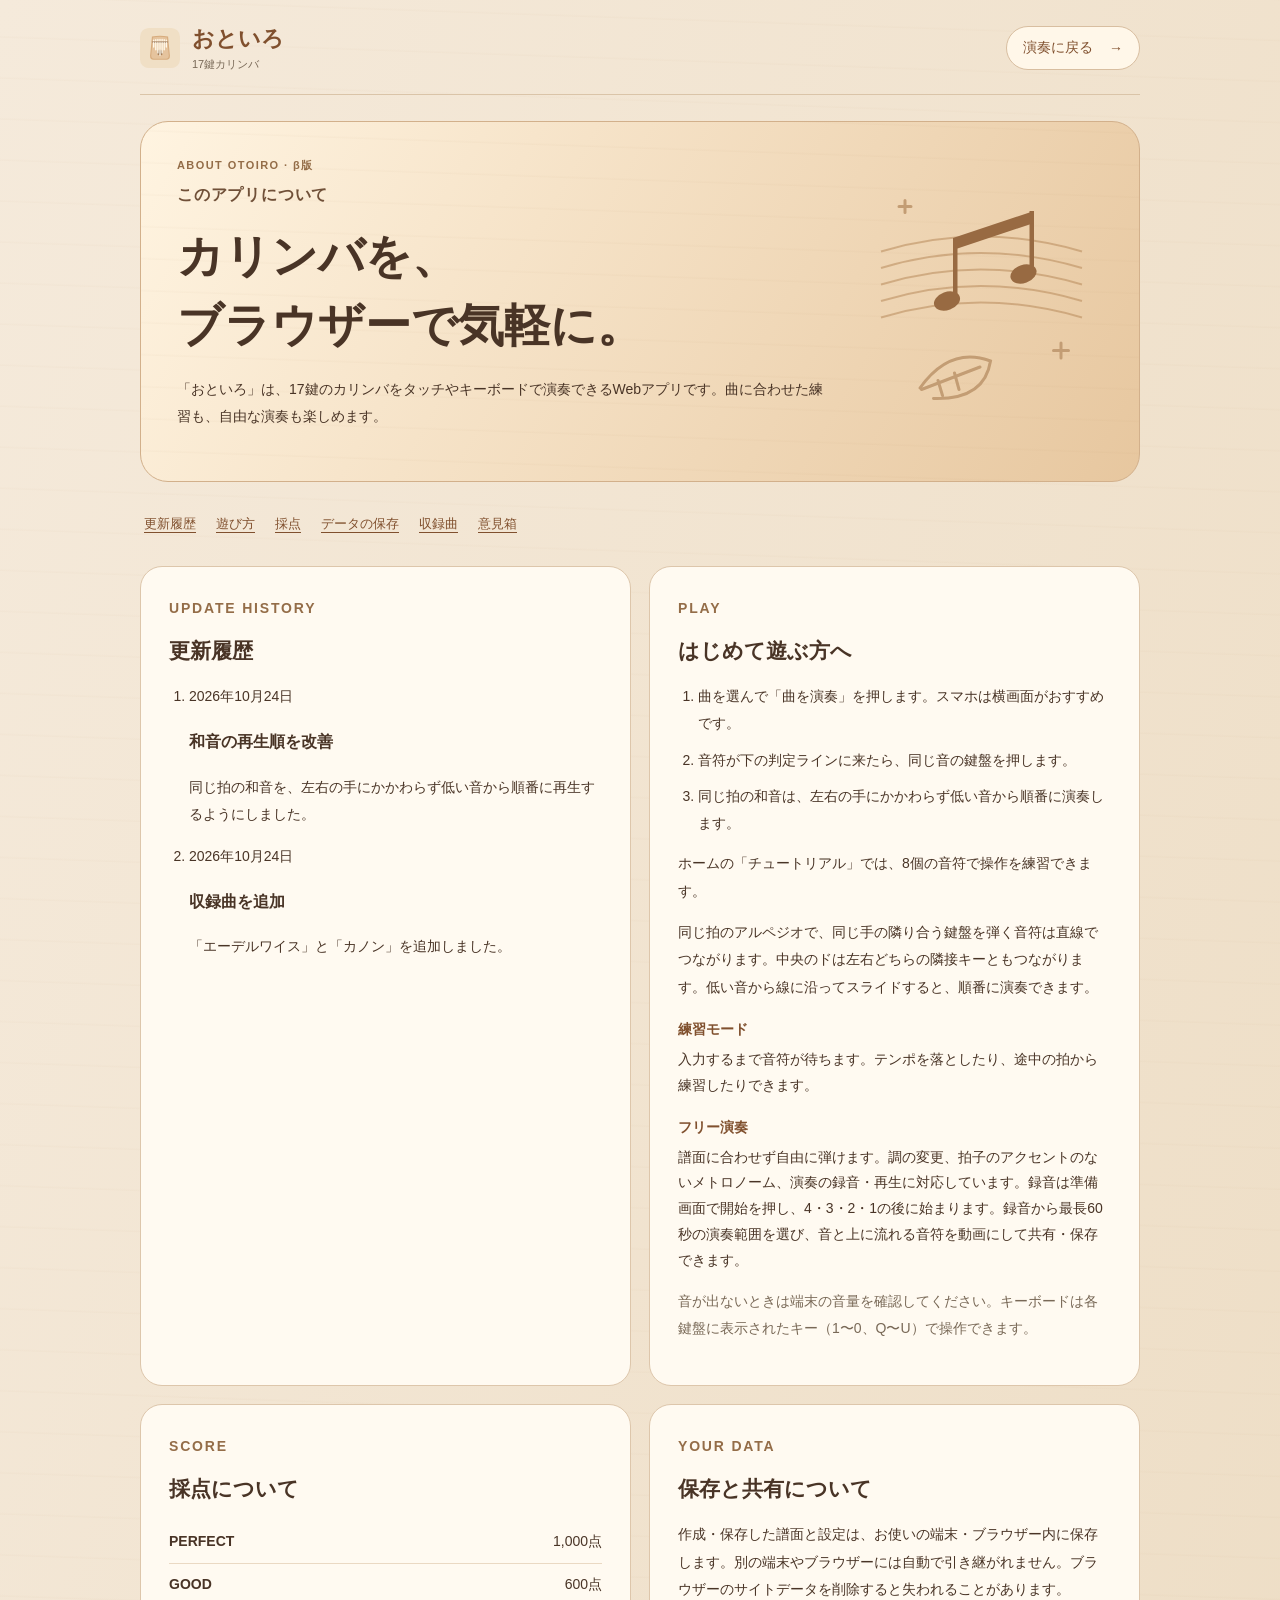
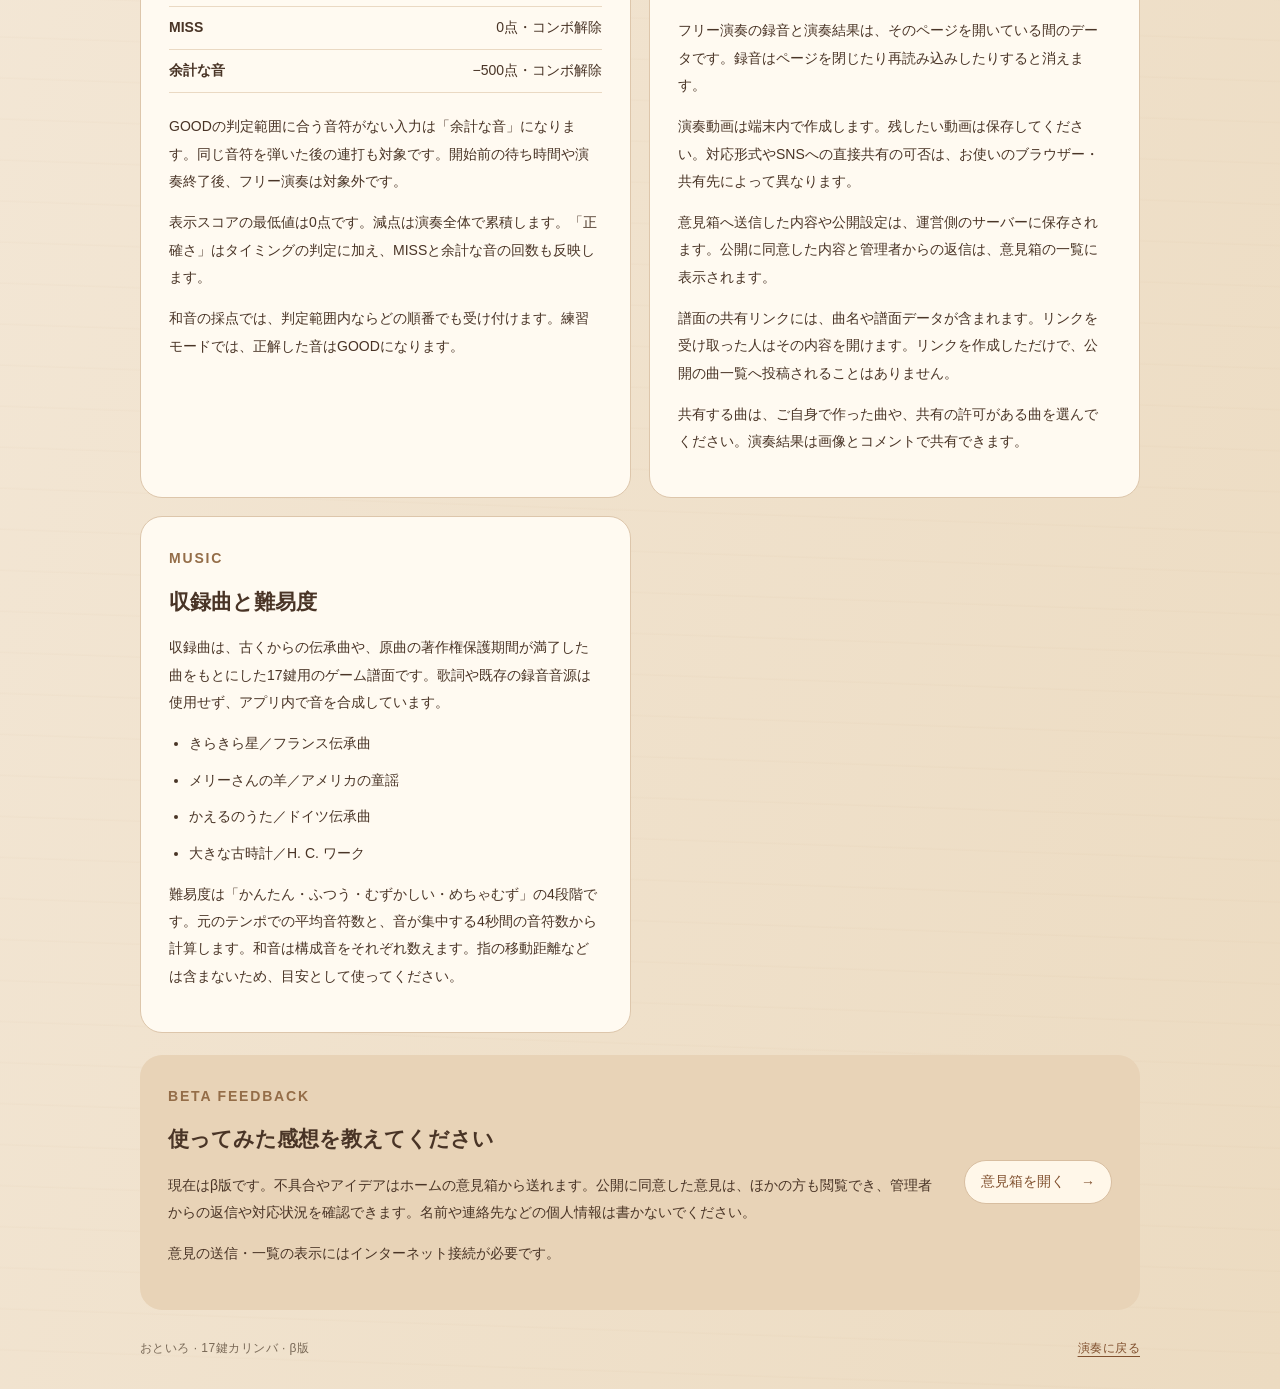
==== about.html @ ce640eb2 "Fix HTML encoding issues in about.html Add a dated update history section to the about page." ====
<!doctype html>
<html lang="ja">
<head>
  <meta charset="utf-8">
  <meta name="viewport" content="width=device-width, initial-scale=1">
  <meta name="theme-color" content="#f3e7d5">
  <meta name="description" content="17鍵カリンバで遊べる「おといろ」の紹介、遊び方、採点、データの保存と収録曲について。">
  <link rel="icon" href="assets/icons/kalimba.svg" type="image/svg+xml">
  <link rel="stylesheet" href="assets/css/style.css">
  <link rel="stylesheet" href="assets/css/about.css">
  <title>このアプリについて — おといろ</title>
</head>
<body>
  <a class="about-skip" href="#aboutMain">本文へ</a>
  <div class="about-shell">
    <header class="about-header">
      <a class="about-brand" href="./index.html"><img src="assets/icons/kalimba.svg" width="40" height="40" alt=""><span>おといろ<small>17鍵カリンバ</small></span></a>
      <a class="about-back" href="./index.html">演奏に戻る <span aria-hidden="true">→</span></a>
    </header>
    <main id="aboutMain">
      <section class="about-hero" aria-labelledby="aboutTitle">
        <div><p class="about-eyebrow">ABOUT OTOIRO · β版</p><h1 id="aboutTitle">このアプリについて</h1><p class="about-lead">カリンバを、<br>ブラウザーで気軽に。</p><p>「おといろ」は、17鍵のカリンバをタッチやキーボードで演奏できるWebアプリです。曲に合わせた練習も、自由な演奏も楽しめます。</p></div>
        <img class="about-art" src="assets/icons/wood-music.svg" width="240" height="270" alt="" aria-hidden="true">
      </section>
      <nav class="about-nav" aria-label="このページの内容"><a href="#updates">更新履歴</a><a href="#howto">遊び方</a><a href="#scoring">採点</a><a href="#data">データの保存</a><a href="#music">収録曲</a><a href="#feedbackInfo">意見箱</a></nav>
      <div class="about-grid">         <section class="about-card" id="updates" aria-labelledby="updatesTitle"><p class="about-eyebrow">UPDATE HISTORY</p><h2 id="updatesTitle">更新履歴</h2>           <ol class="about-updates">             <li><time datetime="2026-10-24">2026年10月24日</time><h3>和音の再生順を改善</h3><p>同じ拍の和音を、左右の手にかかわらず低い音から順番に再生するようにしました。</p></li>             <li><time datetime="2026-10-24">2026年10月24日</time><h3>収録曲を追加</h3><p>「エーデルワイス」と「カノン」を追加しました。</p></li>           </ol>         </section>
        <section class="about-card" id="howto" aria-labelledby="howtoTitle"><p class="about-eyebrow">PLAY</p><h2 id="howtoTitle">はじめて遊ぶ方へ</h2>
          <ol><li>曲を選んで「曲を演奏」を押します。スマホは横画面がおすすめです。</li><li>音符が下の判定ラインに来たら、同じ音の鍵盤を押します。</li><li>同じ拍の和音は、左右の手にかかわらず低い音から順番に演奏します。</li></ol>
          <p>ホームの「チュートリアル」では、8個の音符で操作を練習できます。</p>
          <p>同じ拍のアルペジオで、同じ手の隣り合う鍵盤を弾く音符は直線でつながります。中央のドは左右どちらの隣接キーともつながります。低い音から線に沿ってスライドすると、順番に演奏できます。</p>
          <dl class="about-modes"><div><dt>練習モード</dt><dd>入力するまで音符が待ちます。テンポを落としたり、途中の拍から練習したりできます。</dd></div><div><dt>フリー演奏</dt><dd>譜面に合わせず自由に弾けます。調の変更、拍子のアクセントのないメトロノーム、演奏の録音・再生に対応しています。録音は準備画面で開始を押し、4・3・2・1の後に始まります。録音から最長60秒の演奏範囲を選び、音と上に流れる音符を動画にして共有・保存できます。</dd></div></dl>
          <p class="about-note">音が出ないときは端末の音量を確認してください。キーボードは各鍵盤に表示されたキー（1〜0、Q〜U）で操作できます。</p>
        </section>
        <section class="about-card" id="scoring" aria-labelledby="scoringTitle"><p class="about-eyebrow">SCORE</p><h2 id="scoringTitle">採点について</h2>
          <dl class="about-score"><div><dt>PERFECT</dt><dd>1,000点</dd></div><div><dt>GOOD</dt><dd>600点</dd></div><div><dt>MISS</dt><dd>0点・コンボ解除</dd></div><div><dt>余計な音</dt><dd>−500点・コンボ解除</dd></div></dl>
          <p>GOODの判定範囲に合う音符がない入力は「余計な音」になります。同じ音符を弾いた後の連打も対象です。開始前の待ち時間や演奏終了後、フリー演奏は対象外です。</p>
          <p>表示スコアの最低値は0点です。減点は演奏全体で累積します。「正確さ」はタイミングの判定に加え、MISSと余計な音の回数も反映します。</p>
          <p>和音の採点では、判定範囲内ならどの順番でも受け付けます。練習モードでは、正解した音はGOODになります。</p>
        </section>
        <section class="about-card" id="data" aria-labelledby="dataTitle"><p class="about-eyebrow">YOUR DATA</p><h2 id="dataTitle">保存と共有について</h2>
          <p>作成・保存した譜面と設定は、お使いの端末・ブラウザー内に保存します。別の端末やブラウザーには自動で引き継がれません。ブラウザーのサイトデータを削除すると失われることがあります。</p>
          <p>フリー演奏の録音と演奏結果は、そのページを開いている間のデータです。録音はページを閉じたり再読み込みしたりすると消えます。</p>
          <p>演奏動画は端末内で作成します。残したい動画は保存してください。対応形式やSNSへの直接共有の可否は、お使いのブラウザー・共有先によって異なります。</p>
          <p>意見箱へ送信した内容や公開設定は、運営側のサーバーに保存されます。公開に同意した内容と管理者からの返信は、意見箱の一覧に表示されます。</p>
          <p>譜面の共有リンクには、曲名や譜面データが含まれます。リンクを受け取った人はその内容を開けます。リンクを作成しただけで、公開の曲一覧へ投稿されることはありません。</p>
          <p>共有する曲は、ご自身で作った曲や、共有の許可がある曲を選んでください。演奏結果は画像とコメントで共有できます。</p>
        </section>
        <section class="about-card" id="music" aria-labelledby="musicTitle"><p class="about-eyebrow">MUSIC</p><h2 id="musicTitle">収録曲と難易度</h2>
          <p>収録曲は、古くからの伝承曲や、原曲の著作権保護期間が満了した曲をもとにした17鍵用のゲーム譜面です。歌詞や既存の録音音源は使用せず、アプリ内で音を合成しています。</p>
          <ul class="about-songs"><li>きらきら星／フランス伝承曲</li><li>メリーさんの羊／アメリカの童謡</li><li>かえるのうた／ドイツ伝承曲</li><li>大きな古時計／H. C. ワーク</li></ul>
          <p>難易度は「かんたん・ふつう・むずかしい・めちゃむず」の4段階です。元のテンポでの平均音符数と、音が集中する4秒間の音符数から計算します。和音は構成音をそれぞれ数えます。指の移動距離などは含まないため、目安として使ってください。</p>
        </section>
      </div>
      <section class="about-feedback" id="feedbackInfo" aria-labelledby="feedbackTitle"><div><p class="about-eyebrow">BETA FEEDBACK</p><h2 id="feedbackTitle">使ってみた感想を教えてください</h2><p>現在はβ版です。不具合やアイデアはホームの意見箱から送れます。公開に同意した意見は、ほかの方も閲覧でき、管理者からの返信や対応状況を確認できます。名前や連絡先などの個人情報は書かないでください。</p><p>意見の送信・一覧の表示にはインターネット接続が必要です。</p></div><a class="about-back" href="./index.html#feedback">意見箱を開く <span aria-hidden="true">→</span></a></section>
    </main>
    <footer class="about-footer"><span>おといろ · 17鍵カリンバ · β版</span><a href="./index.html">演奏に戻る</a></footer>
  </div>
</body>
</html>
---- assets/css/style.css ----
:root {
      color-scheme: light;
      --bg: #f3e7d5;
      --panel: #fbf6eb;
      --panel-2: #efe4d1;
      --line: rgba(105,75,48,.18);
      --muted: #796957;
      --text: #35271d;
      --mint: #8b5a36;
      --gold: #a66a2d;
      --pink: #ad4e3e;
      --blue: #607d86;
      --mono: "Courier New", monospace;
      --sans: "Yu Gothic", "Hiragino Kaku Gothic ProN", Meiryo, sans-serif;
    }

    * { box-sizing: border-box; }
    html { -webkit-text-size-adjust: 100%; }
    body {
      margin: 0;
      min-width: 320px;
      min-height: 100vh;
      min-height: 100dvh;
      background:
        repeating-linear-gradient(0deg, transparent 0 31px, rgba(106,76,47,.035) 32px, transparent 33px),
        #f1e8d8;
      color: var(--text);
      font-family: var(--sans);
    }
    button, select { font: inherit; }
    button { color: inherit; -webkit-tap-highlight-color: transparent; touch-action: manipulation; }
    .app { max-width: 1440px; margin: auto; padding: 26px 38px max(28px, env(safe-area-inset-bottom)); }
    .app.is-playing { max-width: none; height: 100vh; height: 100dvh; min-height: 0; padding: max(6px, env(safe-area-inset-top)) max(12px, env(safe-area-inset-right)) max(6px, env(safe-area-inset-bottom)) max(12px, env(safe-area-inset-left)); display: flex; flex-direction: column; overflow: hidden; }
    .sr-only { position: absolute; width: 1px; height: 1px; padding: 0; margin: -1px; overflow: hidden; clip: rect(0,0,0,0); white-space: nowrap; border: 0; }
    header { display: flex; align-items: center; justify-content: space-between; margin-bottom: 30px; }
    .brand { display: flex; align-items: center; gap: 12px; }
    .brand-mark {
      width: 38px; height: 38px; border-radius: 10px;
      display: grid; place-items: center; color: #fbf2df; background: #80502e;
      box-shadow: inset 0 1px rgba(255,255,255,.25), 0 2px 4px rgba(63,39,22,.18);
    }
    .brand-mark svg { width: 22px; }
    .brand-name { font-family: "Yu Mincho", "Hiragino Mincho ProN", serif; font-size: 21px; font-weight: 700; letter-spacing: .08em; }
    .brand-caption { font-size: 11px; color: var(--muted); letter-spacing: .08em; margin-top: 2px; }
    .header-right { display: flex; align-items: center; gap: 22px; color: var(--muted); font-size: 12px; }
    .live-indicator { display: flex; align-items: center; gap: 8px; }
    .live-dot { width: 7px; height: 7px; background: #a66a38; border-radius: 50%; }

    .layout { display: grid; grid-template-columns: minmax(0, 1fr) 300px; gap: 22px; align-items: start; }
    .app.is-playing header, .app.is-playing .section-top, .app.is-playing .side-column, .app.is-playing footer { display: none; }
    .app.is-playing .creator-mode { display: none; }
    .app.is-playing .community-panel { display: none; }
    .app.is-playing .beta-feedback { display: none; }
    .app.is-playing .layout, .app.is-playing .main-column { min-width: 0; min-height: 0; flex: 1; }
    .app.is-playing .layout { display: flex; flex-direction: column; align-items: stretch; width: 100%; }
    .app.is-playing .main-column { display: flex; flex-direction: column; width: 100%; }
    .app.is-playing .game-card { position: relative; min-height: 0; flex: 1; display: flex; flex-direction: column; padding: 6px; overflow: hidden; }
    .app.is-playing .playfield { height: auto; max-height: none; min-height: 0; flex: 1; }
    .app.is-playing .field-top, .app.is-playing .track-labels { display: none; }
    .app.is-playing .key-row { position: absolute; z-index: 5; right: 16px; bottom: 12px; left: 16px; flex: none; gap: 5px; margin: 0; padding: 6px 7px 5px; }
    .app.is-playing .key { height: calc(clamp(48px, 10vh, 76px) - var(--key-shortening, 0px)); min-height: 36px; }
    .app.is-playing .key-hit-hint { display: none; }
    .app.is-playing .game-hud { display: flex; }
    .free-play-exit, .free-play-info { display: none; }
    .app.is-free-play .game-hud { justify-content: flex-end; }
    .app.is-free-play .hud-combo, .app.is-free-play #pauseButton { display: none; }
    .app.is-free-play .free-play-exit { display: block; }
    .app.is-free-play .free-play-info { display: flex; position: absolute; inset: 50px 10px 85px; flex-direction: column; align-items: center; justify-content: center; gap: 8px; color: #60452d; text-align: center; pointer-events: none; }
    .free-play-info strong { font-size: 14px; }
    .free-record-controls { display: flex; flex-wrap: wrap; justify-content: center; gap: 6px; max-width: 420px; pointer-events: auto; }
    .free-record-controls output { flex-basis: 100%; font-size: 11px; }
    .free-metronome { display: flex; align-items: center; justify-content: center; gap: 8px; flex-basis: 100%; }
    .free-metronome label { display: flex; align-items: center; gap: 6px; font-size: 12px; }
    .free-metronome input { width: 70px; padding: 7px; border: 1px solid #b7916a; border-radius: 8px; background: #fff8eb; color: #573b29; font: 16px var(--sans); }
    .recording-countdown { position: absolute; z-index: 6; top: 18%; left: 50%; transform: translateX(-50%); color: #ffe1a8; font: 700 clamp(52px, 16vh, 100px)/1 var(--sans); text-shadow: 0 3px 18px #35271d; pointer-events: none; }
    .app.is-counting .free-play-info > strong, .app.is-counting .free-play-info > span { visibility: hidden; }
    .free-play-info > span { font: 500 clamp(28px, 10vh, 64px) var(--mono); }
    .free-play-info p { margin: 0; font-size: 11px; line-height: 1.7; }
    .app.is-free-play .key .key-note { font-size: clamp(8px, 1.2vw, 12px); }
    .key.has-accidental .key-note { font-size: clamp(8px, 1.2vw, 12px); }
    .free-tuning { margin: 0 3px 14px; padding: 10px 12px; border: 1px solid var(--line); border-radius: 9px; background: #fbf6eb; color: var(--text); font-size: 12px; }
    .free-tuning summary { cursor: pointer; font-weight: 700; }
    .free-tuning-content { display: grid; gap: 10px; margin-top: 12px; }
    .free-tuning-content > label { display: grid; gap: 5px; }
    .free-tuning-content select { width: 100%; min-height: 38px; border: 1px solid var(--line); border-radius: 6px; padding: 7px; background: #fffdf8; color: var(--text); font: inherit; }
    .free-tuning-content p { margin: 0; color: var(--muted); line-height: 1.7; }
    .free-tuning-content [hidden] { display: none; }
    .free-custom-keys { display: grid; grid-template-columns: repeat(auto-fit, minmax(140px, 1fr)); gap: 8px; margin-top: 8px; }
    .free-custom-key { padding: 8px; border: 1px solid var(--line); border-radius: 7px; background: #fffdf8; }
    .free-custom-key > span { display: block; margin-bottom: 5px; font-size: 11px; }
    .free-custom-key > div { display: flex; align-items: center; justify-content: space-between; gap: 4px; }
    .free-custom-key button { width: 36px; height: 36px; border: 1px solid var(--line); border-radius: 6px; background: #efe4d1; font-size: 18px; }
    .free-custom-key button:disabled { opacity: .4; }
    .free-custom-key output { font: 12px var(--mono); }
    #freeTuningSummary { color: #80502e; line-height: 1.7; }
    .app.is-playing:not(.is-free-play) .free-tuning { display: none; }
    .app.is-free-play .main-column { position: relative; }
    .app.is-free-play .free-tuning { position: absolute; z-index: 8; top: 12px; left: 12px; margin: 0; max-width: calc(100% - 24px); }
    .app.is-free-play .free-tuning[open] { top: 56px; width: min(600px, calc(100% - 24px)); max-height: calc(100% - 155px); overflow-y: auto; overscroll-behavior: contain; }
    .main-column { min-width: 0; }
    .section-top { display: flex; align-items: end; justify-content: space-between; margin: 0 3px 16px; }
    .eyebrow { color: #9b5f34; font-size: 11px; letter-spacing: .1em; margin-bottom: 7px; }
    h1 { margin: 0; font-family: "Yu Mincho", "Hiragino Mincho ProN", serif; font-size: clamp(22px, 3vw, 30px); font-weight: 600; letter-spacing: .01em; }
    .subheading { margin: 6px 0 0; color: var(--muted); font-size: 12px; }
    .song-select {
      appearance: none; border: 1px solid var(--line); border-radius: 10px; padding: 10px 35px 10px 13px;
      color: var(--text); background: var(--panel) no-repeat right 12px center;
      background-image: url("data:image/svg+xml,%3Csvg xmlns='http://www.w3.org/2000/svg' width='12' height='12' viewBox='0 0 24 24' fill='none' stroke='%23e9b96f' stroke-width='2'%3E%3Cpath d='m6 9 6 6 6-6'/%3E%3C/svg%3E");
      font-size: 12px; cursor: pointer;
    }
    .song-select:focus-visible, button:focus-visible { outline: 2px solid var(--mint); outline-offset: 3px; }
    .selection-controls { display: flex; align-items: center; gap: 12px; }
    .practice-mode { display: flex; align-items: center; gap: 6px; color: var(--text); font-size: 11px; white-space: nowrap; cursor: pointer; }
    .practice-mode input { width: 16px; height: 16px; margin: 0; accent-color: #9b5f34; }
    .practice-mode small { color: var(--muted); font-size: 10px; }
    .selection-controls :disabled { opacity: .55; }
    .practice-start-control { display: flex; align-items: center; gap: 9px; margin: -8px 3px 12px; color: var(--muted); font-size: 10px; }
    .practice-start-control[hidden] { display: none; }
    .practice-start-control label, .start-beat-control { display: flex; align-items: center; gap: 7px; color: #60452d; font-size: 10px; font-weight: 700; }
    .practice-start-control input, .start-beat-control input { width: 84px; min-height: 34px; border: 1px solid var(--line); border-radius: 6px; padding: 6px 8px; background: #fffdf8; color: var(--text); font: 12px var(--mono); }
    .practice-start-control input:focus-visible, .start-beat-control input:focus-visible { outline: 2px solid var(--mint); outline-offset: 2px; }
    .game-settings { margin: -4px 3px 14px; color: var(--text); }
    .game-settings[open] { padding: 11px 13px 12px; border: 1px solid var(--line); border-radius: 10px; background: rgba(251,246,235,.75); }
    .game-settings summary { width: fit-content; color: #80502e; font-size: 11px; cursor: pointer; }
    .settings-list { display: grid; gap: 10px; margin-top: 11px; }
    .key-color-setting { min-width: 0; padding-bottom: 10px; border-bottom: 1px solid var(--line); }
    .key-color-setting > label { display: flex; flex-wrap: wrap; align-items: center; gap: 8px 14px; font-size: 11px; }
    .key-color-setting select { max-width: 100%; min-height: 36px; padding: 6px 9px; border: 1px solid var(--line); border-radius: 6px; background: #fffdf8; color: var(--text); font: inherit; }
    .key-color-setting p { margin: 6px 0 8px; color: var(--muted); font-size: 10px; line-height: 1.6; }
    .key-color-preview { display: grid; grid-template-columns: repeat(17, minmax(0, 1fr)); gap: 2px; }
    .key-color-preview span { min-width: 0; padding: 5px 0; border: 1px solid #d6c8b1; border-top: 6px solid var(--marker-color, #d6c8b1); border-radius: 3px; background: #fffdf8; color: #30251b; text-align: center; font: 10px var(--mono); }
    .key-color-preview small { font-size: 8px; }
    .setting-row { display: grid; grid-template-columns: minmax(120px, 1fr) minmax(100px, 1.5fr) 42px; gap: 12px; align-items: center; }
    .setting-row > span strong, .setting-row > span small { display: block; }
    .setting-row > span strong { font-size: 11px; }
    .setting-row > span small { margin-top: 2px; color: var(--muted); font-size: 9px; }
    .setting-row input[type="range"] { width: 100%; accent-color: #9b5f34; }
    .setting-row output { color: #80502e; font: 11px var(--mono); text-align: right; }
    .practice-tempo-setting[hidden] { display: none; }
    .creator-mode { margin: -4px 3px 14px; color: var(--text); }
    .creator-mode[open] { padding: 12px 14px 14px; border: 1px solid var(--line); border-radius: 10px; background: rgba(251,246,235,.82); }
    .creator-mode summary { width: fit-content; color: #80502e; font-size: 11px; font-weight: 700; cursor: pointer; }
    .creator-content { display: grid; gap: 10px; margin-top: 12px; }
    .creator-help, .chart-help { margin: 0; color: var(--muted); font-size: 10px; line-height: 1.7; }
    .creator-help code { padding: 1px 4px; border-radius: 3px; background: #efe4d1; color: #60452d; }
    .creator-fields { display: grid; grid-template-columns: minmax(0, 1fr) 110px; gap: 10px; }
    .creator-fields label, .chart-label { display: grid; gap: 5px; color: #60452d; font-size: 10px; font-weight: 700; }
    .creator-fields input, .creator-mode textarea { width: 100%; border: 1px solid var(--line); border-radius: 6px; padding: 8px 9px; background: #fffdf8; color: var(--text); font: 12px var(--sans); }
    .creator-fields input:focus-visible, .creator-mode textarea:focus-visible { outline: 2px solid var(--mint); outline-offset: 2px; }
    .sheet-preview { min-width: 0; margin: 0; overflow: hidden; border: 1px solid #dfcba9; border-radius: 7px; background: #fffdf8; }
    .sheet-preview figcaption { display: flex; justify-content: space-between; align-items: center; gap: 8px; padding: 7px 10px; border-bottom: 1px solid #e6dccb; color: #60452d; font-size: 10px; font-weight: 700; }
    .sheet-preview figcaption small { margin-left: 5px; color: var(--muted); font-size: 9px; font-weight: 400; }
    .sheet-preview figcaption output { flex: none; color: var(--muted); font: 9px var(--mono); }
    .sheet-scroll { overflow-x: auto; overscroll-behavior-x: contain; }
    .sheet-scroll:focus-visible { outline: 2px solid var(--mint); outline-offset: -2px; }
    .sheet-svg { display: block; height: 176px; }
    .sheet-accidental { fill: #80502e; font-size: 13px; pointer-events: none; }
    .sheet-preview figcaption { flex-wrap: wrap; }
    .creator-fields select { width: 100%; min-height: 38px; padding: 7px; border: 1px solid var(--line); border-radius: 6px; background: #fffdf8; color: var(--text); font: inherit; }
    .sheet-editor-tools { display: flex; flex-wrap: wrap; align-items: center; gap: 6px 14px; padding: 8px 10px; color: #60452d; font-size: 11px; }
    .sheet-editor-tools label { display: flex; align-items: center; gap: 6px; }
    .sheet-editor-tools select { padding: 5px; font: inherit; }
    .sheet-hit-target { fill: transparent; stroke: none; cursor: grab; touch-action: none; }
    .sheet-notehead { pointer-events: none; }
    .sheet-hit-target:focus { stroke: #b37b32; stroke-width: 2; outline: none; }
    .sheet-drag-preview { fill: #d89c47; stroke: #80531e; opacity: .8; pointer-events: none; }
    .sheet-staff-line { stroke: #8c7c68; stroke-width: 1; }
    .sheet-beat-line { stroke: #e9e0d2; stroke-width: 1; }
    .sheet-bar-line { stroke: #bba98f; stroke-width: 1.5; }
    .sheet-clef { fill: #60452d; font-family: "Noto Music", "Segoe UI Symbol", serif; font-size: 70px; }
    .sheet-notehead { fill: #493629; stroke: #493629; stroke-width: 1; }
    .sheet-beat-label { fill: #60452d; font: 10px var(--mono); text-anchor: middle; }
    .sheet-empty { fill: #8a7a67; font: 12px var(--sans); }
    .sheet-note { min-height: 1.4em; margin: 0; padding: 0 10px 6px; color: var(--muted); font-size: 9px; line-height: 1.5; }
    .sheet-note.is-error { color: #a13c30; }
    .chart-label { grid-template-columns: 1fr auto; align-items: baseline; }
    .chart-label span { color: var(--muted); font-size: 9px; font-weight: 400; }
    .creator-mode textarea { resize: vertical; min-height: 130px; font: 12px/1.65 var(--mono); tab-size: 2; }
    .creator-actions { display: flex; flex-wrap: wrap; gap: 7px; }
    .community-panel { margin: 12px 0; padding: 14px; border: 1px solid var(--line); border-radius: 10px; background: #fffaf0; }
    .community-panel h2 { margin: 0; font-size: 16px; }
    .beta-feedback { margin: 12px 0; padding: 12px; border: 1px solid var(--line); border-radius: 10px; background: #fffaf0; }
    .beta-feedback summary { cursor: pointer; font-size: 14px; font-weight: bold; }
    .beta-feedback form { display: grid; gap: 10px; padding-top: 10px; }
    .beta-feedback p, .beta-feedback small { margin: 0; font-size: 11px; line-height: 1.7; }
    .beta-feedback label { display: grid; gap: 5px; font-size: 12px; }
    .beta-feedback textarea, .beta-feedback select { width: 100%; padding: 9px; font: inherit; border: 1px solid #bda88d; border-radius: 6px; background: #fffdf8; box-sizing: border-box; }
    .beta-feedback textarea { font-size: 16px; resize: vertical; }
    .beta-feedback .feedback-consent { display: flex; align-items: center; gap: 8px; }
    .feedback-consent input { width: 18px; height: 18px; flex-shrink: 0; }
    .feedback-board { margin-top: 18px; border-top: 1px solid var(--line); padding-top: 12px; }
    .feedback-entry { margin: 10px 0; padding: 12px; border: 1px solid var(--line); border-radius: 8px; background: #fffdf8; }
    .feedback-entry p { white-space: pre-wrap; overflow-wrap: anywhere; margin: 8px 0; }
    .feedback-entry small { color: var(--muted); }
    .feedback-state { display: inline-block; padding: 3px 9px; border-radius: 12px; background: #eee1c6; font-size: 11px; font-weight: bold; }
    .feedback-state.planned { background: #dce9fa; color: #294c7b; }
    .feedback-state.implemented { background: #d7eddd; color: #285938; }
    .feedback-admin-reply { padding: 8px 10px; border-left: 3px solid #a76c37; background: #f6eedf; }
    .community-panel p, .community-publish-help { font-size: 11px; line-height: 1.7; }
    #communitySongs { display: grid; gap: 7px; margin: 10px 0; }
    #communitySongs button { text-align: left; overflow-wrap: anywhere; }
    #publishSongButton, .community-publish-help { display: none; }
    .community-enabled #publishSongButton { display: inline-block; }
    .community-enabled .community-publish-help { display: block; }
    .creator-button { min-height: 36px; padding: 7px 11px; border: 1px solid #bda88d; border-radius: 7px; background: #fffaf0; color: #60452d; font-size: 10px; font-weight: 700; cursor: pointer; }
    .creator-button-primary { border-color: #80502e; background: #80502e; color: #fff6e7; }
    .creator-button-danger { border-color: #bd8977; color: #8a3f32; }
    .creator-button:disabled { opacity: .55; cursor: default; }
    .creator-play-actions { align-items: center; padding-top: 9px; border-top: 1px solid var(--line); }
    .start-beat-help { color: var(--muted); font-size: 9px; }
    .creator-file-actions { padding-top: 9px; border-top: 1px solid var(--line); }
    .project-folder-help { margin: 0 0 2px; padding: 10px 12px; border: 1px solid #dfcba9; border-left: 4px solid #a76c37; border-radius: 7px; background: #f7efdf; color: #60452d; font-size: 11px; line-height: 1.8; }
    .project-folder-help strong { color: #60452d; }
    .project-folder-help code { padding: 1px 4px; border-radius: 3px; background: #efe4d1; color: #60452d; }
    .recording-panel { display: grid; grid-template-columns: minmax(0, 1fr) auto; align-items: center; gap: 9px 14px; padding-top: 10px; border-top: 1px solid var(--line); }
    .recording-panel h3 { margin: 0; color: #80502e; font-size: 11px; }
    .recording-panel p { grid-column: 1 / -1; margin: 0; color: var(--muted); font-size: 10px; line-height: 1.6; }
    .recording-panel > label { display: flex; align-items: center; gap: 8px; color: #60452d; font-size: 10px; font-weight: 700; }
    .recording-panel select { border: 1px solid var(--line); border-radius: 6px; padding: 6px 8px; background: #fffdf8; color: var(--text); font-size: 10px; }
    .recording-panel > .creator-actions { grid-column: 1 / -1; }
    #previewChartButton { border-color: #a76c37; color: #80502e; }
    .creator-status { min-height: 1.4em; margin: 0; color: #547148; font-size: 10px; }
    .creator-status.is-error { color: #a13c30; }

    .game-card { padding: 12px; background: #795033; border: 1px solid #684329; border-radius: 14px; box-shadow: 0 4px 12px rgba(65,42,25,.12); }
    .app.is-playing .game-settings { display: none; }
    .playfield {
      position: relative; height: min(56vh, 490px); min-height: 330px; overflow: hidden;
      border-radius: 9px; background: #29221c;
      background-image: radial-gradient(ellipse at 50% 100%, rgba(193,127,69,.12), transparent 58%);
    }
    #gameCanvas { position: absolute; inset: 0; width: 100%; height: 100%; }
    .game-hud { position: absolute; z-index: 3; inset: 10px 12px auto; display: none; justify-content: space-between; align-items: flex-start; pointer-events: none; }
    .hud-combo { min-width: 80px; padding: 7px 11px; border: 1px solid rgba(242,222,192,.24); border-radius: 9px; background: rgba(42,34,27,.9); }
    .hud-combo span { display: block; color: #abb0bc; font: 9px var(--mono); letter-spacing: .12em; }
    .hud-combo strong { display: block; margin-top: 2px; color: #f3cd87; font: 700 21px var(--mono); }
    .pause-button { min-width: 44px; min-height: 44px; padding: 0 13px; border: 1px solid rgba(242,222,192,.4); border-radius: 9px; background: rgba(42,34,27,.92); color: #f8edda; font-size: 12px; font-weight: 700; pointer-events: auto; touch-action: manipulation; }
    .pause-button:active { background: #5a3b26; border-color: var(--gold); }
    .stop-recording-button { min-height: 44px; padding: 0 14px; border: 1px solid #d9a463; border-radius: 9px; background: rgba(42,34,27,.94); color: #f8edda; font-size: 12px; font-weight: 700; pointer-events: auto; touch-action: manipulation; }
    .app.is-recording .hud-combo, .app.is-recording .pause-button { display: none; }
    .recording-indicator { position: absolute; z-index: 3; top: 14px; left: 50%; max-width: calc(100% - 150px); transform: translateX(-50%); padding: 8px 12px; border: 1px solid rgba(242,222,192,.3); border-radius: 9px; background: rgba(42,34,27,.92); color: #f3cd87; font-size: 12px; font-weight: 700; text-align: center; pointer-events: none; }
    .field-top {
      position: absolute; z-index: 2; top: 14px; left: 16px; right: 16px;
      display: flex; justify-content: space-between; align-items: center; pointer-events: none;
    }
    .status-pill { border: 1px solid rgba(242,222,192,.24); background: rgba(42,34,27,.9); border-radius: 8px; padding: 7px 11px; color: #f1e2cb; font: 10px var(--mono); letter-spacing: .04em; }
    .status-pill strong { color: #f2c47f; font-weight: 500; }
    .track-labels { position: absolute; left: 10px; right: 10px; bottom: 13px; z-index: 2; display: flex; justify-content: center; gap: 5px; pointer-events: none; }
    .track-label { width: calc((100% - 80px) / 17); min-width: 0; text-align: center; color: #858a9b; font: 10px var(--mono); }
    .track-label span { color: #d0d3db; font-size: 12px; display: block; margin-bottom: 4px; }
    .track-label em { font-style: normal; font-size: 9px; opacity: .65; }
    .overlay {
      position: absolute; z-index: 4; inset: 0; display: grid; place-items: center;
      background: rgba(34,27,21,.52); transition: opacity .2s, visibility .2s;
    }
    .overlay.hidden { opacity: 0; visibility: hidden; pointer-events: none; }
    .start-box { text-align: center; padding: 24px; }
    .start-icon {
      width: 58px; height: 58px; margin: 0 auto 16px; border: 1px solid rgba(246,221,184,.32);
      background: rgba(246,221,184,.12); color: #f2c47f; border-radius: 18px; display: grid; place-items: center;
    }
    .start-icon svg { width: 26px; }
    .start-box h2 { font-size: 20px; margin: 0 0 8px; }
    .start-box p { color: #a1a5b1; font-size: 12px; line-height: 1.8; margin: 0 auto 18px; max-width: 300px; }
    .overlay-actions { display: flex; flex-wrap: wrap; justify-content: center; gap: 9px; }
    .primary-button {
      border: 1px solid #b77b40; background: #edc784; color: #3b2818; border-radius: 9px;
      padding: 12px 22px; font-size: 12px; font-weight: 800; cursor: pointer; transition: transform .15s, filter .15s;
    }
    .primary-button:hover { transform: translateY(-1px); filter: brightness(1.06); }
    .primary-button:active { transform: translateY(1px); }
    .stop-button { min-height: 44px; padding: 0 18px; border: 1px solid #a7896c; border-radius: 9px; background: rgba(251,246,235,.92); color: #60452d; font-size: 12px; font-weight: 700; cursor: pointer; }
    .stop-button:hover { background: #f4e8d4; }

    .key-row { display: grid; grid-template-columns: repeat(17, minmax(0, 1fr)); align-items: end; gap: 5px; padding: 8px 9px 6px; border: 1px solid #704628; border-radius: 9px; background: #815532; box-shadow: inset 0 1px rgba(255,224,180,.12), 0 3px 7px rgba(0,0,0,.2); touch-action: none; }
    .key {
      min-width: 0; min-height: 36px; height: calc(54px - var(--key-shortening, 0px)); border: 1px solid #887d6c; border-radius: 7px;
      background: linear-gradient(105deg, #b8ad9a 0%, #eee5d3 18%, #cfc4b1 48%, #f1e8d8 78%, #aaa08f 100%); cursor: pointer; position: relative;
      box-shadow: inset 0 1px 2px rgba(255,255,255,.72), inset 0 -2px 3px rgba(69,52,34,.16), 0 2px 2px rgba(23,13,7,.28);
      transition: transform .08s, background .12s, border-color .12s, box-shadow .12s;
      -webkit-tap-highlight-color: transparent; touch-action: none; user-select: none;
    }
    .key:nth-child(odd) { transform: translateY(0); }
    .key.has-color-marker::after { content: ""; position: absolute; top: 4px; left: 15%; width: 70%; height: 5px; border-radius: 3px; background: var(--marker-color); box-shadow: 0 0 0 1px rgba(0,0,0,.12); pointer-events: none; }
    .key .key-note { color: #30251b; font: 700 12px var(--mono); text-shadow: 0 1px rgba(255,255,255,.55); }
    .key .key-shortcut { display: block; margin-top: 5px; font: 9px var(--mono); color: #655746; }
    .key.next { border-color: #a95f2d; background: linear-gradient(105deg, #d2a66d, #ffe0a7 42%, #dbad73); box-shadow: 0 0 0 2px rgba(245,195,116,.22), 0 0 12px rgba(245,190,111,.3), inset 0 1px rgba(255,255,255,.75); }
    .key.next .key-note { color: #4a2b13; }
    .key:active, .key.pressed { transform: translateY(3px) !important; background: linear-gradient(105deg, #d5a565, #f2c77f); border-color: #f2c77f; box-shadow: 0 0 12px rgba(245,190,111,.38), inset 0 2px 4px rgba(91,48,18,.2); }
    .key-hit-hint { text-align: center; color: #777d8b; font-size: 10px; margin: 12px 0 3px; }
    .touch-hint { display: none; }
    kbd { border: 1px solid #424653; border-radius: 4px; padding: 2px 5px; color: #c5c8d1; font: 9px var(--mono); }

    .side-column { display: grid; gap: 14px; padding-top: 3px; }
    .panel { background: #fbf6eb; border: 1px solid rgba(105,75,48,.2); border-radius: 10px; padding: 17px; box-shadow: 0 2px 5px rgba(71,48,29,.06); }
    .panel-heading { display: flex; align-items: center; justify-content: space-between; margin-bottom: 17px; }
    .panel-heading h2 { margin: 0; font-size: 14px; letter-spacing: .02em; }
    .panel-tag { color: var(--muted); font: 10px var(--sans); }
    .score-label { color: var(--muted); font-size: 10px; letter-spacing: .12em; }
    .score-value { font: 500 34px var(--mono); letter-spacing: -.06em; margin-top: 6px; }
    .score-value span { color: var(--muted); font-size: 13px; letter-spacing: 0; }
    .stats-row { display: grid; grid-template-columns: 1fr 1fr; gap: 10px; margin-top: 15px; }
    .stat-box { background: var(--panel-2); border: 1px solid rgba(105,75,48,.1); border-radius: 7px; padding: 10px; }
    .stat-box span { color: var(--muted); display: block; font-size: 9px; letter-spacing: .1em; }
    .stat-box strong { display: block; font: 16px var(--mono); margin-top: 5px; }
    .combo-row { display: flex; align-items: baseline; justify-content: space-between; padding-top: 13px; border-top: 1px solid var(--line); margin-top: 14px; }
    .combo-row span { color: var(--muted); font-size: 10px; }
    .combo-row strong { font: 18px var(--mono); color: var(--gold); }
    .progress-track { height: 3px; background: #493528; border-radius: 4px; margin-top: 16px; overflow: hidden; }
    .progress-fill { height: 100%; width: 0; background: var(--mint); transition: width .2s; }
    .next-note { display: flex; align-items: center; gap: 12px; }
    .note-orb { width: 42px; height: 42px; flex: 0 0 42px; border-radius: 50%; display: grid; place-items: center; background: rgba(233,185,111,.13); border: 1px solid rgba(233,185,111,.32); color: var(--mint); font: 14px var(--mono); }
    .next-note-info strong { display: block; font: 13px var(--mono); }
    .next-note-info span { color: var(--muted); font-size: 10px; display: block; margin-top: 4px; }
    .finger-guide { display: flex; justify-content: space-between; gap: 4px; margin-top: 14px; padding-top: 13px; border-top: 1px solid var(--line); }
    .finger-guide div { text-align: center; flex: 1; color: #767b89; font-size: 9px; }
    .finger-guide b { font: 10px var(--mono); display: block; color: #c8cbd4; margin-bottom: 4px; }
    .finger-guide .thumb { color: var(--gold); }
    .howto { list-style: none; padding: 0; margin: 0; display: grid; gap: 11px; }
    .howto li { display: flex; align-items: center; gap: 9px; color: #a5a9b5; font-size: 10px; line-height: 1.5; }
    .step-number { width: 19px; height: 19px; border-radius: 6px; background: #493426; display: grid; place-items: center; flex: 0 0 19px; color: var(--mint); font: 9px var(--mono); }
    .practice-tip { margin-top: 13px; padding: 10px; border-radius: 7px; background: #f2e6cf; color: #684b2f; font-size: 10px; line-height: 1.7; }
    footer { color: #676c79; font-size: 9px; text-align: center; margin-top: 22px; letter-spacing: .04em; }
    .toast {
      position: absolute; z-index: 3; left: 50%; top: 43%; transform: translate(-50%,-50%) scale(.85);
      opacity: 0; color: #f2c47f; font: 800 22px var(--sans); letter-spacing: .04em;
      text-shadow: 0 1px 8px rgba(20,12,7,.8); pointer-events: none;
    }
    .toast.show { opacity: 1; transform: translate(-50%,-70%) scale(1); }
    .toast.good { color: #f3d69d; }
    .toast.miss { color: #ff9f87; }

    .app:not(.is-playing) .game-card { padding: 0; border: 0; background: transparent; box-shadow: none; }
    .app:not(.is-playing) .playfield { height: auto; min-height: 250px; border: 1px solid rgba(105,75,48,.2); background: #eadfc9; box-shadow: inset 0 2px 8px rgba(100,70,42,.06); }
    .app:not(.is-playing) #gameCanvas,
    .app:not(.is-playing) .field-top,
    .app:not(.is-playing) .track-labels,
    .app:not(.is-playing) .game-hud,
    .app:not(.is-playing) .key-row,
    .app:not(.is-playing) .key-hit-hint { display: none; }
    .app:not(.is-playing) .overlay { position: relative; inset: auto; min-height: 250px; background: transparent; }
    .app:not(.is-playing) .start-box { color: #463321; }
    .app:not(.is-playing) .start-icon { color: #f8edda; background: #80502e; border-color: #704628; }
    .app:not(.is-playing) .start-box p { color: #715c46; }
    .app:not(.is-playing) .stop-button { background: #fbf6eb; }

    @media (max-width: 940px) {
      .app { padding: 20px 22px; }
      .layout { grid-template-columns: minmax(0, 1fr) 260px; gap: 15px; }
      .panel { padding: 14px; }
    }
    @media (max-width: 720px) {
      .app { padding: max(12px, env(safe-area-inset-top)) 14px max(18px, env(safe-area-inset-bottom)); }
      .app.is-playing { padding: max(6px, env(safe-area-inset-top)) max(8px, env(safe-area-inset-right)) max(6px, env(safe-area-inset-bottom)) max(8px, env(safe-area-inset-left)); }
      header { margin-bottom: 18px; }
      .header-right { gap: 9px; font-size: 10px; }
      .header-right .desktop-only { display: none; }
      .layout { grid-template-columns: 1fr; }
      .section-top { flex-wrap: wrap; gap: 10px; }
      .section-top > div:first-child { flex: 1 1 100%; }
      .selection-controls { margin-left: auto; }
      .selection-controls { gap: 8px; }
      .practice-mode small { display: none; }
      .setting-row { grid-template-columns: minmax(92px, 1fr) minmax(90px, 1.5fr) 38px; gap: 8px; }
      .creator-mode[open] { padding: 10px; }
      .creator-actions { gap: 5px; }
      .creator-button { padding-inline: 8px; }
      .side-column { grid-template-columns: repeat(2, minmax(0, 1fr)); }
      .side-column .panel:last-child { grid-column: 1 / -1; }
      .playfield { height: 38vh; height: clamp(230px, 38svh, 360px); min-height: 230px; }
      .section-top { align-items: start; gap: 10px; }
      .song-select { max-width: 145px; }
      .key-hit-hint { margin: 9px 0 2px; }
      .touch-hint { display: inline; }
      .keyboard-hint { display: none; }
      .key { height: calc(62px - var(--key-shortening, 0px)); min-height: 48px; border-radius: 12px; }
      .app.is-playing .key-row { right: 10px; left: 10px; gap: 3px; }
      .app.is-playing .key { height: calc(clamp(42px, 12vh, 68px) - var(--key-shortening, 0px)); min-height: 36px; border-radius: 9px; }
      .key .key-note { font-size: 11px; }
      .key .key-shortcut { display: none; }
    }
    @media (max-width: 430px) {
      .app { padding-inline: 10px; }
      .game-card { padding: 7px; }
      .playfield { height: 35vh; height: clamp(220px, 35svh, 300px); min-height: 220px; }
      .key-row { gap: 2px; padding-inline: 3px; }
      .key { height: calc(62px - var(--key-shortening, 0px)); }
      .app.is-playing .key-row { right: 7px; left: 7px; gap: 2px; padding-inline: 5px; }
      .app.is-playing .key { min-height: 36px; }
      .track-labels { left: 3px; right: 3px; gap: 1px; bottom: 11px; }
      .track-label { width: calc((100% - 16px) / 17); font-size: 7px; }
      .track-label span { font-size: 8px; }
      .track-label em { font-size: 7px; }
      .side-column { gap: 9px; }
      .panel { padding: 12px; }
      .score-value { font-size: 28px; }
    }
    @media (orientation: landscape) and (max-height: 600px) {
      .app { max-width: none; padding: max(6px, env(safe-area-inset-top)) max(12px, env(safe-area-inset-right)) max(6px, env(safe-area-inset-bottom)) max(12px, env(safe-area-inset-left)); }
      header { display: none; }
      .layout { grid-template-columns: minmax(0, 1fr); gap: 8px; }
      .section-top { flex-wrap: nowrap; align-items: center; margin: 0 2px 6px; }
      .section-top > div:first-child { display: flex; flex: 0 1 auto; align-items: center; gap: 9px; min-width: 0; }
      .eyebrow { display: none; }
      h1 { font-size: 16px; white-space: nowrap; }
      .subheading { display: none; }
      .song-select { flex: 0 0 auto; max-width: 190px; padding-block: 7px; }
      .selection-controls { gap: 7px; }
      .practice-mode { font-size: 10px; }
      .game-card { padding: 6px; border-radius: 12px; }
      .playfield { height: 45vh; height: 45svh; min-height: 140px; max-height: 260px; border-radius: 8px; }
      .overlay { z-index: 10; }
      .start-box { padding: 10px 14px; }
      .start-icon { width: 38px; height: 38px; margin-bottom: 7px; border-radius: 12px; }
      .start-icon svg { width: 19px; }
      .start-box h2 { margin-bottom: 4px; font-size: 16px; }
      .start-box p { margin-bottom: 8px; font-size: 10px; line-height: 1.45; }
      .primary-button { min-height: 44px; padding: 9px 18px; }
      .field-top { top: 7px; left: 9px; right: 9px; }
      .track-labels { bottom: 8px; }
      .key-row { gap: 5px; padding: 5px 10px 0; }
      .key { height: calc(48px - var(--key-shortening, 0px)); min-height: 36px; border-radius: 7px; }
      .key .key-note { font-size: 10px; }
      .key .key-shortcut, .key-hit-hint, footer { display: none; }
      .app.is-playing { padding: max(4px, env(safe-area-inset-top)) max(8px, env(safe-area-inset-right)) max(4px, env(safe-area-inset-bottom)) max(8px, env(safe-area-inset-left)); }
      .app.is-playing .layout { grid-template-columns: minmax(0, 1fr); }
      .app.is-playing .game-card { padding: 4px; }
      .app.is-playing .key-row { right: 16px; bottom: 8px; left: 16px; gap: 5px; padding: 5px 6px 4px; }
      .app.is-playing .key { height: calc(clamp(44px, 12vh, 72px) + 8px - var(--key-shortening, 0px)); min-height: 44px; }
      .side-column { grid-template-columns: minmax(0, 1fr) minmax(0, 1fr); gap: 8px; padding-top: 0; }
      .panel { padding: 8px 11px; border-radius: 10px; }
      .panel-heading { margin-bottom: 5px; }
      .panel-heading h2 { font-size: 10px; }
      .panel-tag, .stats-row, .combo-row, .progress-track, .finger-guide, .side-column .panel:last-child { display: none; }
      .score-label { font-size: 8px; }
      .score-value { font-size: 19px; margin-top: 0; }
      .next-note { gap: 7px; }
      .note-orb { width: 30px; height: 30px; flex-basis: 30px; font-size: 10px; }
      .next-note-info strong { font-size: 11px; }
      .next-note-info span { font-size: 9px; margin-top: 1px; }
    }
    /* A quiet, tactile home for the instrument. Playing geometry stays unchanged. */
    :root {
      --panel: #fffdf7;
      --panel-2: #eee8dc;
      --line: #dac4a8;
      --text: #493426;
      --muted: #80654f;
      --gold: #97704e;
      --sans: "Hiragino Maru Gothic ProN", "Yu Gothic", Meiryo, sans-serif;
    }
    body { background: radial-gradient(ellipse at 8% 0%, #ead3b4 0, transparent 45%), radial-gradient(ellipse at 95% 35%, #f0ddc4 0, transparent 45%), var(--bg); }
    .app:not(.is-playing) { max-width: 1240px; padding-top: 30px; }
    header { padding-bottom: 22px; border-bottom: 1px solid var(--line); margin-bottom: 32px; }
    .brand-mark { width: 44px; height: 44px; border-radius: 16px; background: #9b6d44; box-shadow: inset 0 1px 1px #ffffff80; }
    .brand-name { font-family: var(--sans); font-size: 24px; letter-spacing: .13em; }
    .brand-caption { font-size: 10px; letter-spacing: .12em; }
    .live-indicator { padding: 8px 12px; border-radius: 24px; background: #eddbc4; font-size: 11px; }
    .live-dot { background: #a47548; }
    .layout { grid-template-columns: minmax(0, 1fr) 260px; gap: 28px; }
    .section-top { flex-wrap: wrap; align-items: start; gap: 22px; margin-bottom: 20px; }
    .section-top > div:first-child { flex-basis: 100%; }
    .eyebrow { color: #94673f; font-size: 10px; letter-spacing: .2em; margin-bottom: 12px; }
    h1 { font-family: var(--sans); font-size: clamp(28px, 3.5vw, 40px); font-weight: 700; letter-spacing: .05em; }
    .subheading { font-size: 13px; line-height: 1.9; margin-top: 10px; }
    .selection-controls { width: 100%; justify-content: space-between; gap: 12px; }
    .song-select { max-width: 55%; min-height: 44px; border-radius: 14px; background-color: var(--panel); font-size: 12px; }
    .practice-mode { font-size: 12px; }
    .practice-mode small { font-size: 10px; color: var(--muted); }
    input[type="checkbox"], input[type="range"] { accent-color: #95633e; }
    .app:not(.is-playing) .game-card { margin-bottom: 24px; }
    .app:not(.is-playing) .playfield { min-height: 360px; border: 1px solid #e4ddcc; border-radius: 28px; background: radial-gradient(ellipse at 50% 25%, #fffdf4, #f0eadc); box-shadow: 0 8px 24px #70644b08; }
    .app:not(.is-playing) .overlay { min-height: 360px; }
    .app:not(.is-playing) .start-box { padding: 28px 16px; width: 100%; }
    .start-box h2 { font-family: var(--sans); font-size: 21px; font-weight: 700; color: var(--text); }
    .start-box p { font-size: 12px; line-height: 1.9; }
    .app:not(.is-playing) .start-box p { color: var(--muted); }
    .app:not(.is-playing) .start-icon { width: 150px; height: 125px; margin: 0 auto 12px; background: transparent; border: 0; box-shadow: none; border-radius: 0; }
    .start-icon svg { width: 100%; height: 100%; }
    .primary-button, .stop-button { min-height: 46px; padding: 12px 24px; border-radius: 24px; font-size: 13px; font-weight: 700; letter-spacing: .04em; }
    .primary-button { color: #fffdf5; background: #95633e; border: 1px solid #95633e; box-shadow: 0 3px 0 #704628; }
    .primary-button:hover { background: #79502e; }
    .stop-button, .app:not(.is-playing) .stop-button { background: #fffdf5; color: #795537; border: 1px solid #d6bfa1; box-shadow: 0 2px 0 #e4d2b7; }
    .overlay-actions { gap: 12px; flex-wrap: wrap; }
    .game-settings, .free-tuning, .beta-feedback, .creator-mode, .community-panel { margin: 0 0 14px; padding: 17px 20px; border: 1px solid var(--line); border-radius: 18px; background: var(--panel); font-size: 13px; }
    .game-settings summary, .free-tuning summary, .beta-feedback summary, .creator-mode summary { font-size: 13px; line-height: 1.7; font-weight: 700; cursor: pointer; }
    summary::marker { color: #9b7049; font-size: 11px; }
    .community-panel h2 { font-size: 16px; color: var(--text); }
    .community-panel p, .beta-feedback p, .creator-help, .chart-help, .sheet-note { font-size: 12px; line-height: 1.9; color: var(--muted); }
    .creator-button { min-height: 40px; padding: 9px 14px; border-radius: 12px; font-size: 12px; background: #f1e4d2; color: #725035; border-color: #dcc3a3; }
    .creator-button-primary { background: #95633e; color: #fffdf5; border-color: #95633e; }
    .creator-button-danger { background: #faece5; color: #9b5044; border-color: #e8c7bd; }
    button:disabled { opacity: .48; cursor: default; }
    button:focus-visible, select:focus-visible, input:focus-visible, textarea:focus-visible, summary:focus-visible { outline: 3px solid #c79b6e; outline-offset: 3px; }
    .creator-fields input, .creator-fields select, .beta-feedback textarea, .beta-feedback select, #creatorChart { border-radius: 10px; background: #fffef9; color: var(--text); font-size: 13px; }
    .panel { padding: 22px; border-radius: 22px; background: #fffdf7b8; border: 1px solid var(--line); box-shadow: none; }
    .panel-heading h2 { font-size: 13px; letter-spacing: .04em; }
    .score-label, .stat-box span, .combo-row span, .next-note-info span { font-size: 11px; }
    .score-value { color: #8a5b35; font-family: var(--sans); font-weight: 700; font-size: 34px; letter-spacing: .02em; }
    .stat-box { background: #f0e1cc; border-radius: 12px; }
    .next-note-info strong { font: 600 12px var(--sans); line-height: 1.7; }
    .note-orb { background: #efdfc7; border-color: #ddc7a8; color: #865d39; }
    .finger-guide div, .finger-guide b, .howto li { color: var(--muted); font-size: 11px; }
    .finger-guide b { color: #8a5b35; }
    .howto { gap: 14px; }
    .step-number { background: #eddbc1; color: #845a35; border-radius: 50%; width: 23px; height: 23px; flex-basis: 23px; }
    .practice-tip { background: #f3eddf; color: #79705b; border-radius: 12px; font-size: 11px; }
    .progress-track { background: #e2ceb2; height: 5px; }
    footer { color: var(--muted); font-size: 11px; margin: 26px 0 10px; }
    .app:not(.is-playing) .home-footer { display: block; }
    .home-footer a { display: inline-flex; align-items: center; min-height: 44px; color: #80502e; text-underline-offset: 3px; }
    .app.is-playing .game-card { background: #e5d2b4; border-color: #ceba9c; border-radius: 20px; }
    .app.is-playing .key-row { background: #ac8864; border-color: #987455; border-radius: 14px; }
    .app.is-playing .key { background: linear-gradient(90deg, #eee9db, #fffdf4 45%, #e1dccf); border-color: #b8ac94; color: #65503d; }
    .app.is-playing .key.next { background: linear-gradient(#f5d7a1, #eac080); border-color: #b17d39; box-shadow: 0 0 15px #d5a45c80, inset 0 1px #fff; }
    .app.is-playing .key.pressed { background: #edc991; }
    .app.is-playing .playfield { background-color: #3d2c22; background-image: radial-gradient(ellipse at 50% 100%, #ae754133, transparent 70%); }
    .app.is-playing .overlay { background: #3d2c22ed; }
    .app.is-playing .start-box h2 { color: #faf5e9; }
    .app.is-playing .start-box p, .app.is-free-play .free-play-info { color: #f0dfc9; }
    .hud-combo, .pause-button, .stop-recording-button { background: #563e2deb; border-color: #c4996e80; border-radius: 14px; }
    .hud-combo span { color: #ecd9c2; letter-spacing: .02em; font-family: var(--sans); }
    .toast { color: #f2d89d; }
    @media (max-width: 940px) {
      .layout { grid-template-columns: minmax(0, 1fr) 230px; gap: 20px; }
      .panel { padding: 16px; }
    }
    @media (max-width: 720px) {
      .app:not(.is-playing) { padding-top: max(20px, env(safe-area-inset-top)); }
      header { margin-bottom: 26px; padding-bottom: 18px; }
      .brand-name { font-size: 22px; }
      .live-indicator { font-size: 10px; padding: 7px 9px; }
      .layout { grid-template-columns: minmax(0, 1fr); gap: 20px; }
      .section-top { gap: 18px; }
      h1 { font-size: 30px; }
      .subheading { font-size: 12px; }
      .song-select { max-width: 58%; }
      .app:not(.is-playing) .playfield, .app:not(.is-playing) .overlay { min-height: 340px; }
      .app:not(.is-playing) .start-icon { width: 130px; height: 110px; }
      .start-box h2 { font-size: 19px; }
      .primary-button, .stop-button { padding-inline: 20px; }
      .game-settings, .free-tuning, .beta-feedback, .creator-mode, .community-panel { padding: 15px; border-radius: 16px; }
      .side-column { gap: 12px; }
      .creator-fields input, .creator-fields select, .beta-feedback textarea, .beta-feedback select, .free-tuning-content select, #creatorChart { font-size: 16px; }
    }
    @media (orientation: landscape) and (max-height: 600px) {
      .app:not(.is-playing) .section-top { flex-wrap: nowrap; align-items: center; gap: 12px; }
      .app:not(.is-playing) .section-top > div:first-child { flex-basis: auto; }
      .app:not(.is-playing) .selection-controls { width: auto; }
      h1 { font-size: 20px; }
      .song-select { max-width: 210px; }
      .app:not(.is-playing) .playfield, .app:not(.is-playing) .overlay { min-height: 240px; }
      .app:not(.is-playing) .start-box { padding: 15px; }
      .app:not(.is-playing) .start-icon { width: 90px; height: 75px; margin-bottom: 4px; }
      .start-box h2 { font-size: 18px; }
    }
    .start-box .orientation-hint { margin: -6px auto 16px; color: #8a5d36; font-size: 12px; }
    .app.is-playing .orientation-hint, .app.is-playing .practice-start-control { display: none; }
    .app.is-free-play .free-tuning { top: 10px; left: 10px; max-width: calc(100% - 140px); padding: 10px 14px; }
    .app.is-free-play .free-tuning[open] { top: 10px; width: min(600px, calc(100% - 140px)); max-height: calc(100% - 110px); }
    .app.is-free-play .main-column:has(.free-tuning[open]) .free-play-info { visibility: hidden; }
    .app.is-playing .overlay { overflow-y: auto; overscroll-behavior: contain; }
    @media (orientation: landscape) and (max-height: 600px) {
      .app:not(.is-playing) .section-top { flex-wrap: wrap; gap: 12px; }
      .app:not(.is-playing) .section-top > div:first-child { display: block; flex: 1 1 100%; }
      .app:not(.is-playing) .selection-controls { width: 100%; min-width: 0; flex-wrap: wrap; }
      .app:not(.is-playing) .song-select { max-width: 65%; min-width: 0; }
      .app:not(.is-playing) h1 { white-space: normal; }
      .app:not(.is-playing) .start-box { padding: 16px; }
      .app:not(.is-playing) .start-icon { width: 76px; height: 63px; }
      .app:not(.is-playing) .start-box p { margin-bottom: 10px; }
      .app.is-free-play .free-play-info { inset: 62px 12px 88px; display: grid; grid-template-columns: auto auto; align-content: center; justify-content: center; gap: 6px 16px; }
      .free-play-info > strong { font-size: 12px; }
      .app.is-free-play .free-play-info > span { font-size: 26px; line-height: 1; }
      .app.is-free-play .free-record-controls { grid-column: 1 / -1; gap: 5px; }
      .app.is-free-play .free-play-info > p { display: none; }
      .free-record-controls .creator-button { min-height: 40px; padding: 8px 12px; }
      .free-record-controls output { font-size: 11px; line-height: 1.4; }
      .app.is-playing .start-icon { display: none; }
      .app.is-playing .start-box { padding: 16px; max-width: 100%; }
      .app.is-playing .start-box p { margin-bottom: 12px; font-size: 12px; line-height: 1.5; }
      .app.is-playing .start-box h2 { font-size: 18px; }
      .app.is-playing .overlay-actions { gap: 10px; }
      .app.is-playing .hud-combo { display: flex; align-items: center; gap: 10px; padding: 7px 12px; min-height: 44px; }
      .app.is-playing .hud-combo strong { margin: 0; font-size: 19px; }
      .app.is-free-play .hud-combo { display: none; }
    }
    .side-column, .panel { min-width: 0; }
    .side-column .panel { container-type: inline-size; }
    .score-value { font-size: 26px; font-size: clamp(16px, 11cqw, 32px); letter-spacing: 0; overflow-wrap: anywhere; line-height: 1.3; }
    .score-value span { display: inline-block; font-size: 12px; }
    .result-panel { margin: 0 0 28px; padding: 24px; border: 1px solid #d7b993; border-radius: 24px; background: #f6ead7; color: var(--text); }
    .result-panel[hidden] { display: none; }
    .result-panel:focus { outline: none; }
    .result-heading { display: flex; align-items: center; justify-content: space-between; flex-wrap: wrap; gap: 20px; }
    .result-heading .eyebrow { display: block; margin: 0 0 6px; }
    .result-heading h2 { font-size: 22px; margin: 0; }
    #resultSong { margin: 8px 0 0; font-size: 13px; color: var(--muted); overflow-wrap: anywhere; }
    .result-score { min-width: 0; max-width: 100%; color: #79502e; }
    .result-score > span { display: block; color: var(--muted); font-size: 12px; }
    .result-score strong { font-size: clamp(24px, 5vw, 42px); overflow-wrap: anywhere; }
    .result-score small { margin-left: 6px; }
    .result-stats { display: grid; grid-template-columns: repeat(6, minmax(0, 1fr)); gap: 12px; margin: 20px 0 0; }
    .result-stats > div { min-width: 0; background: #fffdf7; border-radius: 14px; padding: 14px; }
    .result-stats dt { font-size: 11px; color: var(--muted); }
    .result-stats dd { font-size: 24px; font-weight: 700; margin: 8px 0 0; overflow-wrap: anywhere; }
    .app.is-playing .result-panel { display: none; }
    @media (max-width: 720px) {
      .result-panel { padding: 18px; border-radius: 18px; }
      .result-heading { gap: 12px; }
      .result-heading h2 { font-size: 19px; }
      .result-stats { grid-template-columns: repeat(3, minmax(0, 1fr)); gap: 8px; }
      .result-stats > div { padding: 12px 8px; }
      .result-stats dt { font-size: 10px; }
      .result-stats dd { font-size: 21px; }
    }
    @media (orientation: landscape) {
      .app:not(.is-playing) { max-width: none; }
      .app:not(.is-playing) .layout { grid-template-columns: minmax(0, 1fr); }
      .app:not(.is-playing) .side-column { grid-template-columns: minmax(0, 1fr); }
      .app:not(.is-playing) .side-column .panel:last-child { display: block; }
    }
    body { background: repeating-linear-gradient(2deg, transparent 0 38px, #a9774107 39px, transparent 41px), linear-gradient(110deg, #f5eadb, #ecdbc1); }
    .app:not(.is-playing) .playfield { background: repeating-linear-gradient(2deg, transparent 0 23px, #a8774508 24px, transparent 26px), radial-gradient(ellipse at 50% 25%, #fff9ed, #ead4b5); border-color: #d5b992; }
    .app:not(.is-playing) .start-box { position: relative; z-index: 1; }
    .app:not(.is-playing) .playfield::before, .app:not(.is-playing) .playfield::after { content: ""; position: absolute; width: 140px; height: 160px; top: 50%; transform: translateY(-50%); background: url("data:image/svg+xml,%3Csvg%20xmlns%3D%22http%3A%2F%2Fwww.w3.org%2F2000%2Fsvg%22%20viewBox%3D%220%200%20160%20180%22%20fill%3D%22none%22%3E%0A%20%20%3Cg%20stroke%3D%22%23b88a5b%22%20stroke-width%3D%221.3%22%20opacity%3D%22.55%22%3E%0A%20%20%20%20%3Cpath%20d%3D%22M12%2057q66-20%20134%200M12%2068q66-20%20134%200M12%2079q66-20%20134%200M12%2090q66-20%20134%200M12%20101q66-20%20134%200%22%2F%3E%0A%20%20%3C%2Fg%3E%0A%20%20%3Cg%20fill%3D%22%23986a42%22%3E%0A%20%20%20%20%3Cellipse%20cx%3D%2256%22%20cy%3D%2290%22%20rx%3D%229%22%20ry%3D%226%22%20transform%3D%22rotate(-20%2056%2090)%22%2F%3E%0A%20%20%20%20%3Cellipse%20cx%3D%22107%22%20cy%3D%2272%22%20rx%3D%229%22%20ry%3D%226%22%20transform%3D%22rotate(-20%20107%2072)%22%2F%3E%0A%20%20%20%20%3Cpath%20d%3D%22M63%2048v41h-3V48Zm51-18v41h-3V30Z%22%2F%3E%0A%20%20%20%20%3Cpath%20d%3D%22m60%2048%2054-18v8L60%2056Z%22%2F%3E%0A%20%20%3C%2Fg%3E%0A%20%20%3Cg%20stroke%3D%22%23c39d74%22%20stroke-linecap%3D%22round%22%20stroke-width%3D%222%22%3E%0A%20%20%20%20%3Cpath%20d%3D%22M38%20148q20-28%2047-18q-4%2026-38%2025M39%20149l39-15M50%20143l3%2010M61%20138l3%2011M132%20118v10m-5-5h10%22%2F%3E%0A%20%20%20%20%3Cpath%20d%3D%22M28%2023v8m-4-4h8%22%2F%3E%0A%20%20%3C%2Fg%3E%0A%3C%2Fsvg%3E") center / contain no-repeat; opacity: .65; pointer-events: none; }
    .app:not(.is-playing) .playfield::before { left: 5%; }
    .app:not(.is-playing) .playfield::after { right: 5%; transform: translateY(-50%) rotate(12deg); }
    .app.is-playing .key-row { background: repeating-linear-gradient(3deg, #ac8059 0 14px, #a37750 15px, #ac8059 17px); }
    .section-icon { width: 21px; height: 21px; display: inline-block; vertical-align: -.25em; margin-right: 7px; color: #9b7049; }
    @media (max-width: 720px) {
      .app:not(.is-playing) .playfield::before, .app:not(.is-playing) .playfield::after { width: 62px; height: 76px; top: 22%; opacity: .4; }
      .app:not(.is-playing) .playfield::before { left: 3%; }
      .app:not(.is-playing) .playfield::after { right: 3%; }
    }
    .chart-sharing { border: 1px solid #dac4a8; border-radius: 12px; padding: 14px; background: #f6ead7; }
    .chart-sharing [hidden] { display: none !important; }
    .share-link-output { width: 100%; min-height: 44px; padding: 10px; border: 1px solid var(--line); border-radius: 8px; background: #fffdf7; color: var(--text); font: 16px var(--sans); }
    .shared-song-panel { padding: 18px; margin-bottom: 18px; border: 1px solid var(--line); border-radius: 16px; background: #f6ead7; }
    .shared-song-panel h2 { margin: 0; font-size: 18px; overflow-wrap: anywhere; }
    .shared-song-panel p { font-size: 13px; line-height: 1.7; }
    .shared-song-panel[hidden], .shared-song-panel [hidden], .app.is-playing .shared-song-panel { display: none; }
    .result-share-actions { margin-top: 20px; }
    .result-share-actions [hidden], .result-image-preview img[hidden] { display: none; }
    .result-image-preview { margin-top: 12px; color: var(--muted); font-size: 12px; }
    .result-image-preview summary { cursor: pointer; }
    .result-image-preview img { display: block; width: min(100%, 360px); height: auto; margin-top: 12px; border-radius: 12px; }
    .result-comment { margin-top: 20px; }
    .result-comment label { display: block; font-size: 13px; font-weight: 700; margin-bottom: 8px; }
    .result-comment label small { color: var(--muted); font-weight: 400; margin-left: 8px; }
    .result-comment textarea { display: block; width: 100%; min-height: 120px; resize: vertical; padding: 12px; margin-bottom: 10px; border: 1px solid var(--line); border-radius: 12px; background: #fffdf7; color: var(--text); font: 16px/1.6 var(--sans); }
    .song-select[hidden], .app.is-playing .song-library { display: none !important; }
    .song-library { padding: 22px; margin: 0 0 24px; border: 1px solid #d7bb97; border-radius: 24px; background: linear-gradient(135deg, #fffaf1, #f1e2cd); }
    .song-library-heading { display: flex; align-items: center; justify-content: space-between; margin-bottom: 16px; }
    .song-library-heading .eyebrow { display: block; margin-bottom: 5px; font-size: 9px; }
    .song-library-heading h2 { margin: 0; font-size: 20px; letter-spacing: .04em; }
    .song-library-symbol { font-size: 38px; line-height: 1; color: #b88a5b; }
    .song-library-tools { display: grid; grid-template-columns: minmax(0, 1fr) auto; gap: 10px; margin-bottom: 14px; }
    .song-library-tools input, .song-library-tools select { width: 100%; min-height: 44px; padding: 10px 12px; border: 1px solid #dbc5a8; border-radius: 12px; background: #fffdf8; color: var(--text); font: 16px var(--sans); }
    .song-cards { display: grid; grid-template-columns: repeat(auto-fit, minmax(min(100%, 220px), 1fr)); gap: 12px; max-height: 352px; overflow-y: auto; overscroll-behavior: contain; padding: 4px; margin: -4px; }
    .song-card { --difficulty-color: #8a7148; position: relative; display: grid; grid-template-columns: 48px minmax(0, 1fr); gap: 12px; min-width: 0; min-height: 152px; padding: 16px; border: 2px solid #e4d1b7; border-radius: 18px; background: #fffdf7; color: var(--text); text-align: left; cursor: pointer; box-shadow: 0 3px 0 #dec5a32b; }
    .song-card[data-level="1"] { --difficulty-color: #a87930; }
    .song-card[data-level="2"] { --difficulty-color: #a45f39; }
    .song-card[data-level="3"] { --difficulty-color: #854844; }
    .song-card:hover:not(:disabled) { border-color: #be986d; background: #fff8e9; }
    .song-card[aria-pressed="true"] { border-color: #94633d; background: #f9edd8; box-shadow: inset 0 0 0 1px #fff7e7, 0 3px 0 #94633d22; }
    .song-card-art { display: grid; place-items: center; align-self: start; width: 48px; height: 58px; border-radius: 12px 12px 18px 18px; background: radial-gradient(circle at 45% 35%, #e9cda5, #c69a68); color: #fffaf0; font-size: 35px; text-shadow: 0 2px #98673e55; border: 1px solid #cda779; }
    .song-card-info { display: flex; flex-direction: column; gap: 6px; padding-right: 10px; min-width: 0; }
    .song-card-title { display: -webkit-box; -webkit-box-orient: vertical; -webkit-line-clamp: 2; overflow: hidden; overflow-wrap: anywhere; font-size: 15px; line-height: 1.5; }
    .song-card-meta, .song-card-density { color: var(--muted); font-size: 11px; line-height: 1.5; }
    .song-card-footer { grid-column: 1 / -1; display: flex; justify-content: space-between; align-items: center; gap: 8px; }
    .song-difficulty { padding: 4px 9px; border-radius: 20px; color: var(--difficulty-color); background: #f2e6d4; font-size: 11px; font-weight: 700; white-space: nowrap; }
    .song-difficulty-meter { display: inline-flex; align-items: end; gap: 3px; height: 18px; }
    .song-difficulty-meter i { display: block; width: 6px; height: 6px; border-radius: 2px; background: #e6d8c6; }
    .song-difficulty-meter i:nth-child(2) { height: 10px; }
    .song-difficulty-meter i:nth-child(3) { height: 14px; }
    .song-difficulty-meter i:nth-child(4) { height: 18px; }
    .song-difficulty-meter i.filled { background: var(--difficulty-color); }
    .song-card-check { position: absolute; top: 9px; right: 9px; width: 18px; height: 18px; border-radius: 50%; font-size: 12px; text-align: center; line-height: 18px; color: #fffaf0; }
    .song-card[aria-pressed="true"] .song-card-check { background: #94633d; }
    .song-library-selection { display: flex; flex-wrap: wrap; align-items: center; justify-content: space-between; gap: 12px; border-top: 1px solid var(--line); padding-top: 16px; margin-top: 16px; }
    .song-library-selection p { margin: 0; min-width: 0; overflow-wrap: anywhere; font-size: 12px; flex: 1 1 180px; }
    .song-difficulty-help { margin-top: 14px; color: var(--muted); font-size: 11px; line-height: 1.8; }
    .song-difficulty-help summary { cursor: pointer; }
    .song-difficulty-help p { margin-bottom: 0; }
    @media (max-width: 720px) {
      .song-library { padding: 15px; border-radius: 18px; }
      .song-cards { grid-template-columns: repeat(2, minmax(0, 1fr)); gap: 9px; max-height: 330px; }
      .song-card { grid-template-columns: 34px minmax(0, 1fr); gap: 9px; padding: 12px; min-height: 148px; border-radius: 14px; }
      .song-card-art { width: 34px; height: 45px; font-size: 28px; border-radius: 9px 9px 13px 13px; }
      .song-card-title { font-size: 13px; }
      .song-card-info { padding-right: 2px; }
      .song-card-check { top: 5px; right: 5px; width: 14px; height: 14px; font-size: 10px; line-height: 14px; }
      .song-card-meta, .song-card-density { font-size: 10px; }
      .song-difficulty { font-size: 10px; padding-inline: 7px; }
      .song-library-tools { grid-template-columns: minmax(0, 1fr) minmax(0, 1fr); }
      .song-library-tools input, .song-library-tools select { font-size: 16px; padding-inline: 9px; }
      .song-library-selection .creator-button { width: 100%; }
    }
    @media (orientation: landscape) and (max-height: 600px) {
      .song-cards { grid-template-columns: repeat(auto-fit, minmax(190px, 1fr)); max-height: 240px; }
      .song-library { padding: 16px; }
    }
    @media (prefers-reduced-motion: reduce) {
      *, *::before, *::after { scroll-behavior: auto !important; transition-duration: .01ms !important; animation-duration: .01ms !important; }
    }
    .orientation-dialog { box-sizing: border-box; width: min(420px, calc(100% - 32px)); max-height: calc(100dvh - 32px); overflow-y: auto; padding: 24px; border: 1px solid #c9a781; border-radius: 20px; background: #fff7eb; color: #573b29; box-shadow: 0 16px 60px #38241440; text-align: center; }
    .orientation-dialog::backdrop { background: #30201499; }
    .orientation-dialog h2 { font-size: 20px; margin: 8px 0 12px; }
    .orientation-dialog p { font-size: 15px; line-height: 1.7; margin: 0 0 20px; }
    .orientation-symbol { font-size: 36px; color: #95663e; }
    .orientation-actions { display: flex; flex-wrap: wrap; justify-content: center; gap: 10px; }
    .orientation-actions button { min-height: 44px; }
    .free-video-dialog { width: min(540px, calc(100% - 24px)); text-align: left; }
    .free-video-range { display: grid; grid-template-columns: 1fr 1fr; gap: 12px; margin-bottom: 16px; }
    .free-video-range label, .free-video-comment { font-size: 13px; }
    .free-video-range input, .free-video-comment textarea { display: block; width: 100%; box-sizing: border-box; margin: 6px 0 12px; padding: 10px; background: #fffdf7; border: 1px solid #d8bea0; border-radius: 10px; color: #573b29; font: 16px/1.5 var(--sans); }
    .free-video-dialog canvas, .free-video-dialog video { display: block; width: min(100%, 290px); height: auto; margin: 12px auto; border-radius: 14px; }
    .free-video-dialog [hidden] { display: none; }
    .tutorial-lessons { padding-left: 24px; text-align: left; font-size: 14px; line-height: 1.8; margin: 0 0 20px; }
    .tutorial-guide { position: absolute; z-index: 4; top: 52px; left: 50%; transform: translateX(-50%); width: min(400px, calc(100% - 32px)); box-sizing: border-box; margin: 0; padding: 8px 12px; border-radius: 12px; background: #fff4dfeb; color: #573b29; font-size: 13px; line-height: 1.5; text-align: center; pointer-events: none; }
    .app:not(.is-playing) .tutorial-guide { display: none; }
---- assets/css/about.css ----
.about-shell { max-width: 1040px; margin: auto; padding: 24px max(20px, env(safe-area-inset-right)) 32px max(20px, env(safe-area-inset-left)); }
.about-shell a { color: #80502e; text-underline-offset: 4px; }
.about-shell a:focus-visible, .about-skip:focus-visible { outline: 3px solid #80502e; outline-offset: 5px; border-radius: 4px; }
.about-skip { position: absolute; top: -100px; left: 20px; padding: 12px; background: #fff7e9; z-index: 10; }
.about-skip:focus { top: 10px; }
.about-header { display: flex; gap: 16px; margin-bottom: 26px; }
.about-brand { display: flex; gap: 12px; align-items: center; text-decoration: none; font-size: 22px; font-weight: 700; }
.about-brand small { display: block; font-size: 11px; font-weight: 400; color: #796957; margin-top: 3px; }
.about-back { display: inline-flex; align-items: center; justify-content: center; gap: 16px; min-height: 44px; padding: 10px 16px; background: #fff7e9; border: 1px solid #d8bea0; border-radius: 24px; text-decoration: none; font-size: 14px; white-space: nowrap; }
.about-hero { display: grid; grid-template-columns: minmax(0, 1fr) 240px; align-items: center; gap: 28px; padding: 36px; border-radius: 28px; border: 1px solid #d2b08b; background: repeating-linear-gradient(2deg, transparent 0 29px, #9c6e3c08 30px, transparent 32px), linear-gradient(120deg, #fff4e1, #e7c79f); }
.about-eyebrow { color: #946d48; font-size: 11px; font-weight: 700; letter-spacing: .13em; margin: 0 0 12px; }
.about-hero h1 { font-size: 16px; color: #705038; margin: 0; }
.about-lead { font-family: "Yu Mincho", "Hiragino Mincho ProN", serif; font-size: clamp(30px, 5vw, 46px); font-weight: 700; line-height: 1.5; margin: 16px 0; }
.about-hero p:last-child, .about-card p, .about-feedback p { font-size: 14px; line-height: 1.95; }
.about-art { max-width: 100%; height: auto; }
.about-nav { display: flex; flex-wrap: wrap; gap: 8px 20px; padding: 20px 4px; font-size: 13px; }
.about-nav a { display: inline-flex; align-items: center; min-height: 44px; }
.about-grid { display: grid; grid-template-columns: repeat(2, minmax(0, 1fr)); gap: 18px; }
.about-card { min-width: 0; padding: 28px; background: #fffaf1; border: 1px solid #ddc6ab; border-radius: 22px; scroll-margin-top: 18px; }
.about-card h2, .about-feedback h2 { font-size: 21px; line-height: 1.6; margin: 0 0 16px; }
.about-card ol, .about-songs { padding-left: 20px; font-size: 14px; line-height: 1.9; }
.about-card li { margin-bottom: 10px; }
.about-modes { font-size: 14px; line-height: 1.85; }
.about-modes div { margin-top: 16px; }
.about-modes dt { font-weight: 700; color: #80502e; }
.about-modes dd { margin: 4px 0 0; }
.about-note { color: #796957; }
.about-score { margin: 0 0 20px; }
.about-score div { display: flex; justify-content: space-between; flex-wrap: wrap; gap: 8px; padding: 12px 0; border-bottom: 1px solid #ead9c3; font-size: 14px; }
.about-score dt { font-weight: 700; }
.about-score dd { margin: 0; }
.about-feedback { display: flex; align-items: center; gap: 24px; margin-top: 22px; padding: 28px; border-radius: 22px; background: #e8d3b7; }
.about-feedback > div { min-width: 0; flex: 1; }
.about-footer { display: flex; justify-content: space-between; flex-wrap: wrap; gap: 16px; padding: 30px 0 0; margin: 0; color: #796957; font-size: 12px; }
@media (max-width: 680px) {
  .about-shell { padding-top: 18px; }
  .about-hero { grid-template-columns: minmax(0, 1fr) 70px; gap: 12px; padding: 24px 20px; }
  .about-grid { grid-template-columns: minmax(0, 1fr); }
  .about-card { padding: 22px; }
  .about-art { align-self: start; margin-top: 30px; }
  .about-feedback { align-items: stretch; flex-direction: column; padding: 22px; gap: 10px; }
  .about-brand { font-size: 19px; }
  .about-back { padding: 10px 12px; gap: 8px; }
}
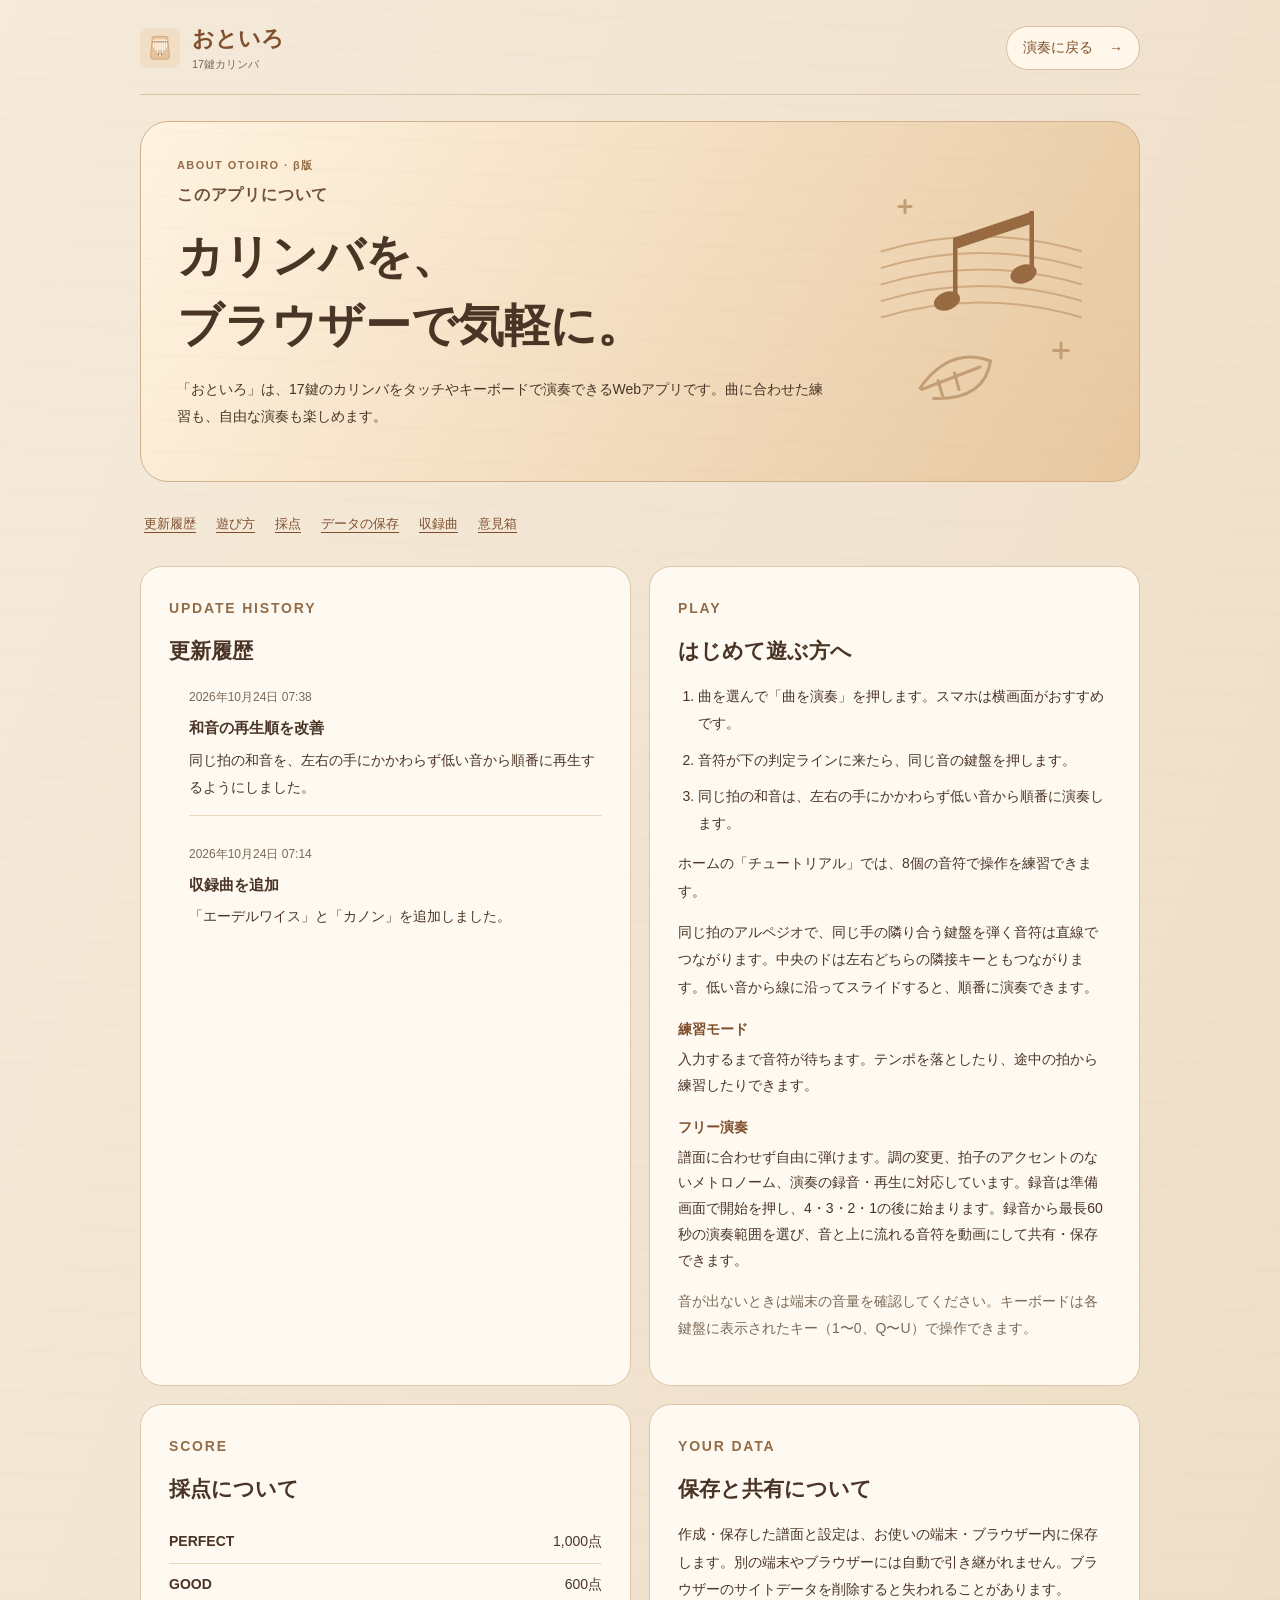
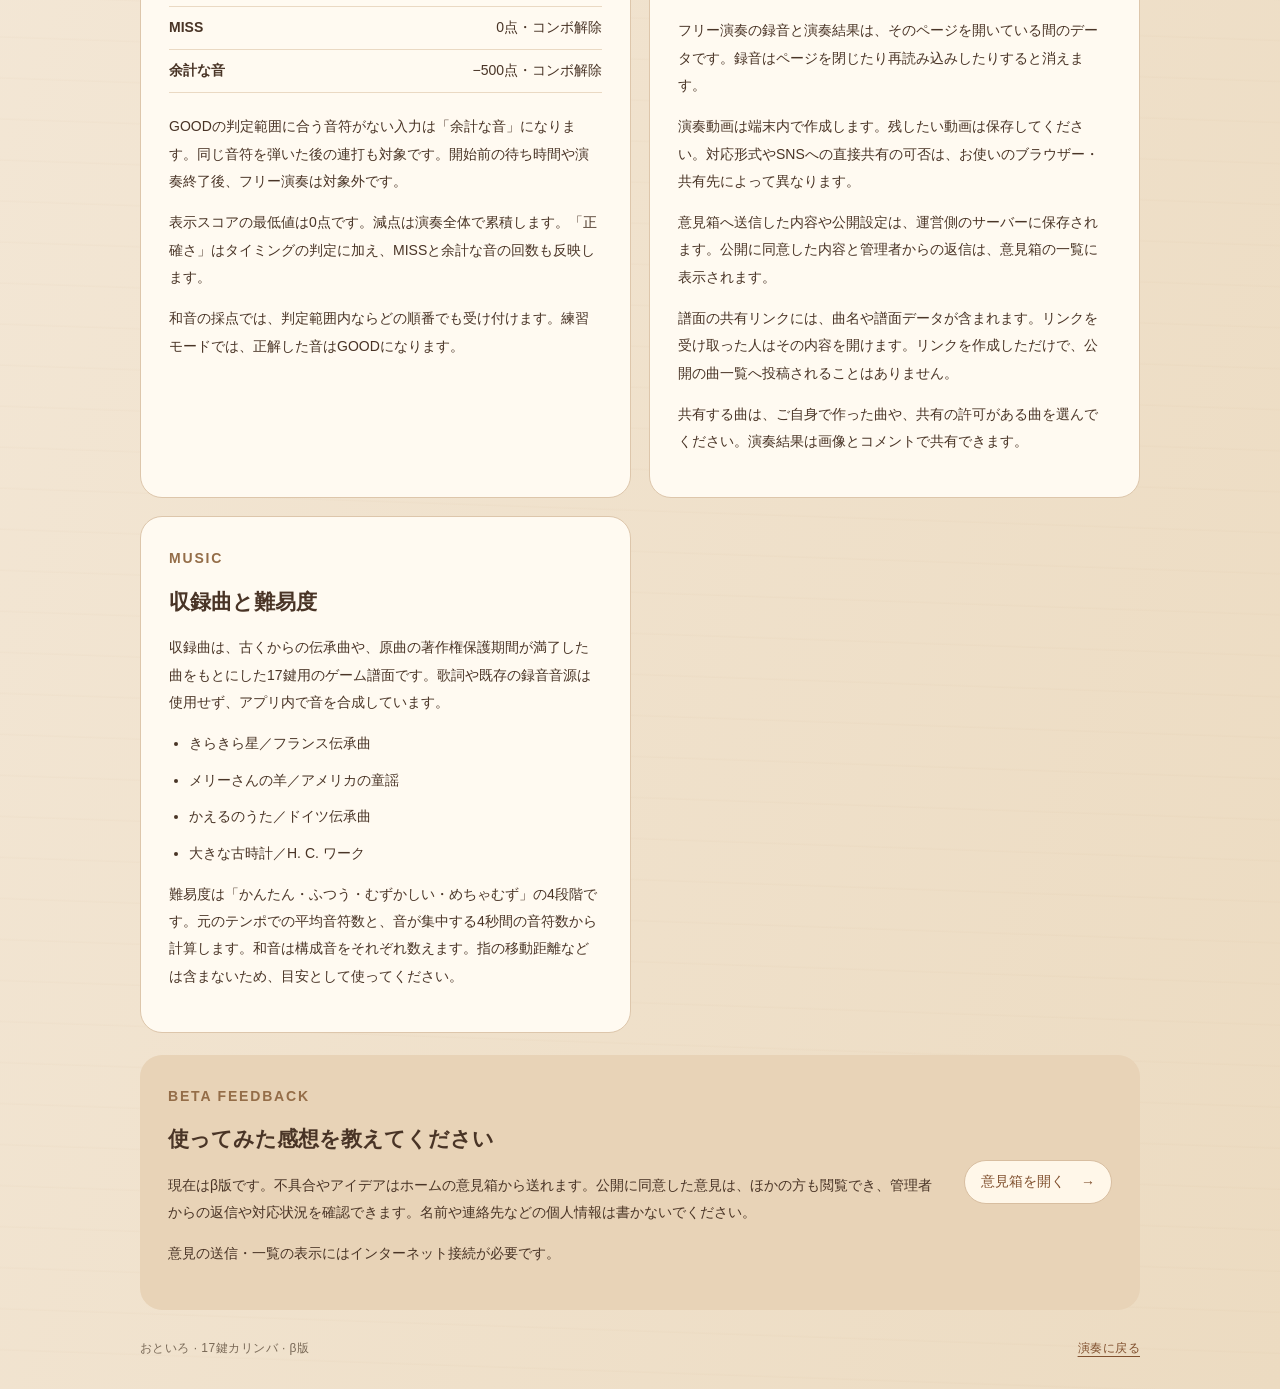
==== commit 973c6f13: "Show update history times Include Japan Standard Time in the existing release entries." ====
--- a/about.html
+++ b/about.html
@@ -23,7 +23,7 @@
         <img class="about-art" src="assets/icons/wood-music.svg" width="240" height="270" alt="" aria-hidden="true">
       </section>
       <nav class="about-nav" aria-label="このページの内容"><a href="#updates">更新履歴</a><a href="#howto">遊び方</a><a href="#scoring">採点</a><a href="#data">データの保存</a><a href="#music">収録曲</a><a href="#feedbackInfo">意見箱</a></nav>
-      <div class="about-grid">         <section class="about-card" id="updates" aria-labelledby="updatesTitle"><p class="about-eyebrow">UPDATE HISTORY</p><h2 id="updatesTitle">更新履歴</h2>           <ol class="about-updates">             <li><time datetime="2026-10-24">2026年10月24日</time><h3>和音の再生順を改善</h3><p>同じ拍の和音を、左右の手にかかわらず低い音から順番に再生するようにしました。</p></li>             <li><time datetime="2026-10-24">2026年10月24日</time><h3>収録曲を追加</h3><p>「エーデルワイス」と「カノン」を追加しました。</p></li>           </ol>         </section>
+      <div class="about-grid">         <section class="about-card" id="updates" aria-labelledby="updatesTitle"><p class="about-eyebrow">UPDATE HISTORY</p><h2 id="updatesTitle">更新履歴</h2>           <ol class="about-updates">             <li><time datetime="2026-10-24T07:38:24+09:00">2026年10月24日 07:38</time><h3>和音の再生順を改善</h3><p>同じ拍の和音を、左右の手にかかわらず低い音から順番に再生するようにしました。</p></li>             <li><time datetime="2026-10-24T07:14:09+09:00">2026年10月24日 07:14</time><h3>収録曲を追加</h3><p>「エーデルワイス」と「カノン」を追加しました。</p></li>           </ol>         </section>
         <section class="about-card" id="howto" aria-labelledby="howtoTitle"><p class="about-eyebrow">PLAY</p><h2 id="howtoTitle">はじめて遊ぶ方へ</h2>
           <ol><li>曲を選んで「曲を演奏」を押します。スマホは横画面がおすすめです。</li><li>音符が下の判定ラインに来たら、同じ音の鍵盤を押します。</li><li>同じ拍の和音は、左右の手にかかわらず低い音から順番に演奏します。</li></ol>
           <p>ホームの「チュートリアル」では、8個の音符で操作を練習できます。</p>
--- a/assets/css/about.css
+++ b/assets/css/about.css
@@ -1,45 +1,53 @@
-.about-shell { max-width: 1040px; margin: auto; padding: 24px max(20px, env(safe-area-inset-right)) 32px max(20px, env(safe-area-inset-left)); }
-.about-shell a { color: #80502e; text-underline-offset: 4px; }
-.about-shell a:focus-visible, .about-skip:focus-visible { outline: 3px solid #80502e; outline-offset: 5px; border-radius: 4px; }
-.about-skip { position: absolute; top: -100px; left: 20px; padding: 12px; background: #fff7e9; z-index: 10; }
-.about-skip:focus { top: 10px; }
-.about-header { display: flex; gap: 16px; margin-bottom: 26px; }
-.about-brand { display: flex; gap: 12px; align-items: center; text-decoration: none; font-size: 22px; font-weight: 700; }
-.about-brand small { display: block; font-size: 11px; font-weight: 400; color: #796957; margin-top: 3px; }
-.about-back { display: inline-flex; align-items: center; justify-content: center; gap: 16px; min-height: 44px; padding: 10px 16px; background: #fff7e9; border: 1px solid #d8bea0; border-radius: 24px; text-decoration: none; font-size: 14px; white-space: nowrap; }
-.about-hero { display: grid; grid-template-columns: minmax(0, 1fr) 240px; align-items: center; gap: 28px; padding: 36px; border-radius: 28px; border: 1px solid #d2b08b; background: repeating-linear-gradient(2deg, transparent 0 29px, #9c6e3c08 30px, transparent 32px), linear-gradient(120deg, #fff4e1, #e7c79f); }
-.about-eyebrow { color: #946d48; font-size: 11px; font-weight: 700; letter-spacing: .13em; margin: 0 0 12px; }
-.about-hero h1 { font-size: 16px; color: #705038; margin: 0; }
-.about-lead { font-family: "Yu Mincho", "Hiragino Mincho ProN", serif; font-size: clamp(30px, 5vw, 46px); font-weight: 700; line-height: 1.5; margin: 16px 0; }
-.about-hero p:last-child, .about-card p, .about-feedback p { font-size: 14px; line-height: 1.95; }
-.about-art { max-width: 100%; height: auto; }
-.about-nav { display: flex; flex-wrap: wrap; gap: 8px 20px; padding: 20px 4px; font-size: 13px; }
-.about-nav a { display: inline-flex; align-items: center; min-height: 44px; }
-.about-grid { display: grid; grid-template-columns: repeat(2, minmax(0, 1fr)); gap: 18px; }
-.about-card { min-width: 0; padding: 28px; background: #fffaf1; border: 1px solid #ddc6ab; border-radius: 22px; scroll-margin-top: 18px; }
-.about-card h2, .about-feedback h2 { font-size: 21px; line-height: 1.6; margin: 0 0 16px; }
-.about-card ol, .about-songs { padding-left: 20px; font-size: 14px; line-height: 1.9; }
-.about-card li { margin-bottom: 10px; }
-.about-modes { font-size: 14px; line-height: 1.85; }
-.about-modes div { margin-top: 16px; }
-.about-modes dt { font-weight: 700; color: #80502e; }
-.about-modes dd { margin: 4px 0 0; }
-.about-note { color: #796957; }
-.about-score { margin: 0 0 20px; }
-.about-score div { display: flex; justify-content: space-between; flex-wrap: wrap; gap: 8px; padding: 12px 0; border-bottom: 1px solid #ead9c3; font-size: 14px; }
-.about-score dt { font-weight: 700; }
-.about-score dd { margin: 0; }
-.about-feedback { display: flex; align-items: center; gap: 24px; margin-top: 22px; padding: 28px; border-radius: 22px; background: #e8d3b7; }
-.about-feedback > div { min-width: 0; flex: 1; }
-.about-footer { display: flex; justify-content: space-between; flex-wrap: wrap; gap: 16px; padding: 30px 0 0; margin: 0; color: #796957; font-size: 12px; }
-@media (max-width: 680px) {
-  .about-shell { padding-top: 18px; }
-  .about-hero { grid-template-columns: minmax(0, 1fr) 70px; gap: 12px; padding: 24px 20px; }
-  .about-grid { grid-template-columns: minmax(0, 1fr); }
-  .about-card { padding: 22px; }
-  .about-art { align-self: start; margin-top: 30px; }
-  .about-feedback { align-items: stretch; flex-direction: column; padding: 22px; gap: 10px; }
-  .about-brand { font-size: 19px; }
-  .about-back { padding: 10px 12px; gap: 8px; }
-}
+.about-shell { max-width: 1040px; margin: auto; padding: 24px max(20px, env(safe-area-inset-right)) 32px max(20px, env(safe-area-inset-left)); }
+.about-shell a { color: #80502e; text-underline-offset: 4px; }
+.about-shell a:focus-visible, .about-skip:focus-visible { outline: 3px solid #80502e; outline-offset: 5px; border-radius: 4px; }
+.about-skip { position: absolute; top: -100px; left: 20px; padding: 12px; background: #fff7e9; z-index: 10; }
+.about-skip:focus { top: 10px; }
+.about-header { display: flex; gap: 16px; margin-bottom: 26px; }
+.about-brand { display: flex; gap: 12px; align-items: center; text-decoration: none; font-size: 22px; font-weight: 700; }
+.about-brand small { display: block; font-size: 11px; font-weight: 400; color: #796957; margin-top: 3px; }
+.about-back { display: inline-flex; align-items: center; justify-content: center; gap: 16px; min-height: 44px; padding: 10px 16px; background: #fff7e9; border: 1px solid #d8bea0; border-radius: 24px; text-decoration: none; font-size: 14px; white-space: nowrap; }
+.about-hero { display: grid; grid-template-columns: minmax(0, 1fr) 240px; align-items: center; gap: 28px; padding: 36px; border-radius: 28px; border: 1px solid #d2b08b; background: repeating-linear-gradient(2deg, transparent 0 29px, #9c6e3c08 30px, transparent 32px), linear-gradient(120deg, #fff4e1, #e7c79f); }
+.about-eyebrow { color: #946d48; font-size: 11px; font-weight: 700; letter-spacing: .13em; margin: 0 0 12px; }
+.about-hero h1 { font-size: 16px; color: #705038; margin: 0; }
+.about-lead { font-family: "Yu Mincho", "Hiragino Mincho ProN", serif; font-size: clamp(30px, 5vw, 46px); font-weight: 700; line-height: 1.5; margin: 16px 0; }
+.about-hero p:last-child, .about-card p, .about-feedback p { font-size: 14px; line-height: 1.95; }
+.about-art { max-width: 100%; height: auto; }
+.about-nav { display: flex; flex-wrap: wrap; gap: 8px 20px; padding: 20px 4px; font-size: 13px; }
+.about-nav a { display: inline-flex; align-items: center; min-height: 44px; }
+.about-grid { display: grid; grid-template-columns: repeat(2, minmax(0, 1fr)); gap: 18px; }
+.about-card { min-width: 0; padding: 28px; background: #fffaf1; border: 1px solid #ddc6ab; border-radius: 22px; scroll-margin-top: 18px; }
+.about-card h2, .about-feedback h2 { font-size: 21px; line-height: 1.6; margin: 0 0 16px; }
+.about-card ol, .about-songs { padding-left: 20px; font-size: 14px; line-height: 1.9; }
+.about-card li { margin-bottom: 10px; }
+.about-modes { font-size: 14px; line-height: 1.85; }
+.about-modes div { margin-top: 16px; }
+.about-modes dt { font-weight: 700; color: #80502e; }
+.about-modes dd { margin: 4px 0 0; }
+.about-note { color: #796957; }
+.about-score { margin: 0 0 20px; }
+.about-score div { display: flex; justify-content: space-between; flex-wrap: wrap; gap: 8px; padding: 12px 0; border-bottom: 1px solid #ead9c3; font-size: 14px; }
+.about-score dt { font-weight: 700; }
+.about-score dd { margin: 0; }
+.about-feedback { display: flex; align-items: center; gap: 24px; margin-top: 22px; padding: 28px; border-radius: 22px; background: #e8d3b7; }
+.about-feedback > div { min-width: 0; flex: 1; }
+.about-footer { display: flex; justify-content: space-between; flex-wrap: wrap; gap: 16px; padding: 30px 0 0; margin: 0; color: #796957; font-size: 12px; }
+@media (max-width: 680px) {
+  .about-shell { padding-top: 18px; }
+  .about-hero { grid-template-columns: minmax(0, 1fr) 70px; gap: 12px; padding: 24px 20px; }
+  .about-grid { grid-template-columns: minmax(0, 1fr); }
+  .about-card { padding: 22px; }
+  .about-art { align-self: start; margin-top: 30px; }
+  .about-feedback { align-items: stretch; flex-direction: column; padding: 22px; gap: 10px; }
+  .about-brand { font-size: 19px; }
+  .about-back { padding: 10px 12px; gap: 8px; }
+}
 
+
+.about-updates { list-style: none; margin: 0; padding: 0; }
+.about-updates li { padding: 14px 0; border-bottom: 1px solid #ead9c3; }
+.about-updates li:first-child { padding-top: 0; }
+.about-updates li:last-child { padding-bottom: 0; border-bottom: 0; }
+.about-updates time { color: #796957; font-size: 12px; }
+.about-updates h3 { margin: 4px 0; font-size: 15px; }
+.about-updates p { margin: 0; }
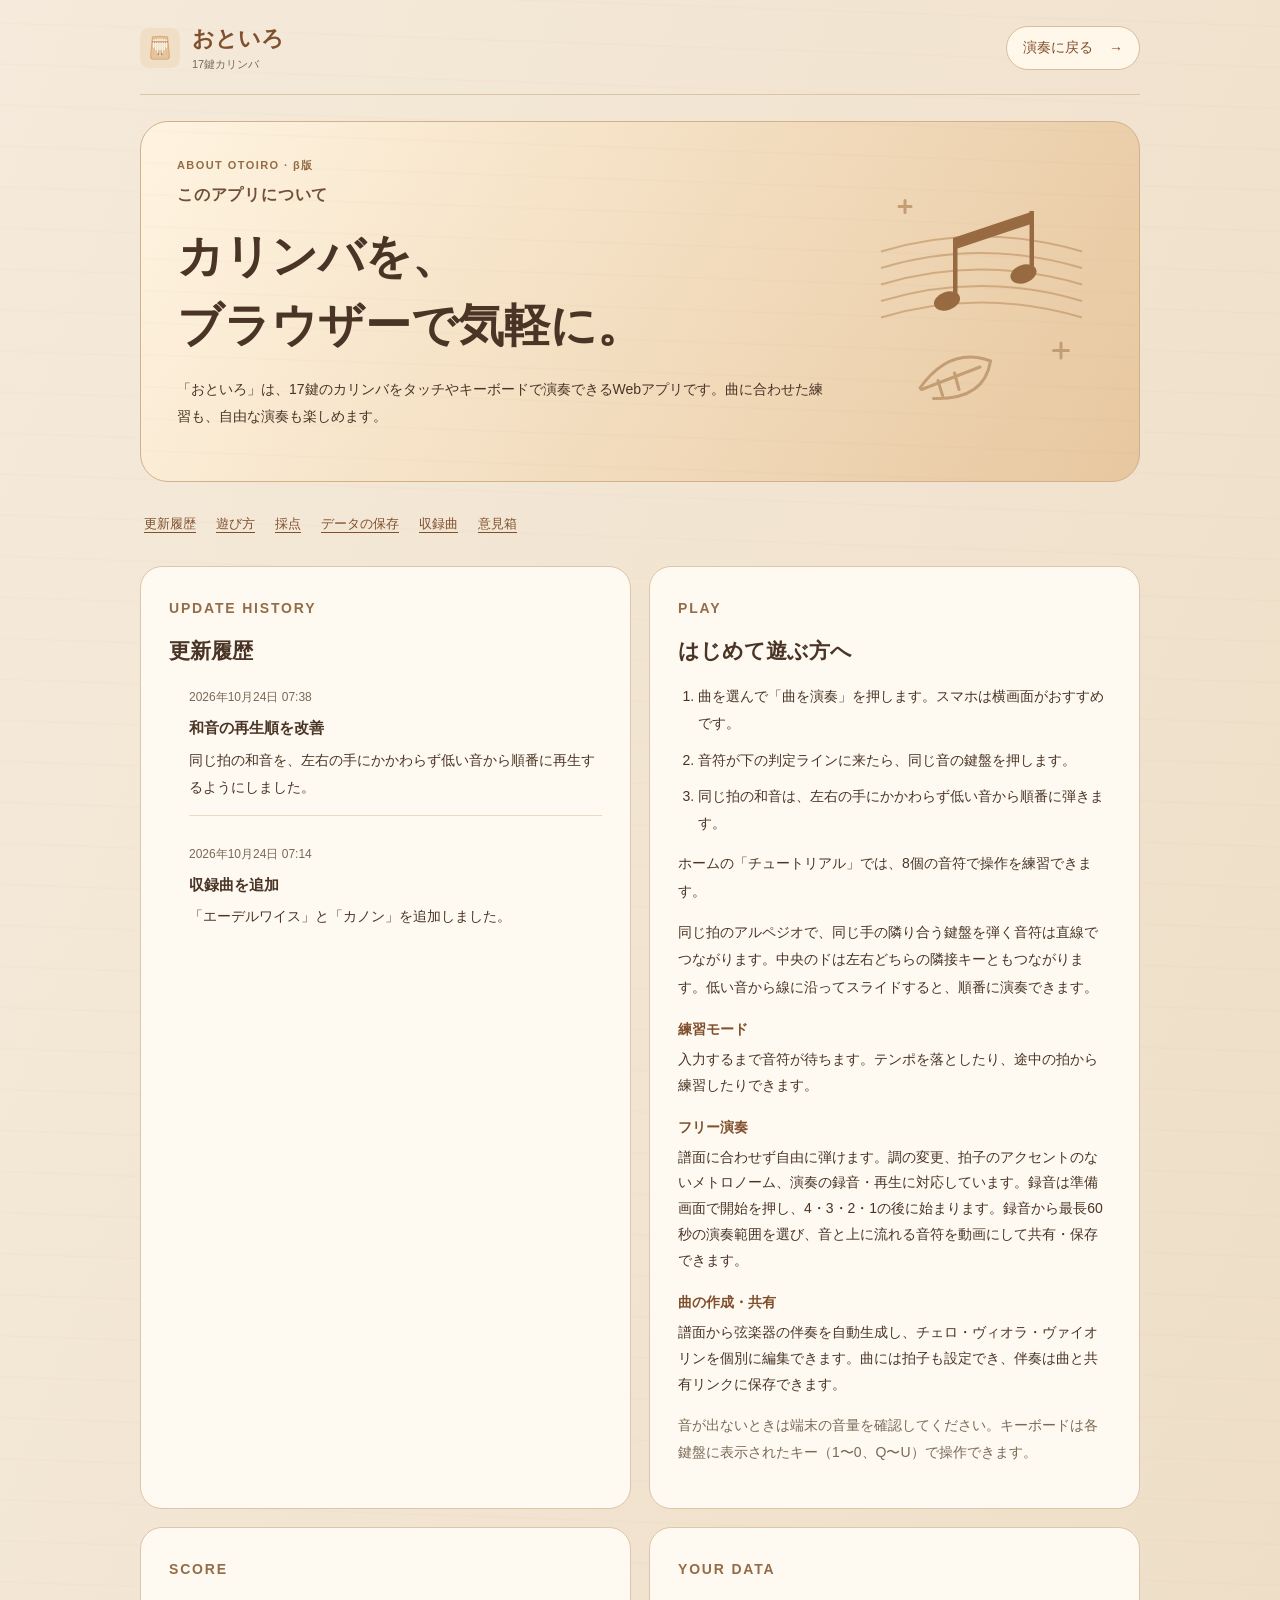
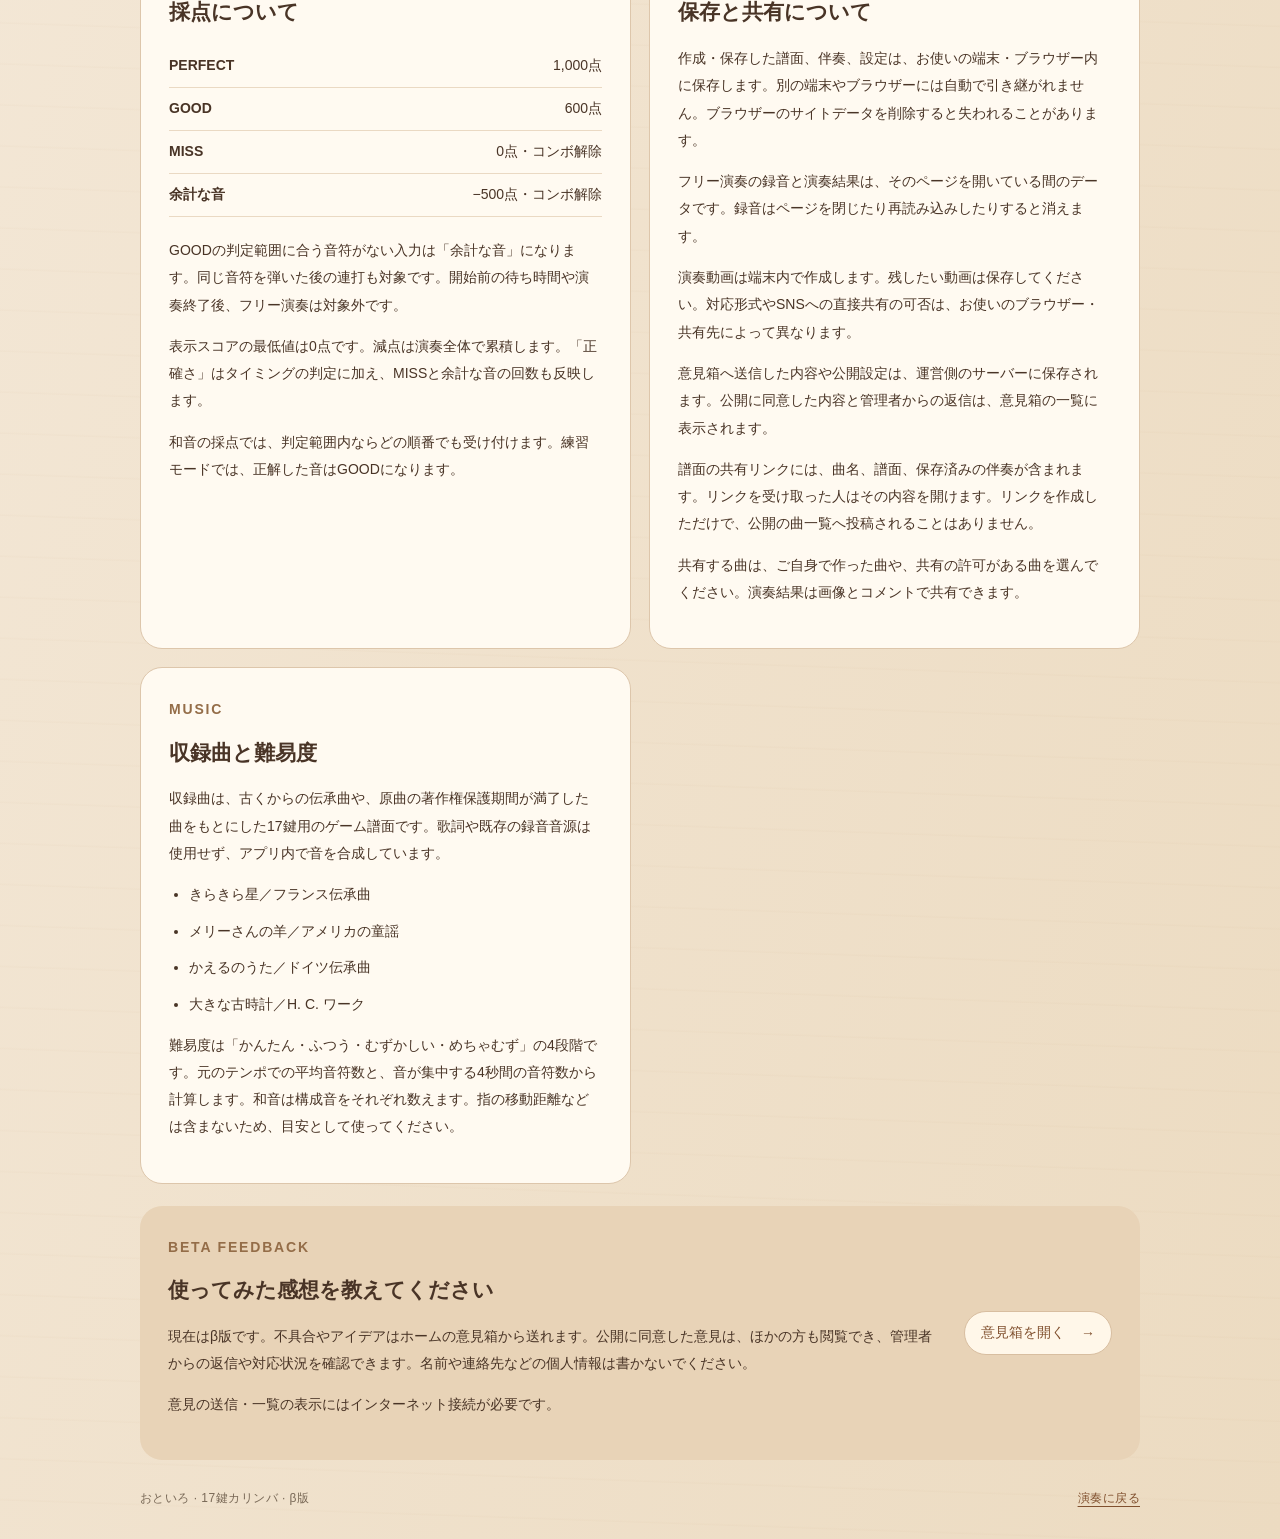
==== commit 2b904509: "Add editable string accompaniment generation" ====
--- a/about.html
+++ b/about.html
@@ -1,60 +1,66 @@
-<!doctype html>
-<html lang="ja">
-<head>
-  <meta charset="utf-8">
-  <meta name="viewport" content="width=device-width, initial-scale=1">
-  <meta name="theme-color" content="#f3e7d5">
-  <meta name="description" content="17鍵カリンバで遊べる「おといろ」の紹介、遊び方、採点、データの保存と収録曲について。">
-  <link rel="icon" href="assets/icons/kalimba.svg" type="image/svg+xml">
-  <link rel="stylesheet" href="assets/css/style.css">
-  <link rel="stylesheet" href="assets/css/about.css">
-  <title>このアプリについて — おといろ</title>
-</head>
-<body>
-  <a class="about-skip" href="#aboutMain">本文へ</a>
-  <div class="about-shell">
-    <header class="about-header">
-      <a class="about-brand" href="./index.html"><img src="assets/icons/kalimba.svg" width="40" height="40" alt=""><span>おといろ<small>17鍵カリンバ</small></span></a>
-      <a class="about-back" href="./index.html">演奏に戻る <span aria-hidden="true">→</span></a>
-    </header>
-    <main id="aboutMain">
-      <section class="about-hero" aria-labelledby="aboutTitle">
-        <div><p class="about-eyebrow">ABOUT OTOIRO · β版</p><h1 id="aboutTitle">このアプリについて</h1><p class="about-lead">カリンバを、<br>ブラウザーで気軽に。</p><p>「おといろ」は、17鍵のカリンバをタッチやキーボードで演奏できるWebアプリです。曲に合わせた練習も、自由な演奏も楽しめます。</p></div>
-        <img class="about-art" src="assets/icons/wood-music.svg" width="240" height="270" alt="" aria-hidden="true">
-      </section>
-      <nav class="about-nav" aria-label="このページの内容"><a href="#updates">更新履歴</a><a href="#howto">遊び方</a><a href="#scoring">採点</a><a href="#data">データの保存</a><a href="#music">収録曲</a><a href="#feedbackInfo">意見箱</a></nav>
-      <div class="about-grid">         <section class="about-card" id="updates" aria-labelledby="updatesTitle"><p class="about-eyebrow">UPDATE HISTORY</p><h2 id="updatesTitle">更新履歴</h2>           <ol class="about-updates">             <li><time datetime="2026-10-24T07:38:24+09:00">2026年10月24日 07:38</time><h3>和音の再生順を改善</h3><p>同じ拍の和音を、左右の手にかかわらず低い音から順番に再生するようにしました。</p></li>             <li><time datetime="2026-10-24T07:14:09+09:00">2026年10月24日 07:14</time><h3>収録曲を追加</h3><p>「エーデルワイス」と「カノン」を追加しました。</p></li>           </ol>         </section>
-        <section class="about-card" id="howto" aria-labelledby="howtoTitle"><p class="about-eyebrow">PLAY</p><h2 id="howtoTitle">はじめて遊ぶ方へ</h2>
-          <ol><li>曲を選んで「曲を演奏」を押します。スマホは横画面がおすすめです。</li><li>音符が下の判定ラインに来たら、同じ音の鍵盤を押します。</li><li>同じ拍の和音は、左右の手にかかわらず低い音から順番に演奏します。</li></ol>
-          <p>ホームの「チュートリアル」では、8個の音符で操作を練習できます。</p>
-          <p>同じ拍のアルペジオで、同じ手の隣り合う鍵盤を弾く音符は直線でつながります。中央のドは左右どちらの隣接キーともつながります。低い音から線に沿ってスライドすると、順番に演奏できます。</p>
-          <dl class="about-modes"><div><dt>練習モード</dt><dd>入力するまで音符が待ちます。テンポを落としたり、途中の拍から練習したりできます。</dd></div><div><dt>フリー演奏</dt><dd>譜面に合わせず自由に弾けます。調の変更、拍子のアクセントのないメトロノーム、演奏の録音・再生に対応しています。録音は準備画面で開始を押し、4・3・2・1の後に始まります。録音から最長60秒の演奏範囲を選び、音と上に流れる音符を動画にして共有・保存できます。</dd></div></dl>
-          <p class="about-note">音が出ないときは端末の音量を確認してください。キーボードは各鍵盤に表示されたキー（1〜0、Q〜U）で操作できます。</p>
-        </section>
-        <section class="about-card" id="scoring" aria-labelledby="scoringTitle"><p class="about-eyebrow">SCORE</p><h2 id="scoringTitle">採点について</h2>
-          <dl class="about-score"><div><dt>PERFECT</dt><dd>1,000点</dd></div><div><dt>GOOD</dt><dd>600点</dd></div><div><dt>MISS</dt><dd>0点・コンボ解除</dd></div><div><dt>余計な音</dt><dd>−500点・コンボ解除</dd></div></dl>
-          <p>GOODの判定範囲に合う音符がない入力は「余計な音」になります。同じ音符を弾いた後の連打も対象です。開始前の待ち時間や演奏終了後、フリー演奏は対象外です。</p>
-          <p>表示スコアの最低値は0点です。減点は演奏全体で累積します。「正確さ」はタイミングの判定に加え、MISSと余計な音の回数も反映します。</p>
-          <p>和音の採点では、判定範囲内ならどの順番でも受け付けます。練習モードでは、正解した音はGOODになります。</p>
-        </section>
-        <section class="about-card" id="data" aria-labelledby="dataTitle"><p class="about-eyebrow">YOUR DATA</p><h2 id="dataTitle">保存と共有について</h2>
-          <p>作成・保存した譜面と設定は、お使いの端末・ブラウザー内に保存します。別の端末やブラウザーには自動で引き継がれません。ブラウザーのサイトデータを削除すると失われることがあります。</p>
-          <p>フリー演奏の録音と演奏結果は、そのページを開いている間のデータです。録音はページを閉じたり再読み込みしたりすると消えます。</p>
-          <p>演奏動画は端末内で作成します。残したい動画は保存してください。対応形式やSNSへの直接共有の可否は、お使いのブラウザー・共有先によって異なります。</p>
-          <p>意見箱へ送信した内容や公開設定は、運営側のサーバーに保存されます。公開に同意した内容と管理者からの返信は、意見箱の一覧に表示されます。</p>
-          <p>譜面の共有リンクには、曲名や譜面データが含まれます。リンクを受け取った人はその内容を開けます。リンクを作成しただけで、公開の曲一覧へ投稿されることはありません。</p>
-          <p>共有する曲は、ご自身で作った曲や、共有の許可がある曲を選んでください。演奏結果は画像とコメントで共有できます。</p>
-        </section>
-        <section class="about-card" id="music" aria-labelledby="musicTitle"><p class="about-eyebrow">MUSIC</p><h2 id="musicTitle">収録曲と難易度</h2>
-          <p>収録曲は、古くからの伝承曲や、原曲の著作権保護期間が満了した曲をもとにした17鍵用のゲーム譜面です。歌詞や既存の録音音源は使用せず、アプリ内で音を合成しています。</p>
-          <ul class="about-songs"><li>きらきら星／フランス伝承曲</li><li>メリーさんの羊／アメリカの童謡</li><li>かえるのうた／ドイツ伝承曲</li><li>大きな古時計／H. C. ワーク</li></ul>
-          <p>難易度は「かんたん・ふつう・むずかしい・めちゃむず」の4段階です。元のテンポでの平均音符数と、音が集中する4秒間の音符数から計算します。和音は構成音をそれぞれ数えます。指の移動距離などは含まないため、目安として使ってください。</p>
-        </section>
-      </div>
-      <section class="about-feedback" id="feedbackInfo" aria-labelledby="feedbackTitle"><div><p class="about-eyebrow">BETA FEEDBACK</p><h2 id="feedbackTitle">使ってみた感想を教えてください</h2><p>現在はβ版です。不具合やアイデアはホームの意見箱から送れます。公開に同意した意見は、ほかの方も閲覧でき、管理者からの返信や対応状況を確認できます。名前や連絡先などの個人情報は書かないでください。</p><p>意見の送信・一覧の表示にはインターネット接続が必要です。</p></div><a class="about-back" href="./index.html#feedback">意見箱を開く <span aria-hidden="true">→</span></a></section>
-    </main>
-    <footer class="about-footer"><span>おといろ · 17鍵カリンバ · β版</span><a href="./index.html">演奏に戻る</a></footer>
-  </div>
-</body>
-</html>
+<!doctype html>
+<html lang="ja">
+<head>
+  <meta charset="utf-8">
+  <meta name="viewport" content="width=device-width, initial-scale=1">
+  <meta name="theme-color" content="#f3e7d5">
+  <meta name="description" content="17鍵カリンバで遊べる「おといろ」の紹介、遊び方、採点、データの保存と収録曲について。">
+  <link rel="icon" href="assets/icons/kalimba.svg" type="image/svg+xml">
+  <link rel="stylesheet" href="assets/css/style.css">
+  <link rel="stylesheet" href="assets/css/about.css">
+  <title>このアプリについて — おといろ</title>
+</head>
+<body>
+  <a class="about-skip" href="#aboutMain">本文へ</a>
+  <div class="about-shell">
+    <header class="about-header">
+      <a class="about-brand" href="./index.html"><img src="assets/icons/kalimba.svg" width="40" height="40" alt=""><span>おといろ<small>17鍵カリンバ</small></span></a>
+      <a class="about-back" href="./index.html">演奏に戻る <span aria-hidden="true">→</span></a>
+    </header>
+    <main id="aboutMain">
+      <section class="about-hero" aria-labelledby="aboutTitle">
+        <div><p class="about-eyebrow">ABOUT OTOIRO · β版</p><h1 id="aboutTitle">このアプリについて</h1><p class="about-lead">カリンバを、<br>ブラウザーで気軽に。</p><p>「おといろ」は、17鍵のカリンバをタッチやキーボードで演奏できるWebアプリです。曲に合わせた練習も、自由な演奏も楽しめます。</p></div>
+        <img class="about-art" src="assets/icons/wood-music.svg" width="240" height="270" alt="" aria-hidden="true">
+      </section>
+      <nav class="about-nav" aria-label="このページの内容"><a href="#updates">更新履歴</a><a href="#howto">遊び方</a><a href="#scoring">採点</a><a href="#data">データの保存</a><a href="#music">収録曲</a><a href="#feedbackInfo">意見箱</a></nav>
+      <div class="about-grid">
+        <section class="about-card" id="updates" aria-labelledby="updatesTitle"><p class="about-eyebrow">UPDATE HISTORY</p><h2 id="updatesTitle">更新履歴</h2>
+          <ol class="about-updates">
+            <li><time datetime="2026-10-24T07:38:24+09:00">2026年10月24日 07:38</time><h3>和音の再生順を改善</h3><p>同じ拍の和音を、左右の手にかかわらず低い音から順番に再生するようにしました。</p></li>
+            <li><time datetime="2026-10-24T07:14:09+09:00">2026年10月24日 07:14</time><h3>収録曲を追加</h3><p>「エーデルワイス」と「カノン」を追加しました。</p></li>
+          </ol>
+        </section>
+        <section class="about-card" id="howto" aria-labelledby="howtoTitle"><p class="about-eyebrow">PLAY</p><h2 id="howtoTitle">はじめて遊ぶ方へ</h2>
+          <ol><li>曲を選んで「曲を演奏」を押します。スマホは横画面がおすすめです。</li><li>音符が下の判定ラインに来たら、同じ音の鍵盤を押します。</li><li>同じ拍の和音は、左右の手にかかわらず低い音から順番に弾きます。</li></ol>
+          <p>ホームの「チュートリアル」では、8個の音符で操作を練習できます。</p>
+          <p>同じ拍のアルペジオで、同じ手の隣り合う鍵盤を弾く音符は直線でつながります。中央のドは左右どちらの隣接キーともつながります。低い音から線に沿ってスライドすると、順番に演奏できます。</p>
+          <dl class="about-modes"><div><dt>練習モード</dt><dd>入力するまで音符が待ちます。テンポを落としたり、途中の拍から練習したりできます。</dd></div><div><dt>フリー演奏</dt><dd>譜面に合わせず自由に弾けます。調の変更、拍子のアクセントのないメトロノーム、演奏の録音・再生に対応しています。録音は準備画面で開始を押し、4・3・2・1の後に始まります。録音から最長60秒の演奏範囲を選び、音と上に流れる音符を動画にして共有・保存できます。</dd></div><div><dt>曲の作成・共有</dt><dd>譜面から弦楽器の伴奏を自動生成し、チェロ・ヴィオラ・ヴァイオリンを個別に編集できます。曲には拍子も設定でき、伴奏は曲と共有リンクに保存できます。</dd></div></dl>
+          <p class="about-note">音が出ないときは端末の音量を確認してください。キーボードは各鍵盤に表示されたキー（1〜0、Q〜U）で操作できます。</p>
+        </section>
+        <section class="about-card" id="scoring" aria-labelledby="scoringTitle"><p class="about-eyebrow">SCORE</p><h2 id="scoringTitle">採点について</h2>
+          <dl class="about-score"><div><dt>PERFECT</dt><dd>1,000点</dd></div><div><dt>GOOD</dt><dd>600点</dd></div><div><dt>MISS</dt><dd>0点・コンボ解除</dd></div><div><dt>余計な音</dt><dd>−500点・コンボ解除</dd></div></dl>
+          <p>GOODの判定範囲に合う音符がない入力は「余計な音」になります。同じ音符を弾いた後の連打も対象です。開始前の待ち時間や演奏終了後、フリー演奏は対象外です。</p>
+          <p>表示スコアの最低値は0点です。減点は演奏全体で累積します。「正確さ」はタイミングの判定に加え、MISSと余計な音の回数も反映します。</p>
+          <p>和音の採点では、判定範囲内ならどの順番でも受け付けます。練習モードでは、正解した音はGOODになります。</p>
+        </section>
+        <section class="about-card" id="data" aria-labelledby="dataTitle"><p class="about-eyebrow">YOUR DATA</p><h2 id="dataTitle">保存と共有について</h2>
+          <p>作成・保存した譜面、伴奏、設定は、お使いの端末・ブラウザー内に保存します。別の端末やブラウザーには自動で引き継がれません。ブラウザーのサイトデータを削除すると失われることがあります。</p>
+          <p>フリー演奏の録音と演奏結果は、そのページを開いている間のデータです。録音はページを閉じたり再読み込みしたりすると消えます。</p>
+          <p>演奏動画は端末内で作成します。残したい動画は保存してください。対応形式やSNSへの直接共有の可否は、お使いのブラウザー・共有先によって異なります。</p>
+          <p>意見箱へ送信した内容や公開設定は、運営側のサーバーに保存されます。公開に同意した内容と管理者からの返信は、意見箱の一覧に表示されます。</p>
+          <p>譜面の共有リンクには、曲名、譜面、保存済みの伴奏が含まれます。リンクを受け取った人はその内容を開けます。リンクを作成しただけで、公開の曲一覧へ投稿されることはありません。</p>
+          <p>共有する曲は、ご自身で作った曲や、共有の許可がある曲を選んでください。演奏結果は画像とコメントで共有できます。</p>
+        </section>
+        <section class="about-card" id="music" aria-labelledby="musicTitle"><p class="about-eyebrow">MUSIC</p><h2 id="musicTitle">収録曲と難易度</h2>
+          <p>収録曲は、古くからの伝承曲や、原曲の著作権保護期間が満了した曲をもとにした17鍵用のゲーム譜面です。歌詞や既存の録音音源は使用せず、アプリ内で音を合成しています。</p>
+          <ul class="about-songs"><li>きらきら星／フランス伝承曲</li><li>メリーさんの羊／アメリカの童謡</li><li>かえるのうた／ドイツ伝承曲</li><li>大きな古時計／H. C. ワーク</li></ul>
+          <p>難易度は「かんたん・ふつう・むずかしい・めちゃむず」の4段階です。元のテンポでの平均音符数と、音が集中する4秒間の音符数から計算します。和音は構成音をそれぞれ数えます。指の移動距離などは含まないため、目安として使ってください。</p>
+        </section>
+      </div>
+      <section class="about-feedback" id="feedbackInfo" aria-labelledby="feedbackTitle"><div><p class="about-eyebrow">BETA FEEDBACK</p><h2 id="feedbackTitle">使ってみた感想を教えてください</h2><p>現在はβ版です。不具合やアイデアはホームの意見箱から送れます。公開に同意した意見は、ほかの方も閲覧でき、管理者からの返信や対応状況を確認できます。名前や連絡先などの個人情報は書かないでください。</p><p>意見の送信・一覧の表示にはインターネット接続が必要です。</p></div><a class="about-back" href="./index.html#feedback">意見箱を開く <span aria-hidden="true">→</span></a></section>
+    </main>
+    <footer class="about-footer"><span>おといろ · 17鍵カリンバ · β版</span><a href="./index.html">演奏に戻る</a></footer>
+  </div>
+</body>
+</html>
 
--- a/assets/css/style.css
+++ b/assets/css/style.css
@@ -635,7 +635,7 @@
     }
     .chart-sharing { border: 1px solid #dac4a8; border-radius: 12px; padding: 14px; background: #f6ead7; }
     .chart-sharing [hidden] { display: none !important; }
-    .share-link-output { width: 100%; min-height: 44px; padding: 10px; border: 1px solid var(--line); border-radius: 8px; background: #fffdf7; color: var(--text); font: 16px var(--sans); }
+    .share-link-output { width: 100%; min-height: 72px; padding: 10px; border: 1px solid var(--line); border-radius: 8px; background: #fffdf7; color: var(--text); font: 16px var(--sans); line-height: 1.5; resize: vertical; }
     .shared-song-panel { padding: 18px; margin-bottom: 18px; border: 1px solid var(--line); border-radius: 16px; background: #f6ead7; }
     .shared-song-panel h2 { margin: 0; font-size: 18px; overflow-wrap: anywhere; }
     .shared-song-panel p { font-size: 13px; line-height: 1.7; }
@@ -711,6 +711,40 @@
     .orientation-symbol { font-size: 36px; color: #95663e; }
     .orientation-actions { display: flex; flex-wrap: wrap; justify-content: center; gap: 10px; }
     .orientation-actions button { min-height: 44px; }
+    .accompaniment-dialog { width: min(980px, calc(100% - 20px)); max-height: calc(100dvh - 20px); text-align: left; }
+    .accompaniment-dialog > h2, .accompaniment-dialog > p { text-align: center; }
+    .accomp-controls, .accomp-part-controls, .accomp-note-tools { display: flex; flex-wrap: wrap; align-items: end; gap: 8px; }
+    .accomp-controls label, .accomp-part-controls label, .accomp-note-tools label { display: grid; gap: 4px; color: #60452d; font-size: 11px; font-weight: 700; }
+    .accomp-controls select, .accomp-part-controls select, .accomp-note-tools select, .accomp-note-tools input { min-height: 40px; padding: 7px 9px; border: 1px solid #d5bd9f; border-radius: 9px; background: #fffdf8; color: #573b29; font: 14px var(--sans); }
+    .accomp-chord-section, .accomp-part-section { margin: 14px 0; padding: 12px; border: 1px solid #e0c9a8; border-radius: 14px; background: #fffaf1; }
+    .accomp-chord-section h3 { margin: 0 0 10px; font-size: 13px; }
+    .accomp-chords { display: flex; gap: 8px; overflow-x: auto; padding: 2px; }
+    .accomp-chord { min-width: 94px; display: grid; gap: 4px; color: #765638; font-size: 10px; }
+    .accomp-chord select { min-height: 38px; padding: 6px; border: 1px solid #d5bd9f; border-radius: 8px; background: white; color: #573b29; font: 13px var(--sans); }
+    .accomp-part-controls { align-items: center; }
+    .accomp-part-controls .accomp-volume { min-width: 130px; }
+    .accomp-part-controls .accomp-volume input { accent-color: #95633e; }
+    .accomp-part-controls .accomp-toggle { display: flex; align-items: center; }
+    .accomp-roll-scroll { max-width: 100%; overflow: auto; overscroll-behavior: contain; border: 1px solid #e2d3bd; border-radius: 10px; background: linear-gradient(#fffdf8,#f9f0e1); touch-action: pan-x pan-y; }
+    .accomp-roll { display: block; min-height: 286px; }
+    .accomp-roll-line { stroke: #eadfce; stroke-width: .7; }
+    .accomp-roll-c { stroke: #d8c7ae; stroke-width: .9; }
+    .accomp-roll-octave { stroke: #cbb18e; stroke-width: 1.2; }
+    .accomp-roll-beat { stroke: #e5d8c5; stroke-width: .7; }
+    .accomp-roll-bar { stroke: #c7a67f; stroke-width: 1.3; }
+    .accomp-melody-mark { fill: #bcae97; opacity: .5; pointer-events: none; }
+    .accomp-note { fill: #b17a4e; stroke: #8c5c39; stroke-width: .8; cursor: grab; }
+    .accomp-note.is-selected { fill: #dd9f58; stroke: #69442e; stroke-width: 2; }
+    .accomp-note-tools { margin-top: 10px; }
+    .accomp-note-tools input { width: 94px; }
+    .accomp-seek { display: flex; align-items: center; gap: 10px; margin-top: 12px; color: #60452d; font-size: 11px; }
+    .accomp-seek input { flex: 1; accent-color: #95633e; }
+    .accomp-live-settings { margin: 10px 0; padding: 10px 14px; }
+    .accomp-live-settings summary { font-size: 12px; }
+    .accomp-live-controls { display: flex; flex-wrap: wrap; gap: 12px 22px; padding-top: 10px; }
+    .accomp-live-controls label { display: flex; align-items: center; gap: 7px; color: #60452d; font-size: 11px; }
+    .accomp-live-controls input[type="range"] { width: 84px; accent-color: #95633e; }
+    @media (max-width: 620px) { .accompaniment-dialog { padding: 14px; } .accomp-part-controls > * { flex: 1 1 42%; } .accomp-note-tools label { flex: 1 1 28%; } .accomp-note-tools input, .accomp-note-tools select { width: 100%; box-sizing: border-box; } }
     .free-video-dialog { width: min(540px, calc(100% - 24px)); text-align: left; }
     .free-video-range { display: grid; grid-template-columns: 1fr 1fr; gap: 12px; margin-bottom: 16px; }
     .free-video-range label, .free-video-comment { font-size: 13px; }
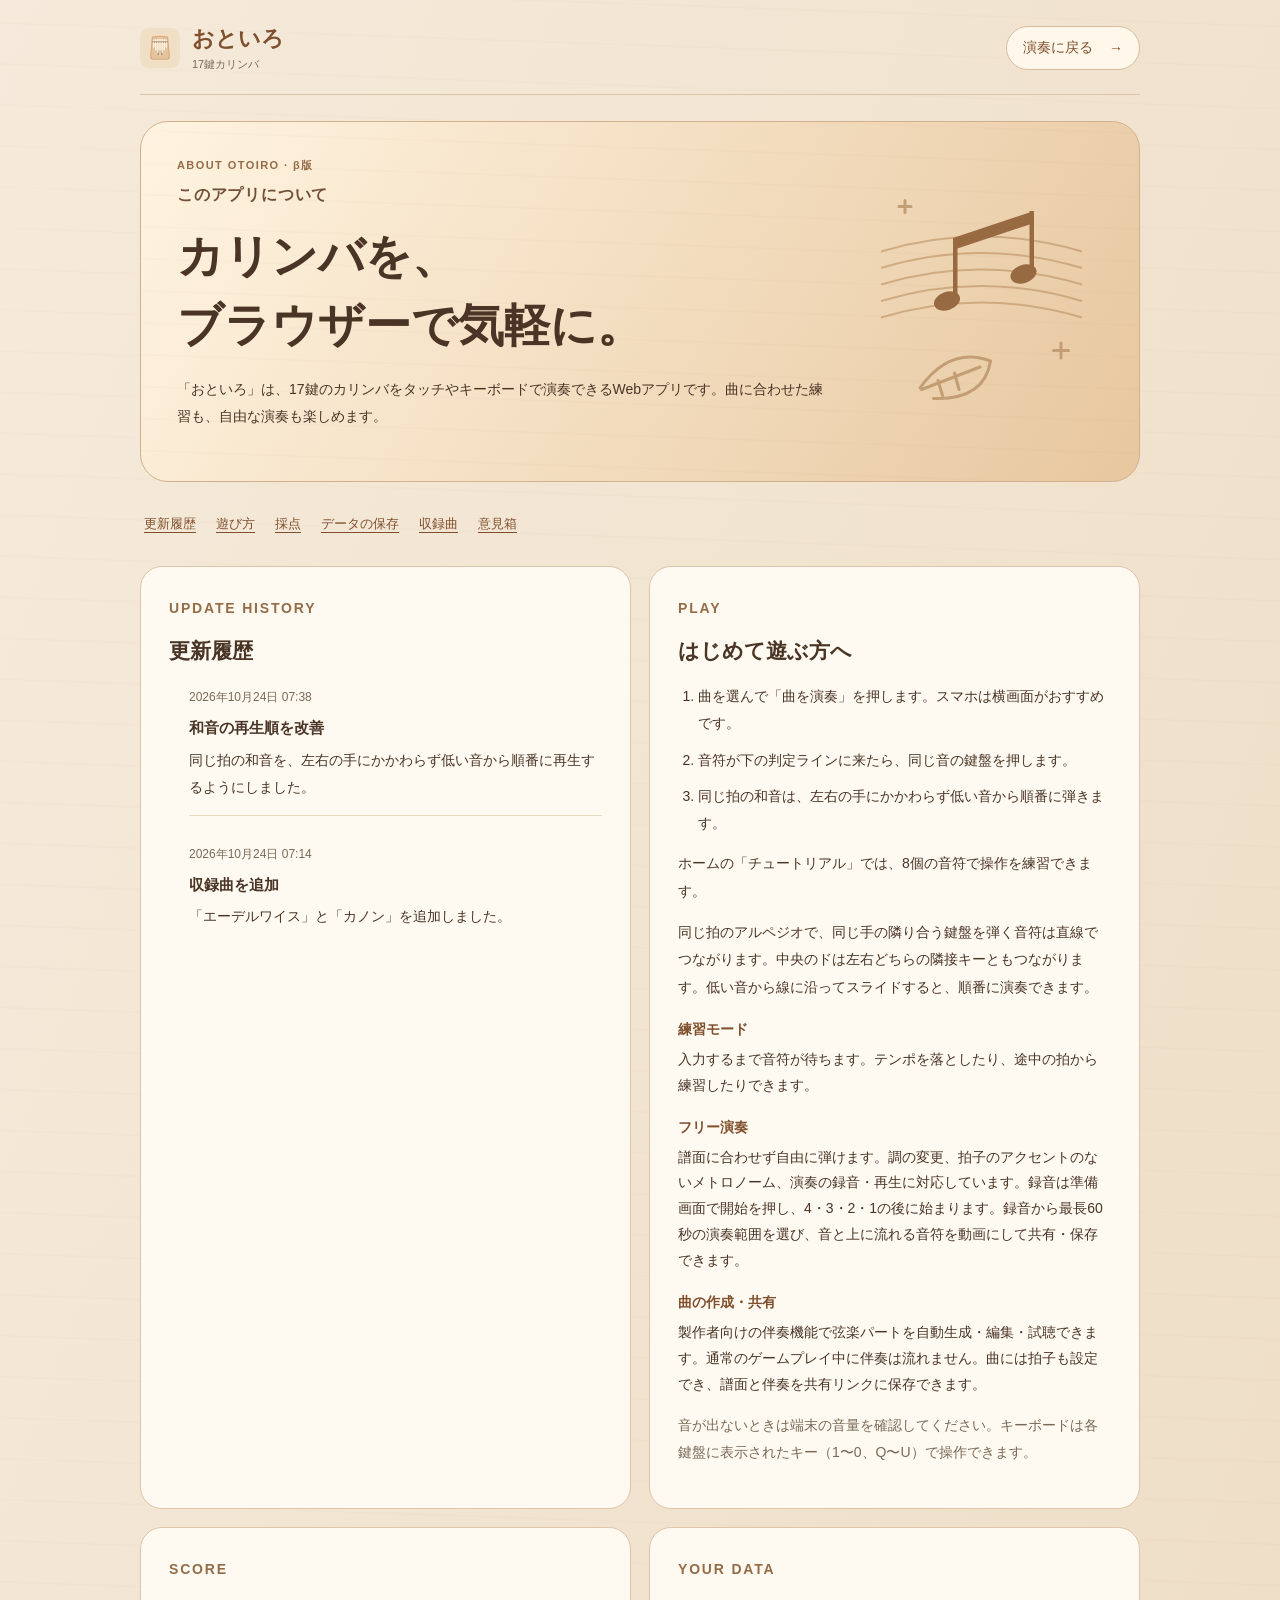
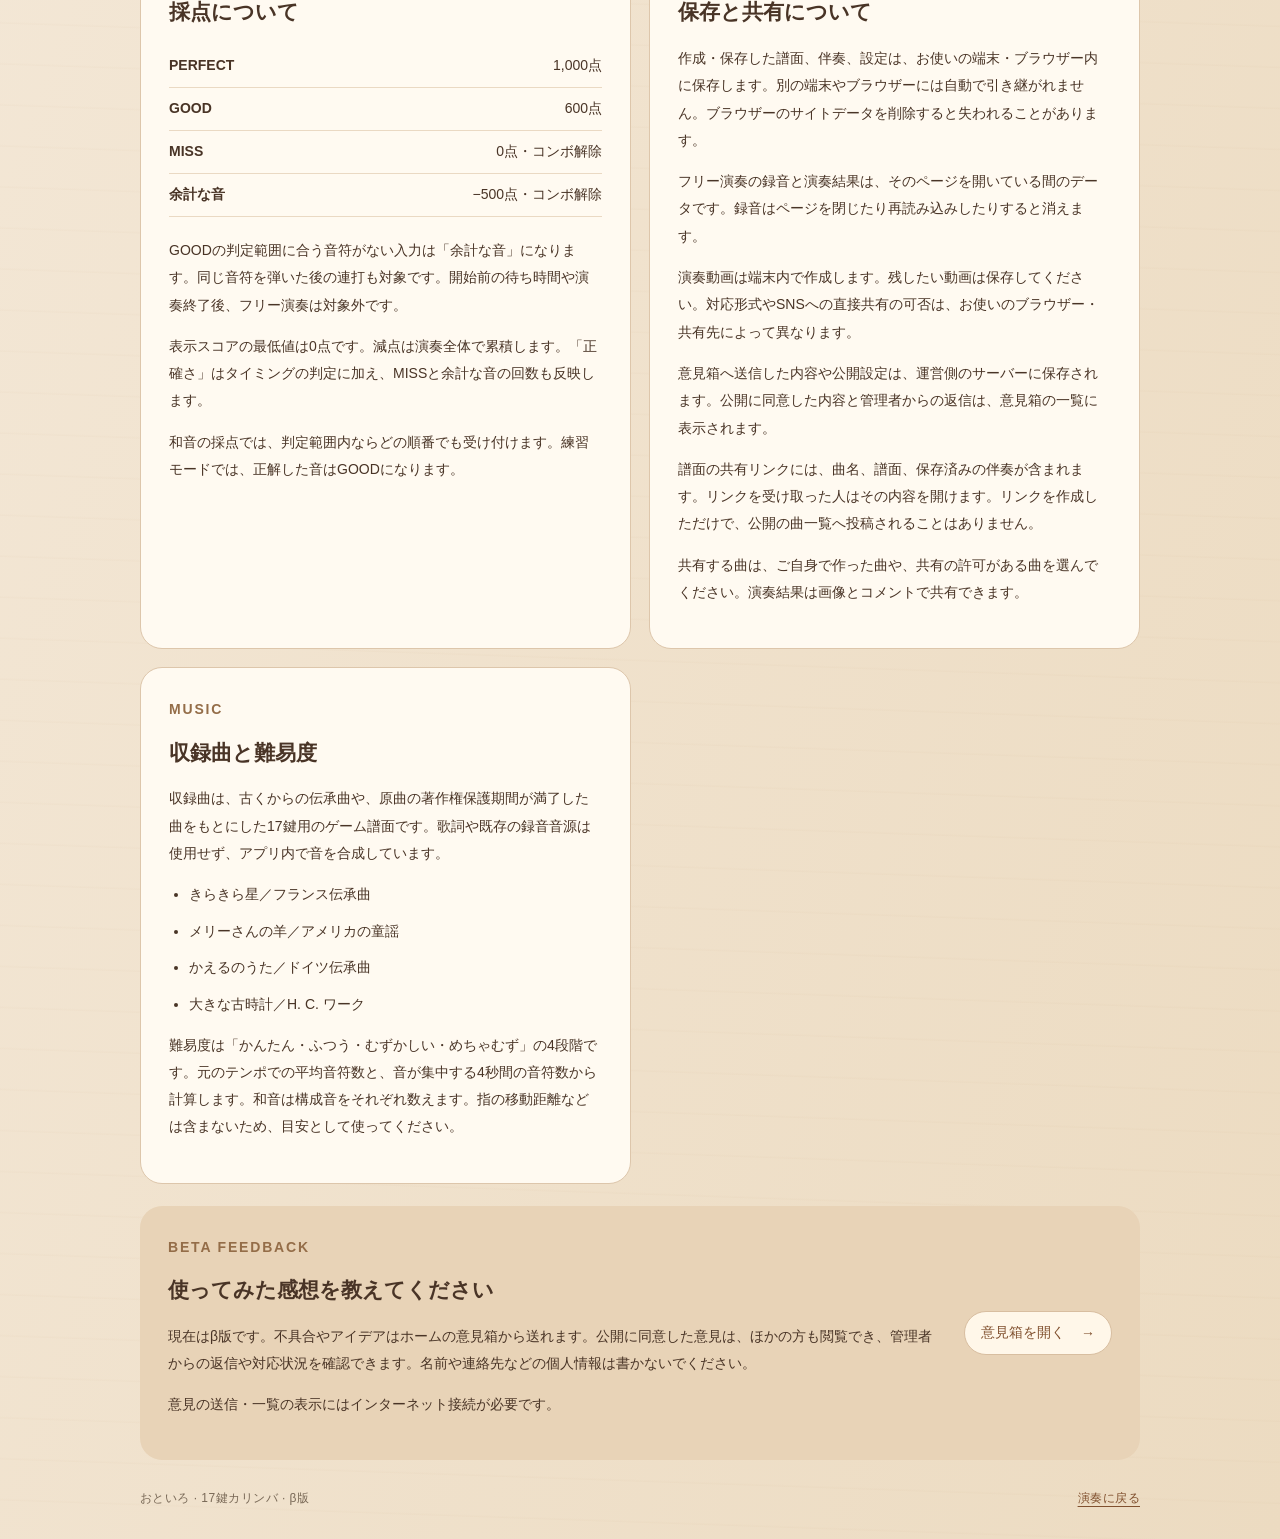
==== commit 24576181: "Restore gameplay start and keep accompaniment creator-only" ====
--- a/about.html
+++ b/about.html
@@ -34,7 +34,7 @@
           <ol><li>曲を選んで「曲を演奏」を押します。スマホは横画面がおすすめです。</li><li>音符が下の判定ラインに来たら、同じ音の鍵盤を押します。</li><li>同じ拍の和音は、左右の手にかかわらず低い音から順番に弾きます。</li></ol>
           <p>ホームの「チュートリアル」では、8個の音符で操作を練習できます。</p>
           <p>同じ拍のアルペジオで、同じ手の隣り合う鍵盤を弾く音符は直線でつながります。中央のドは左右どちらの隣接キーともつながります。低い音から線に沿ってスライドすると、順番に演奏できます。</p>
-          <dl class="about-modes"><div><dt>練習モード</dt><dd>入力するまで音符が待ちます。テンポを落としたり、途中の拍から練習したりできます。</dd></div><div><dt>フリー演奏</dt><dd>譜面に合わせず自由に弾けます。調の変更、拍子のアクセントのないメトロノーム、演奏の録音・再生に対応しています。録音は準備画面で開始を押し、4・3・2・1の後に始まります。録音から最長60秒の演奏範囲を選び、音と上に流れる音符を動画にして共有・保存できます。</dd></div><div><dt>曲の作成・共有</dt><dd>譜面から弦楽器の伴奏を自動生成し、チェロ・ヴィオラ・ヴァイオリンを個別に編集できます。曲には拍子も設定でき、伴奏は曲と共有リンクに保存できます。</dd></div></dl>
+          <dl class="about-modes"><div><dt>練習モード</dt><dd>入力するまで音符が待ちます。テンポを落としたり、途中の拍から練習したりできます。</dd></div><div><dt>フリー演奏</dt><dd>譜面に合わせず自由に弾けます。調の変更、拍子のアクセントのないメトロノーム、演奏の録音・再生に対応しています。録音は準備画面で開始を押し、4・3・2・1の後に始まります。録音から最長60秒の演奏範囲を選び、音と上に流れる音符を動画にして共有・保存できます。</dd></div><div><dt>曲の作成・共有</dt><dd>製作者向けの伴奏機能で弦楽パートを自動生成・編集・試聴できます。通常のゲームプレイ中に伴奏は流れません。曲には拍子も設定でき、譜面と伴奏を共有リンクに保存できます。</dd></div></dl>
           <p class="about-note">音が出ないときは端末の音量を確認してください。キーボードは各鍵盤に表示されたキー（1〜0、Q〜U）で操作できます。</p>
         </section>
         <section class="about-card" id="scoring" aria-labelledby="scoringTitle"><p class="about-eyebrow">SCORE</p><h2 id="scoringTitle">採点について</h2>
@@ -63,4 +63,3 @@
   </div>
 </body>
 </html>
-
--- a/assets/css/style.css
+++ b/assets/css/style.css
@@ -739,11 +739,6 @@
     .accomp-note-tools input { width: 94px; }
     .accomp-seek { display: flex; align-items: center; gap: 10px; margin-top: 12px; color: #60452d; font-size: 11px; }
     .accomp-seek input { flex: 1; accent-color: #95633e; }
-    .accomp-live-settings { margin: 10px 0; padding: 10px 14px; }
-    .accomp-live-settings summary { font-size: 12px; }
-    .accomp-live-controls { display: flex; flex-wrap: wrap; gap: 12px 22px; padding-top: 10px; }
-    .accomp-live-controls label { display: flex; align-items: center; gap: 7px; color: #60452d; font-size: 11px; }
-    .accomp-live-controls input[type="range"] { width: 84px; accent-color: #95633e; }
     @media (max-width: 620px) { .accompaniment-dialog { padding: 14px; } .accomp-part-controls > * { flex: 1 1 42%; } .accomp-note-tools label { flex: 1 1 28%; } .accomp-note-tools input, .accomp-note-tools select { width: 100%; box-sizing: border-box; } }
     .free-video-dialog { width: min(540px, calc(100% - 24px)); text-align: left; }
     .free-video-range { display: grid; grid-template-columns: 1fr 1fr; gap: 12px; margin-bottom: 16px; }
@@ -754,4 +749,3 @@
     .tutorial-lessons { padding-left: 24px; text-align: left; font-size: 14px; line-height: 1.8; margin: 0 0 20px; }
     .tutorial-guide { position: absolute; z-index: 4; top: 52px; left: 50%; transform: translateX(-50%); width: min(400px, calc(100% - 32px)); box-sizing: border-box; margin: 0; padding: 8px 12px; border-radius: 12px; background: #fff4dfeb; color: #573b29; font-size: 13px; line-height: 1.5; text-align: center; pointer-events: none; }
     .app:not(.is-playing) .tutorial-guide { display: none; }
-
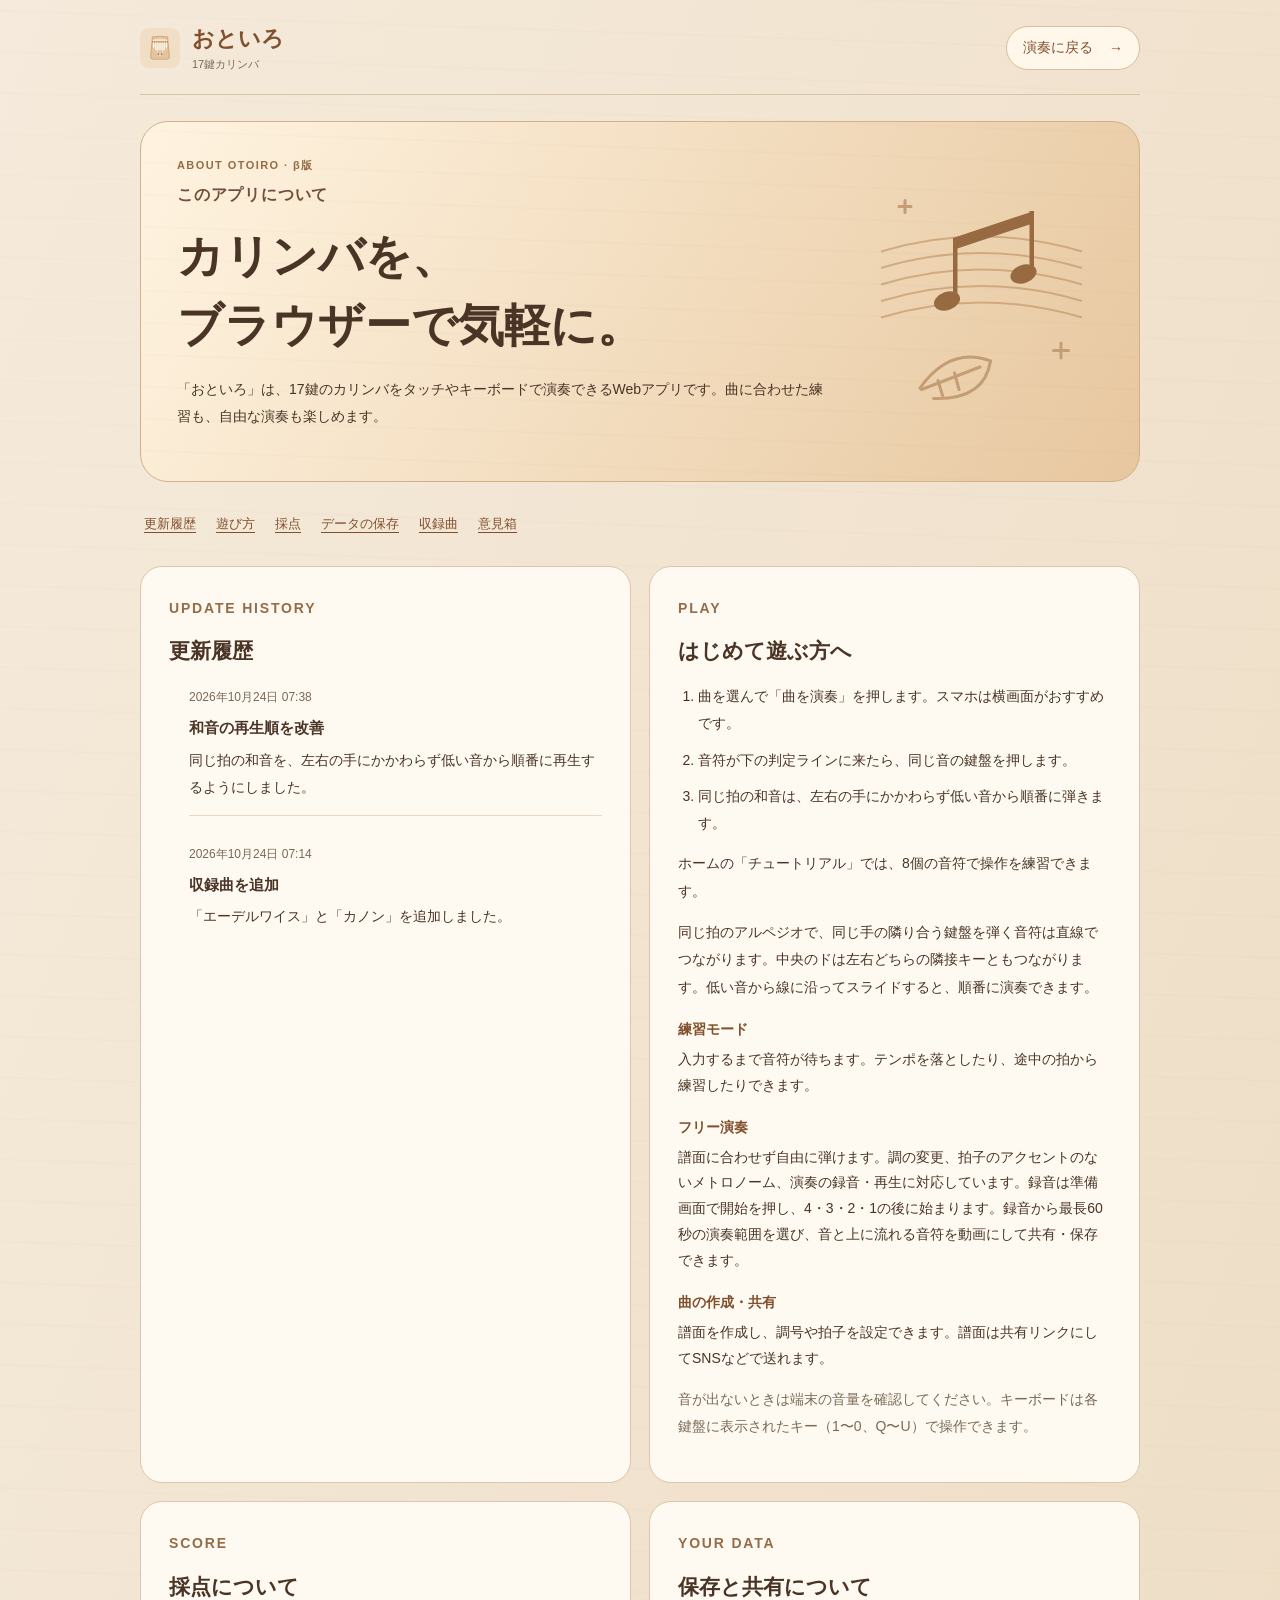
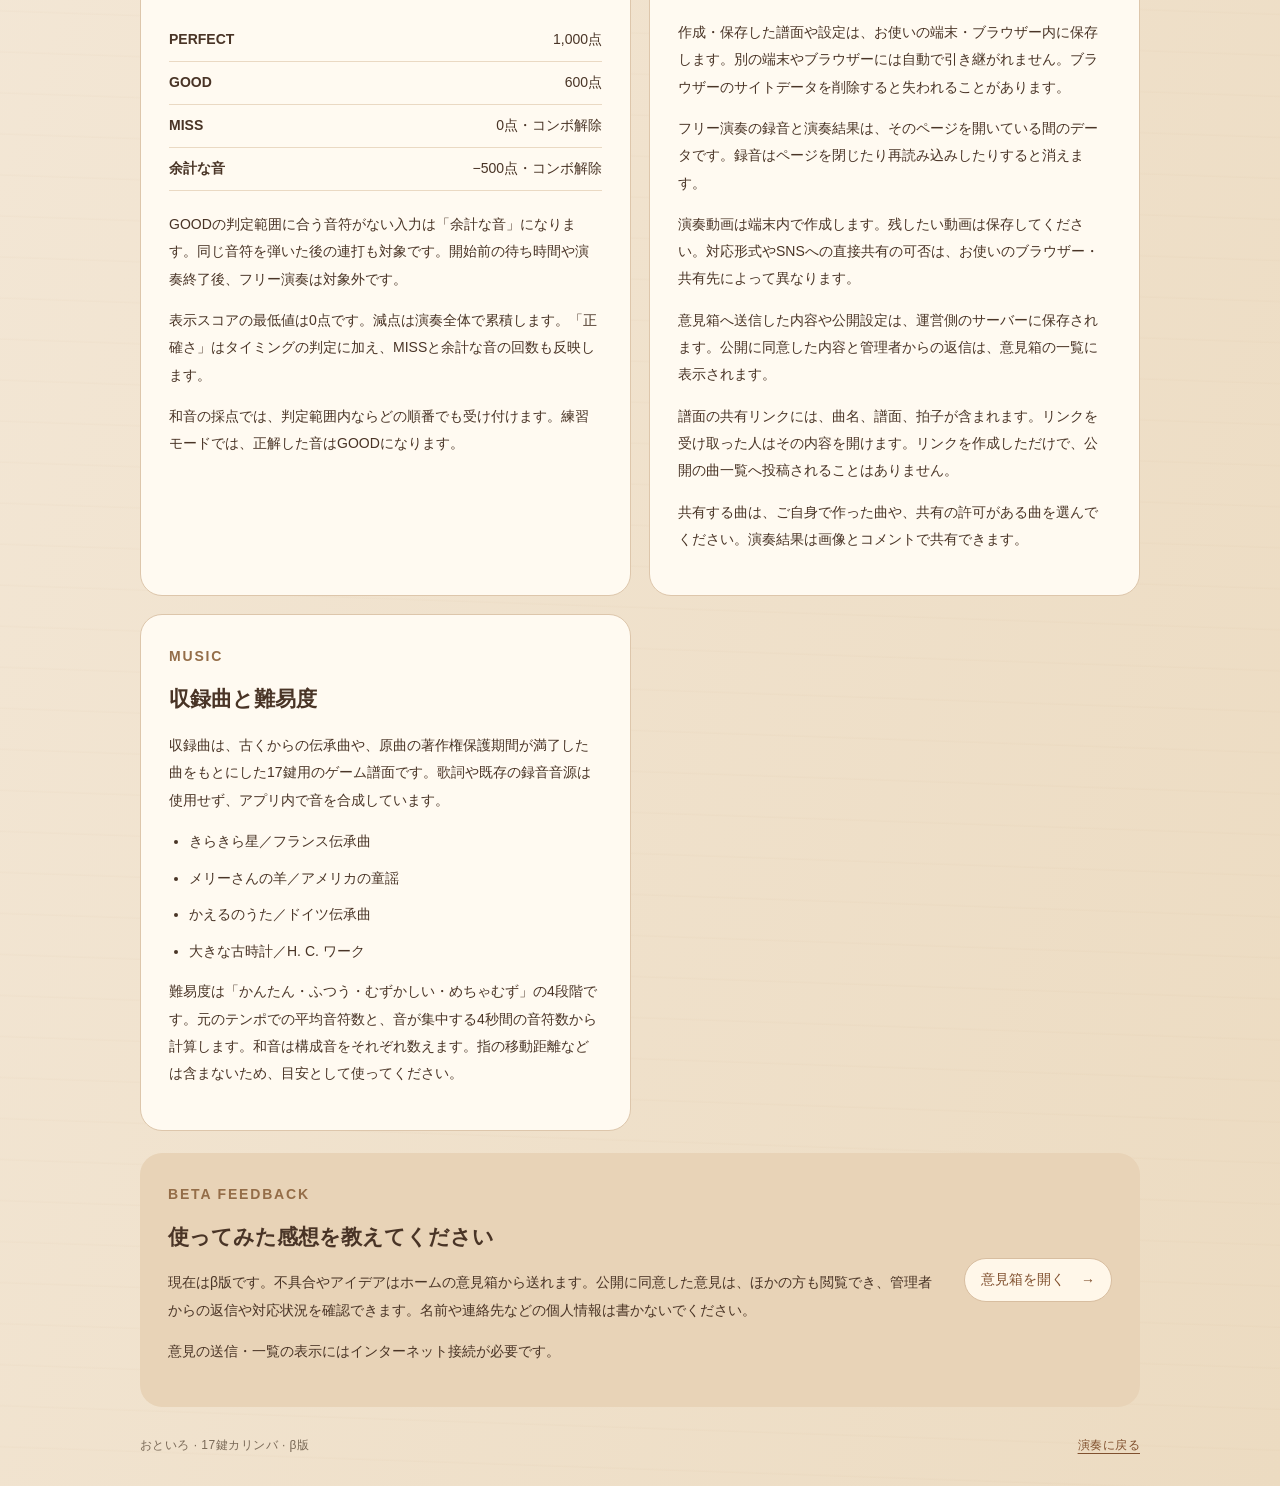
==== commit 688f0e68: "Remove accompaniment feature and reserve manual format" ====
--- a/about.html
+++ b/about.html
@@ -34,7 +34,7 @@
           <ol><li>曲を選んで「曲を演奏」を押します。スマホは横画面がおすすめです。</li><li>音符が下の判定ラインに来たら、同じ音の鍵盤を押します。</li><li>同じ拍の和音は、左右の手にかかわらず低い音から順番に弾きます。</li></ol>
           <p>ホームの「チュートリアル」では、8個の音符で操作を練習できます。</p>
           <p>同じ拍のアルペジオで、同じ手の隣り合う鍵盤を弾く音符は直線でつながります。中央のドは左右どちらの隣接キーともつながります。低い音から線に沿ってスライドすると、順番に演奏できます。</p>
-          <dl class="about-modes"><div><dt>練習モード</dt><dd>入力するまで音符が待ちます。テンポを落としたり、途中の拍から練習したりできます。</dd></div><div><dt>フリー演奏</dt><dd>譜面に合わせず自由に弾けます。調の変更、拍子のアクセントのないメトロノーム、演奏の録音・再生に対応しています。録音は準備画面で開始を押し、4・3・2・1の後に始まります。録音から最長60秒の演奏範囲を選び、音と上に流れる音符を動画にして共有・保存できます。</dd></div><div><dt>曲の作成・共有</dt><dd>製作者向けの伴奏機能で弦楽パートを自動生成・編集・試聴できます。通常のゲームプレイ中に伴奏は流れません。曲には拍子も設定でき、譜面と伴奏を共有リンクに保存できます。</dd></div></dl>
+          <dl class="about-modes"><div><dt>練習モード</dt><dd>入力するまで音符が待ちます。テンポを落としたり、途中の拍から練習したりできます。</dd></div><div><dt>フリー演奏</dt><dd>譜面に合わせず自由に弾けます。調の変更、拍子のアクセントのないメトロノーム、演奏の録音・再生に対応しています。録音は準備画面で開始を押し、4・3・2・1の後に始まります。録音から最長60秒の演奏範囲を選び、音と上に流れる音符を動画にして共有・保存できます。</dd></div><div><dt>曲の作成・共有</dt><dd>譜面を作成し、調号や拍子を設定できます。譜面は共有リンクにしてSNSなどで送れます。</dd></div></dl>
           <p class="about-note">音が出ないときは端末の音量を確認してください。キーボードは各鍵盤に表示されたキー（1〜0、Q〜U）で操作できます。</p>
         </section>
         <section class="about-card" id="scoring" aria-labelledby="scoringTitle"><p class="about-eyebrow">SCORE</p><h2 id="scoringTitle">採点について</h2>
@@ -44,11 +44,11 @@
           <p>和音の採点では、判定範囲内ならどの順番でも受け付けます。練習モードでは、正解した音はGOODになります。</p>
         </section>
         <section class="about-card" id="data" aria-labelledby="dataTitle"><p class="about-eyebrow">YOUR DATA</p><h2 id="dataTitle">保存と共有について</h2>
-          <p>作成・保存した譜面、伴奏、設定は、お使いの端末・ブラウザー内に保存します。別の端末やブラウザーには自動で引き継がれません。ブラウザーのサイトデータを削除すると失われることがあります。</p>
+          <p>作成・保存した譜面や設定は、お使いの端末・ブラウザー内に保存します。別の端末やブラウザーには自動で引き継がれません。ブラウザーのサイトデータを削除すると失われることがあります。</p>
           <p>フリー演奏の録音と演奏結果は、そのページを開いている間のデータです。録音はページを閉じたり再読み込みしたりすると消えます。</p>
           <p>演奏動画は端末内で作成します。残したい動画は保存してください。対応形式やSNSへの直接共有の可否は、お使いのブラウザー・共有先によって異なります。</p>
           <p>意見箱へ送信した内容や公開設定は、運営側のサーバーに保存されます。公開に同意した内容と管理者からの返信は、意見箱の一覧に表示されます。</p>
-          <p>譜面の共有リンクには、曲名、譜面、保存済みの伴奏が含まれます。リンクを受け取った人はその内容を開けます。リンクを作成しただけで、公開の曲一覧へ投稿されることはありません。</p>
+          <p>譜面の共有リンクには、曲名、譜面、拍子が含まれます。リンクを受け取った人はその内容を開けます。リンクを作成しただけで、公開の曲一覧へ投稿されることはありません。</p>
           <p>共有する曲は、ご自身で作った曲や、共有の許可がある曲を選んでください。演奏結果は画像とコメントで共有できます。</p>
         </section>
         <section class="about-card" id="music" aria-labelledby="musicTitle"><p class="about-eyebrow">MUSIC</p><h2 id="musicTitle">収録曲と難易度</h2>
--- a/assets/css/style.css
+++ b/assets/css/style.css
@@ -711,35 +711,6 @@
     .orientation-symbol { font-size: 36px; color: #95663e; }
     .orientation-actions { display: flex; flex-wrap: wrap; justify-content: center; gap: 10px; }
     .orientation-actions button { min-height: 44px; }
-    .accompaniment-dialog { width: min(980px, calc(100% - 20px)); max-height: calc(100dvh - 20px); text-align: left; }
-    .accompaniment-dialog > h2, .accompaniment-dialog > p { text-align: center; }
-    .accomp-controls, .accomp-part-controls, .accomp-note-tools { display: flex; flex-wrap: wrap; align-items: end; gap: 8px; }
-    .accomp-controls label, .accomp-part-controls label, .accomp-note-tools label { display: grid; gap: 4px; color: #60452d; font-size: 11px; font-weight: 700; }
-    .accomp-controls select, .accomp-part-controls select, .accomp-note-tools select, .accomp-note-tools input { min-height: 40px; padding: 7px 9px; border: 1px solid #d5bd9f; border-radius: 9px; background: #fffdf8; color: #573b29; font: 14px var(--sans); }
-    .accomp-chord-section, .accomp-part-section { margin: 14px 0; padding: 12px; border: 1px solid #e0c9a8; border-radius: 14px; background: #fffaf1; }
-    .accomp-chord-section h3 { margin: 0 0 10px; font-size: 13px; }
-    .accomp-chords { display: flex; gap: 8px; overflow-x: auto; padding: 2px; }
-    .accomp-chord { min-width: 94px; display: grid; gap: 4px; color: #765638; font-size: 10px; }
-    .accomp-chord select { min-height: 38px; padding: 6px; border: 1px solid #d5bd9f; border-radius: 8px; background: white; color: #573b29; font: 13px var(--sans); }
-    .accomp-part-controls { align-items: center; }
-    .accomp-part-controls .accomp-volume { min-width: 130px; }
-    .accomp-part-controls .accomp-volume input { accent-color: #95633e; }
-    .accomp-part-controls .accomp-toggle { display: flex; align-items: center; }
-    .accomp-roll-scroll { max-width: 100%; overflow: auto; overscroll-behavior: contain; border: 1px solid #e2d3bd; border-radius: 10px; background: linear-gradient(#fffdf8,#f9f0e1); touch-action: pan-x pan-y; }
-    .accomp-roll { display: block; min-height: 286px; }
-    .accomp-roll-line { stroke: #eadfce; stroke-width: .7; }
-    .accomp-roll-c { stroke: #d8c7ae; stroke-width: .9; }
-    .accomp-roll-octave { stroke: #cbb18e; stroke-width: 1.2; }
-    .accomp-roll-beat { stroke: #e5d8c5; stroke-width: .7; }
-    .accomp-roll-bar { stroke: #c7a67f; stroke-width: 1.3; }
-    .accomp-melody-mark { fill: #bcae97; opacity: .5; pointer-events: none; }
-    .accomp-note { fill: #b17a4e; stroke: #8c5c39; stroke-width: .8; cursor: grab; }
-    .accomp-note.is-selected { fill: #dd9f58; stroke: #69442e; stroke-width: 2; }
-    .accomp-note-tools { margin-top: 10px; }
-    .accomp-note-tools input { width: 94px; }
-    .accomp-seek { display: flex; align-items: center; gap: 10px; margin-top: 12px; color: #60452d; font-size: 11px; }
-    .accomp-seek input { flex: 1; accent-color: #95633e; }
-    @media (max-width: 620px) { .accompaniment-dialog { padding: 14px; } .accomp-part-controls > * { flex: 1 1 42%; } .accomp-note-tools label { flex: 1 1 28%; } .accomp-note-tools input, .accomp-note-tools select { width: 100%; box-sizing: border-box; } }
     .free-video-dialog { width: min(540px, calc(100% - 24px)); text-align: left; }
     .free-video-range { display: grid; grid-template-columns: 1fr 1fr; gap: 12px; margin-bottom: 16px; }
     .free-video-range label, .free-video-comment { font-size: 13px; }
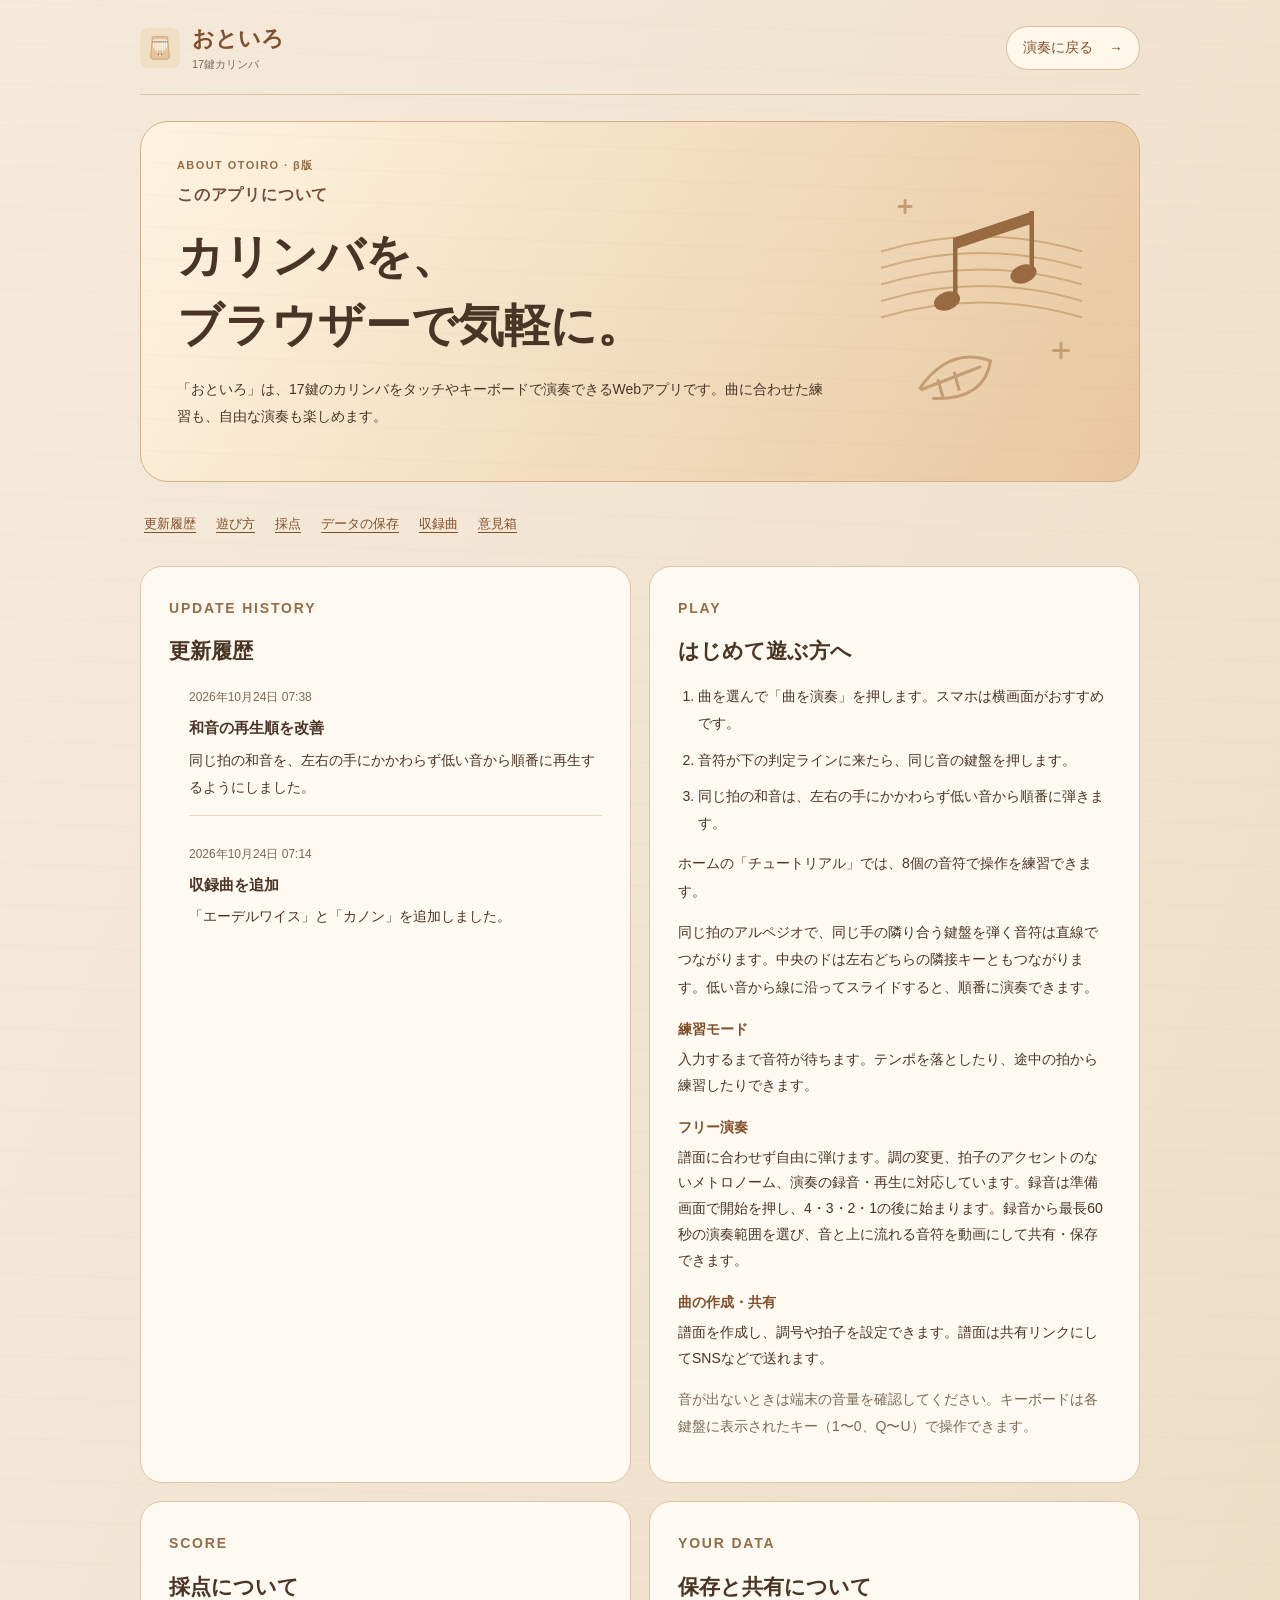
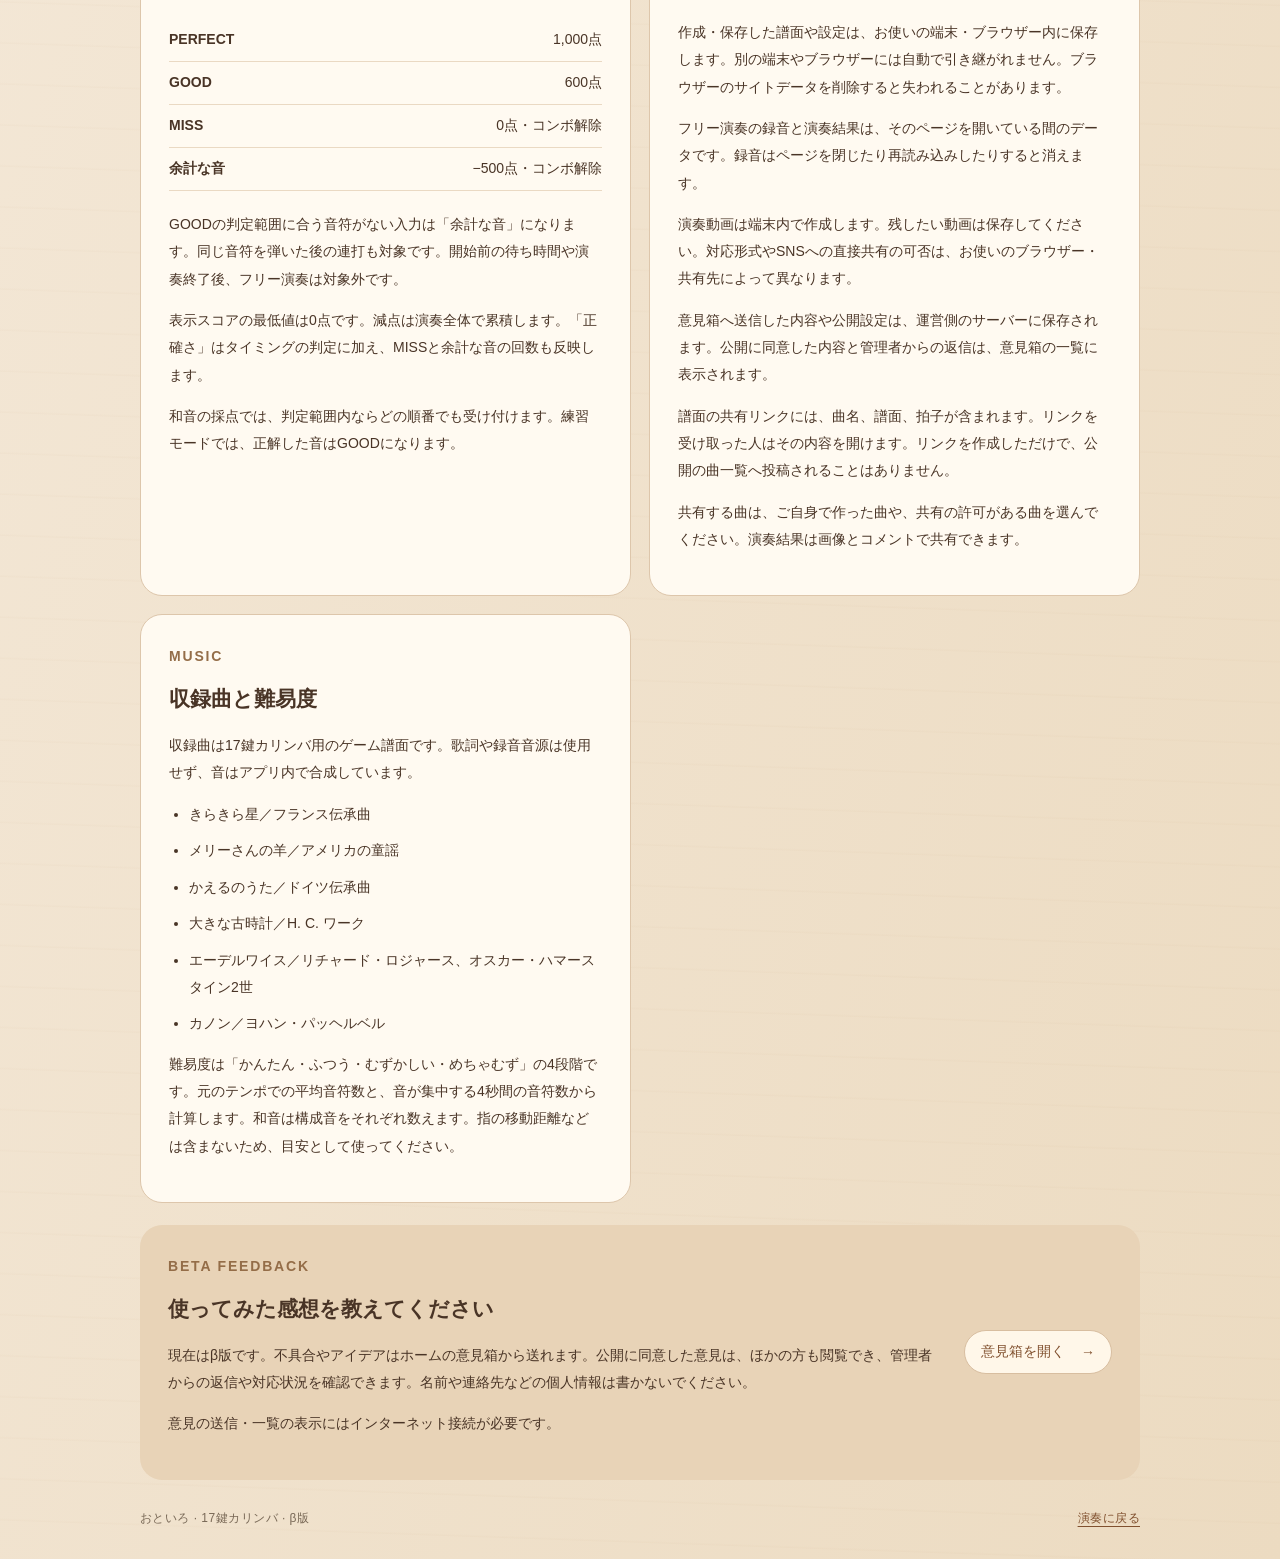
==== commit e70e0428: "Set Edelweiss to 3/4 and complete song list" ====
--- a/about.html
+++ b/about.html
@@ -52,8 +52,8 @@
           <p>共有する曲は、ご自身で作った曲や、共有の許可がある曲を選んでください。演奏結果は画像とコメントで共有できます。</p>
         </section>
         <section class="about-card" id="music" aria-labelledby="musicTitle"><p class="about-eyebrow">MUSIC</p><h2 id="musicTitle">収録曲と難易度</h2>
-          <p>収録曲は、古くからの伝承曲や、原曲の著作権保護期間が満了した曲をもとにした17鍵用のゲーム譜面です。歌詞や既存の録音音源は使用せず、アプリ内で音を合成しています。</p>
-          <ul class="about-songs"><li>きらきら星／フランス伝承曲</li><li>メリーさんの羊／アメリカの童謡</li><li>かえるのうた／ドイツ伝承曲</li><li>大きな古時計／H. C. ワーク</li></ul>
+          <p>収録曲は17鍵カリンバ用のゲーム譜面です。歌詞や録音音源は使用せず、音はアプリ内で合成しています。</p>
+          <ul class="about-songs"><li>きらきら星／フランス伝承曲</li><li>メリーさんの羊／アメリカの童謡</li><li>かえるのうた／ドイツ伝承曲</li><li>大きな古時計／H. C. ワーク</li><li>エーデルワイス／リチャード・ロジャース、オスカー・ハマースタイン2世</li><li>カノン／ヨハン・パッヘルベル</li></ul>
           <p>難易度は「かんたん・ふつう・むずかしい・めちゃむず」の4段階です。元のテンポでの平均音符数と、音が集中する4秒間の音符数から計算します。和音は構成音をそれぞれ数えます。指の移動距離などは含まないため、目安として使ってください。</p>
         </section>
       </div>
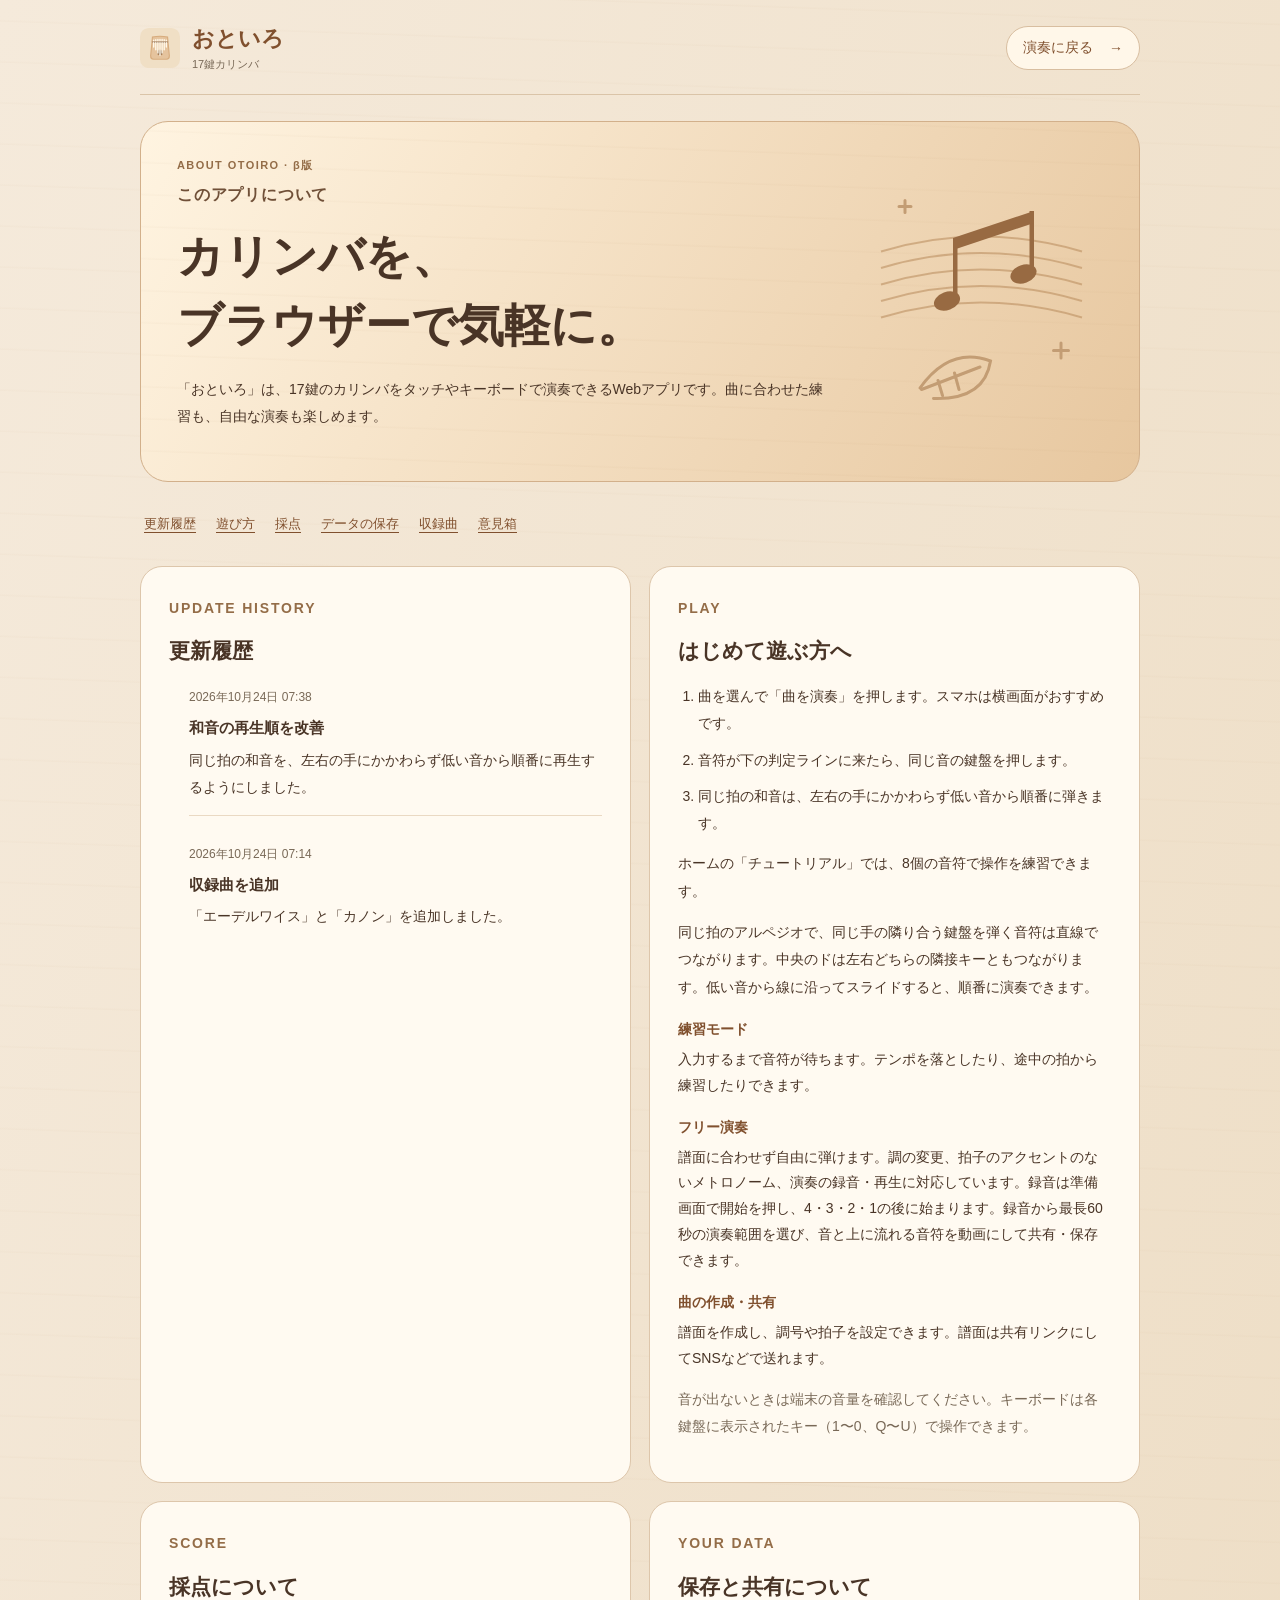
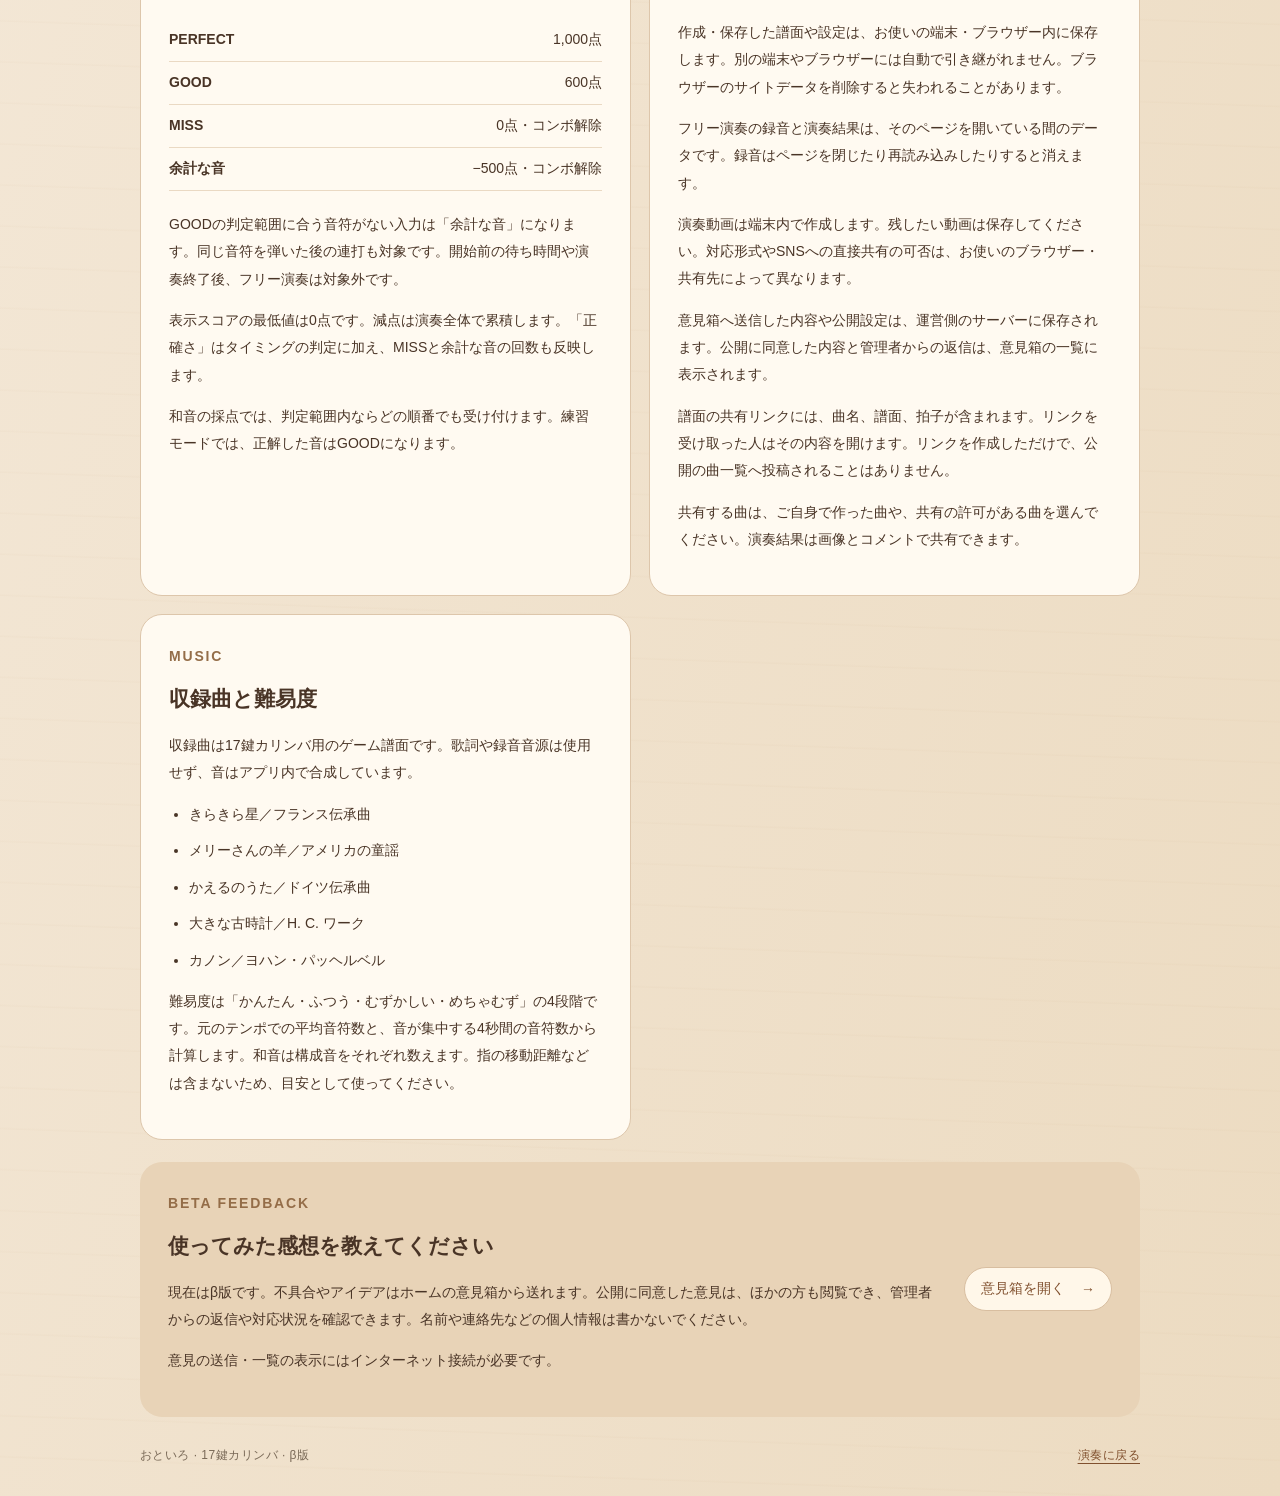
==== commit 3823820b: "Add private contact, managed song visibility and launch assets" ====
--- a/about.html
+++ b/about.html
@@ -9,6 +9,7 @@
   <link rel="stylesheet" href="assets/css/style.css">
   <link rel="stylesheet" href="assets/css/about.css">
   <title>このアプリについて — おといろ</title>
+  <script src="assets/js/catalog-info.js" defer></script>
 </head>
 <body>
   <a class="about-skip" href="#aboutMain">本文へ</a>
@@ -53,7 +54,7 @@
         </section>
         <section class="about-card" id="music" aria-labelledby="musicTitle"><p class="about-eyebrow">MUSIC</p><h2 id="musicTitle">収録曲と難易度</h2>
           <p>収録曲は17鍵カリンバ用のゲーム譜面です。歌詞や録音音源は使用せず、音はアプリ内で合成しています。</p>
-          <ul class="about-songs"><li>きらきら星／フランス伝承曲</li><li>メリーさんの羊／アメリカの童謡</li><li>かえるのうた／ドイツ伝承曲</li><li>大きな古時計／H. C. ワーク</li><li>エーデルワイス／リチャード・ロジャース、オスカー・ハマースタイン2世</li><li>カノン／ヨハン・パッヘルベル</li></ul>
+          <ul class="about-songs"><li>きらきら星／フランス伝承曲</li><li>メリーさんの羊／アメリカの童謡</li><li>かえるのうた／ドイツ伝承曲</li><li>大きな古時計／H. C. ワーク</li><li>カノン／ヨハン・パッヘルベル</li></ul>
           <p>難易度は「かんたん・ふつう・むずかしい・めちゃむず」の4段階です。元のテンポでの平均音符数と、音が集中する4秒間の音符数から計算します。和音は構成音をそれぞれ数えます。指の移動距離などは含まないため、目安として使ってください。</p>
         </section>
       </div>
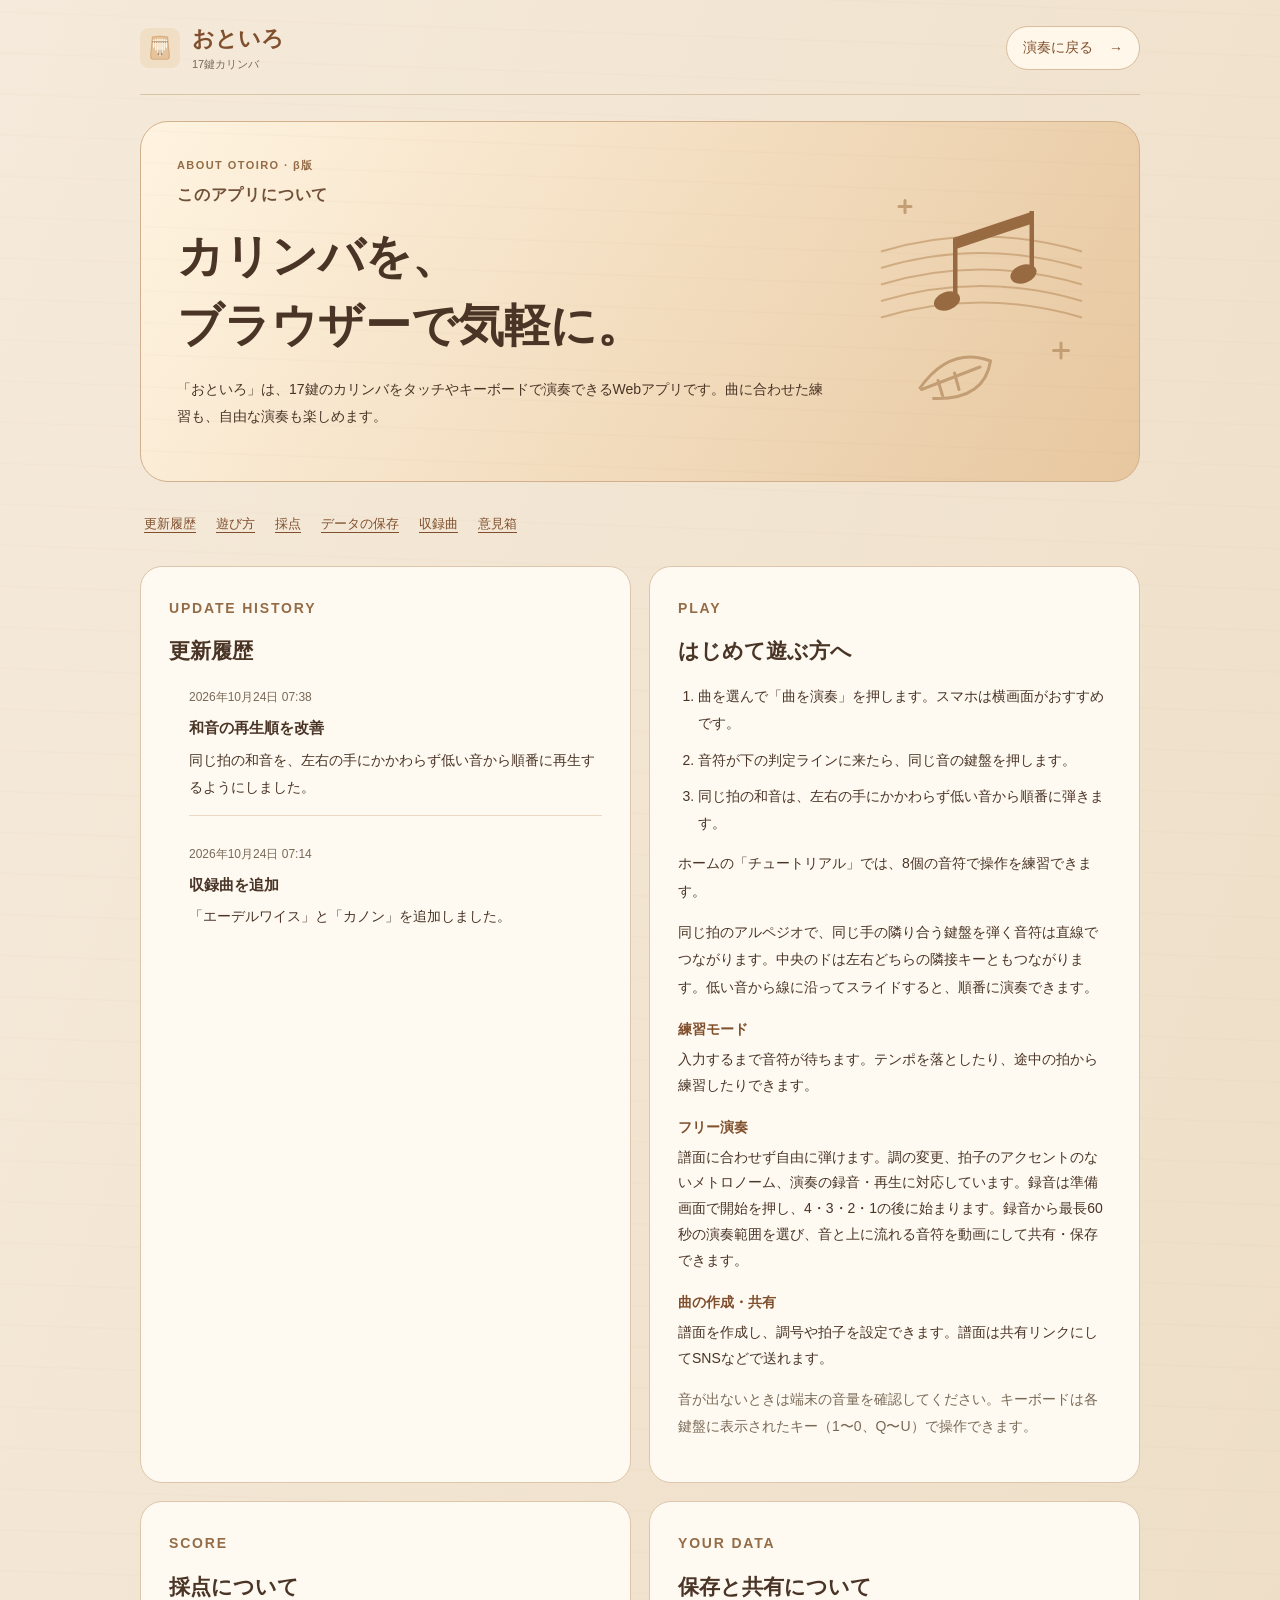
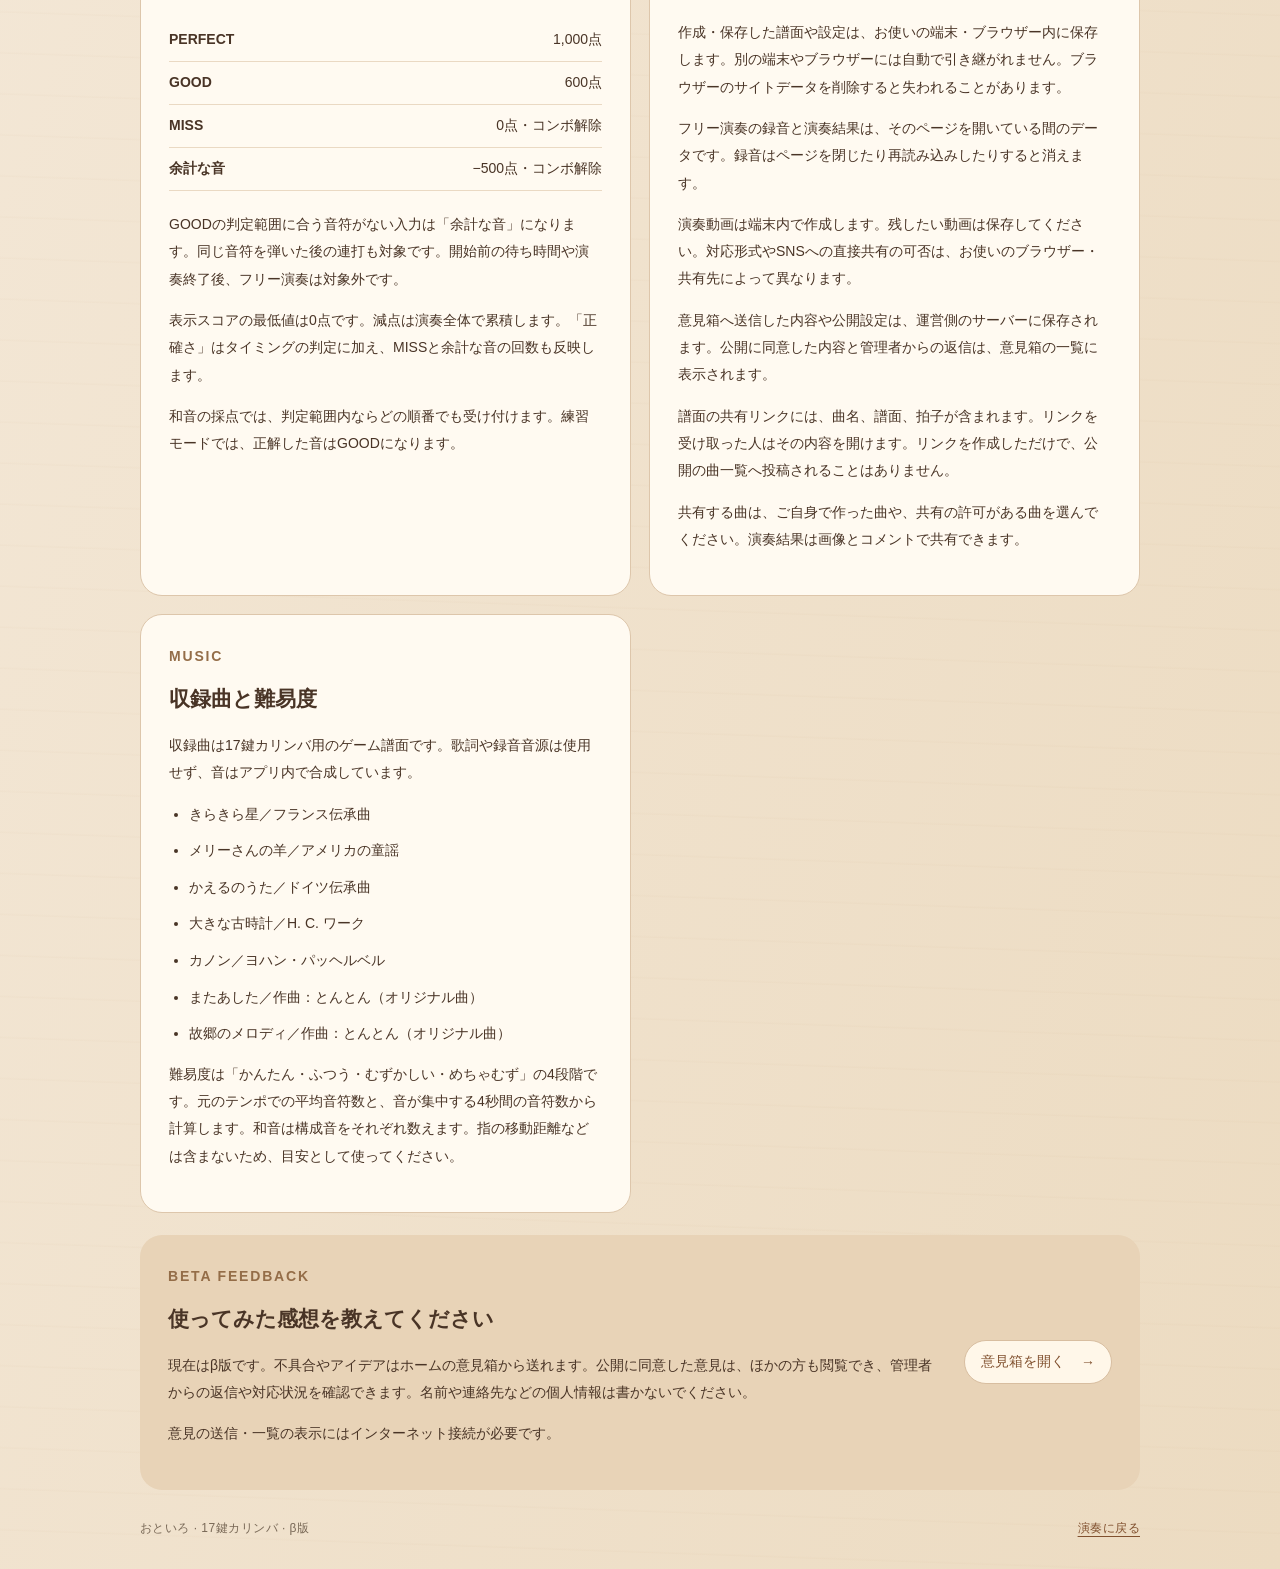
==== commit c4b01bdd: "Credit Tonton for original catalog songs" ====
--- a/about.html
+++ b/about.html
@@ -54,7 +54,7 @@
         </section>
         <section class="about-card" id="music" aria-labelledby="musicTitle"><p class="about-eyebrow">MUSIC</p><h2 id="musicTitle">収録曲と難易度</h2>
           <p>収録曲は17鍵カリンバ用のゲーム譜面です。歌詞や録音音源は使用せず、音はアプリ内で合成しています。</p>
-          <ul class="about-songs"><li>きらきら星／フランス伝承曲</li><li>メリーさんの羊／アメリカの童謡</li><li>かえるのうた／ドイツ伝承曲</li><li>大きな古時計／H. C. ワーク</li><li>カノン／ヨハン・パッヘルベル</li></ul>
+          <ul class="about-songs"><li>きらきら星／フランス伝承曲</li><li>メリーさんの羊／アメリカの童謡</li><li>かえるのうた／ドイツ伝承曲</li><li>大きな古時計／H. C. ワーク</li><li>カノン／ヨハン・パッヘルベル</li><li>またあした／作曲：とんとん（オリジナル曲）</li><li>故郷のメロディ／作曲：とんとん（オリジナル曲）</li></ul>
           <p>難易度は「かんたん・ふつう・むずかしい・めちゃむず」の4段階です。元のテンポでの平均音符数と、音が集中する4秒間の音符数から計算します。和音は構成音をそれぞれ数えます。指の移動距離などは含まないため、目安として使ってください。</p>
         </section>
       </div>
--- a/assets/css/style.css
+++ b/assets/css/style.css
@@ -57,7 +57,7 @@
     .app.is-playing .game-card { position: relative; min-height: 0; flex: 1; display: flex; flex-direction: column; padding: 6px; overflow: hidden; }
     .app.is-playing .playfield { height: auto; max-height: none; min-height: 0; flex: 1; }
     .app.is-playing .field-top, .app.is-playing .track-labels { display: none; }
-    .app.is-playing .key-row { position: absolute; z-index: 5; right: 16px; bottom: 12px; left: 16px; flex: none; gap: 5px; margin: 0; padding: 6px 7px 5px; }
+    .app.is-playing .key-row { position: absolute; z-index: 5; right: 16px; bottom: 12px; left: 16px; flex: none; gap: 4px; margin: 0; padding: 6px 7px 5px; }
     .app.is-playing .key { height: calc(clamp(48px, 10vh, 76px) - var(--key-shortening, 0px)); min-height: 36px; }
     .app.is-playing .key-hit-hint { display: none; }
     .app.is-playing .game-hud { display: flex; }
@@ -67,6 +67,7 @@
     .app.is-free-play .free-play-exit { display: block; }
     .app.is-free-play .free-play-info { display: flex; position: absolute; inset: 50px 10px 85px; flex-direction: column; align-items: center; justify-content: center; gap: 8px; color: #60452d; text-align: center; pointer-events: none; }
     .free-play-info strong { font-size: 14px; }
+    .app.is-free-play.is-free-display-hidden .free-play-info { display: none; }
     .free-record-controls { display: flex; flex-wrap: wrap; justify-content: center; gap: 6px; max-width: 420px; pointer-events: auto; }
     .free-record-controls output { flex-basis: 100%; font-size: 11px; }
     .free-metronome { display: flex; align-items: center; justify-content: center; gap: 8px; flex-basis: 100%; }
@@ -93,10 +94,13 @@
     .free-custom-key button:disabled { opacity: .4; }
     .free-custom-key output { font: 12px var(--mono); }
     #freeTuningSummary { color: #80502e; line-height: 1.7; }
-    .app.is-playing:not(.is-free-play) .free-tuning { display: none; }
+    .free-display-toggle { display: block; width: calc(100% - 6px); margin: -7px 3px 14px; }
+    .app.is-playing:not(.is-free-play) .free-tuning, .app.is-playing:not(.is-free-play) .free-display-toggle { display: none; }
     .app.is-free-play .main-column { position: relative; }
     .app.is-free-play .free-tuning { position: absolute; z-index: 8; top: 12px; left: 12px; margin: 0; max-width: calc(100% - 24px); }
     .app.is-free-play .free-tuning[open] { top: 56px; width: min(600px, calc(100% - 24px)); max-height: calc(100% - 155px); overflow-y: auto; overscroll-behavior: contain; }
+    .app.is-free-play .free-display-toggle { position: absolute; z-index: 8; top: 58px; left: 12px; width: auto; margin: 0; padding: 8px 12px; }
+    .app.is-free-play .main-column:has(.free-tuning[open]) .free-display-toggle { display: none; }
     .main-column { min-width: 0; }
     .section-top { display: flex; align-items: end; justify-content: space-between; margin: 0 3px 16px; }
     .eyebrow { color: #9b5f34; font-size: 11px; letter-spacing: .1em; margin-bottom: 7px; }
@@ -165,10 +169,12 @@
     .sheet-hit-target:focus { stroke: #b37b32; stroke-width: 2; outline: none; }
     .sheet-drag-preview { fill: #d89c47; stroke: #80531e; opacity: .8; pointer-events: none; }
     .sheet-staff-line { stroke: #8c7c68; stroke-width: 1; }
+    .sheet-ledger-line { stroke: #493629; stroke-width: 1.2; stroke-linecap: round; pointer-events: none; }
     .sheet-beat-line { stroke: #e9e0d2; stroke-width: 1; }
     .sheet-bar-line { stroke: #bba98f; stroke-width: 1.5; }
     .sheet-clef { fill: #60452d; font-family: "Noto Music", "Segoe UI Symbol", serif; font-size: 70px; }
     .sheet-notehead { fill: #493629; stroke: #493629; stroke-width: 1; }
+    .sheet-notehead.sheet-note-awkward { fill: #c43c32; stroke: #c43c32; }
     .sheet-beat-label { fill: #60452d; font: 10px var(--mono); text-anchor: middle; }
     .sheet-empty { fill: #8a7a67; font: 12px var(--sans); }
     .sheet-note { min-height: 1.4em; margin: 0; padding: 0 10px 6px; color: var(--muted); font-size: 9px; line-height: 1.5; }
@@ -272,7 +278,7 @@
     .stop-button { min-height: 44px; padding: 0 18px; border: 1px solid #a7896c; border-radius: 9px; background: rgba(251,246,235,.92); color: #60452d; font-size: 12px; font-weight: 700; cursor: pointer; }
     .stop-button:hover { background: #f4e8d4; }
 
-    .key-row { display: grid; grid-template-columns: repeat(17, minmax(0, 1fr)); align-items: end; gap: 5px; padding: 8px 9px 6px; border: 1px solid #704628; border-radius: 9px; background: #815532; box-shadow: inset 0 1px rgba(255,224,180,.12), 0 3px 7px rgba(0,0,0,.2); touch-action: none; }
+    .key-row { display: grid; grid-template-columns: repeat(17, minmax(0, 1fr)); align-items: end; gap: 4px; padding: 8px 9px 6px; border: 1px solid #704628; border-radius: 9px; background: #815532; box-shadow: inset 0 1px rgba(255,224,180,.12), 0 3px 7px rgba(0,0,0,.2); touch-action: none; }
     .key {
       min-width: 0; min-height: 36px; height: calc(54px - var(--key-shortening, 0px)); border: 1px solid #887d6c; border-radius: 7px;
       background: linear-gradient(105deg, #b8ad9a 0%, #eee5d3 18%, #cfc4b1 48%, #f1e8d8 78%, #aaa08f 100%); cursor: pointer; position: relative;
@@ -418,14 +424,14 @@
       .primary-button { min-height: 44px; padding: 9px 18px; }
       .field-top { top: 7px; left: 9px; right: 9px; }
       .track-labels { bottom: 8px; }
-      .key-row { gap: 5px; padding: 5px 10px 0; }
+      .key-row { gap: 3px; padding: 5px 10px 0; }
       .key { height: calc(48px - var(--key-shortening, 0px)); min-height: 36px; border-radius: 7px; }
       .key .key-note { font-size: 10px; }
       .key .key-shortcut, .key-hit-hint, footer { display: none; }
       .app.is-playing { padding: max(4px, env(safe-area-inset-top)) max(8px, env(safe-area-inset-right)) max(4px, env(safe-area-inset-bottom)) max(8px, env(safe-area-inset-left)); }
       .app.is-playing .layout { grid-template-columns: minmax(0, 1fr); }
       .app.is-playing .game-card { padding: 4px; }
-      .app.is-playing .key-row { right: 16px; bottom: 8px; left: 16px; gap: 5px; padding: 5px 6px 4px; }
+      .app.is-playing .key-row { right: 16px; bottom: 8px; left: 16px; gap: 3px; padding: 5px 6px 4px; }
       .app.is-playing .key { height: calc(clamp(44px, 12vh, 72px) + 8px - var(--key-shortening, 0px)); min-height: 44px; }
       .side-column { grid-template-columns: minmax(0, 1fr) minmax(0, 1fr); gap: 8px; padding-top: 0; }
       .panel { padding: 8px 11px; border-radius: 10px; }
@@ -558,6 +564,7 @@
     .app.is-playing .orientation-hint, .app.is-playing .practice-start-control { display: none; }
     .app.is-free-play .free-tuning { top: 10px; left: 10px; max-width: calc(100% - 140px); padding: 10px 14px; }
     .app.is-free-play .free-tuning[open] { top: 10px; width: min(600px, calc(100% - 140px)); max-height: calc(100% - 110px); }
+    .app.is-free-play .free-display-toggle { top: 58px; left: 10px; }
     .app.is-free-play .main-column:has(.free-tuning[open]) .free-play-info { visibility: hidden; }
     .app.is-playing .overlay { overflow-y: auto; overscroll-behavior: contain; }
     @media (orientation: landscape) and (max-height: 600px) {
